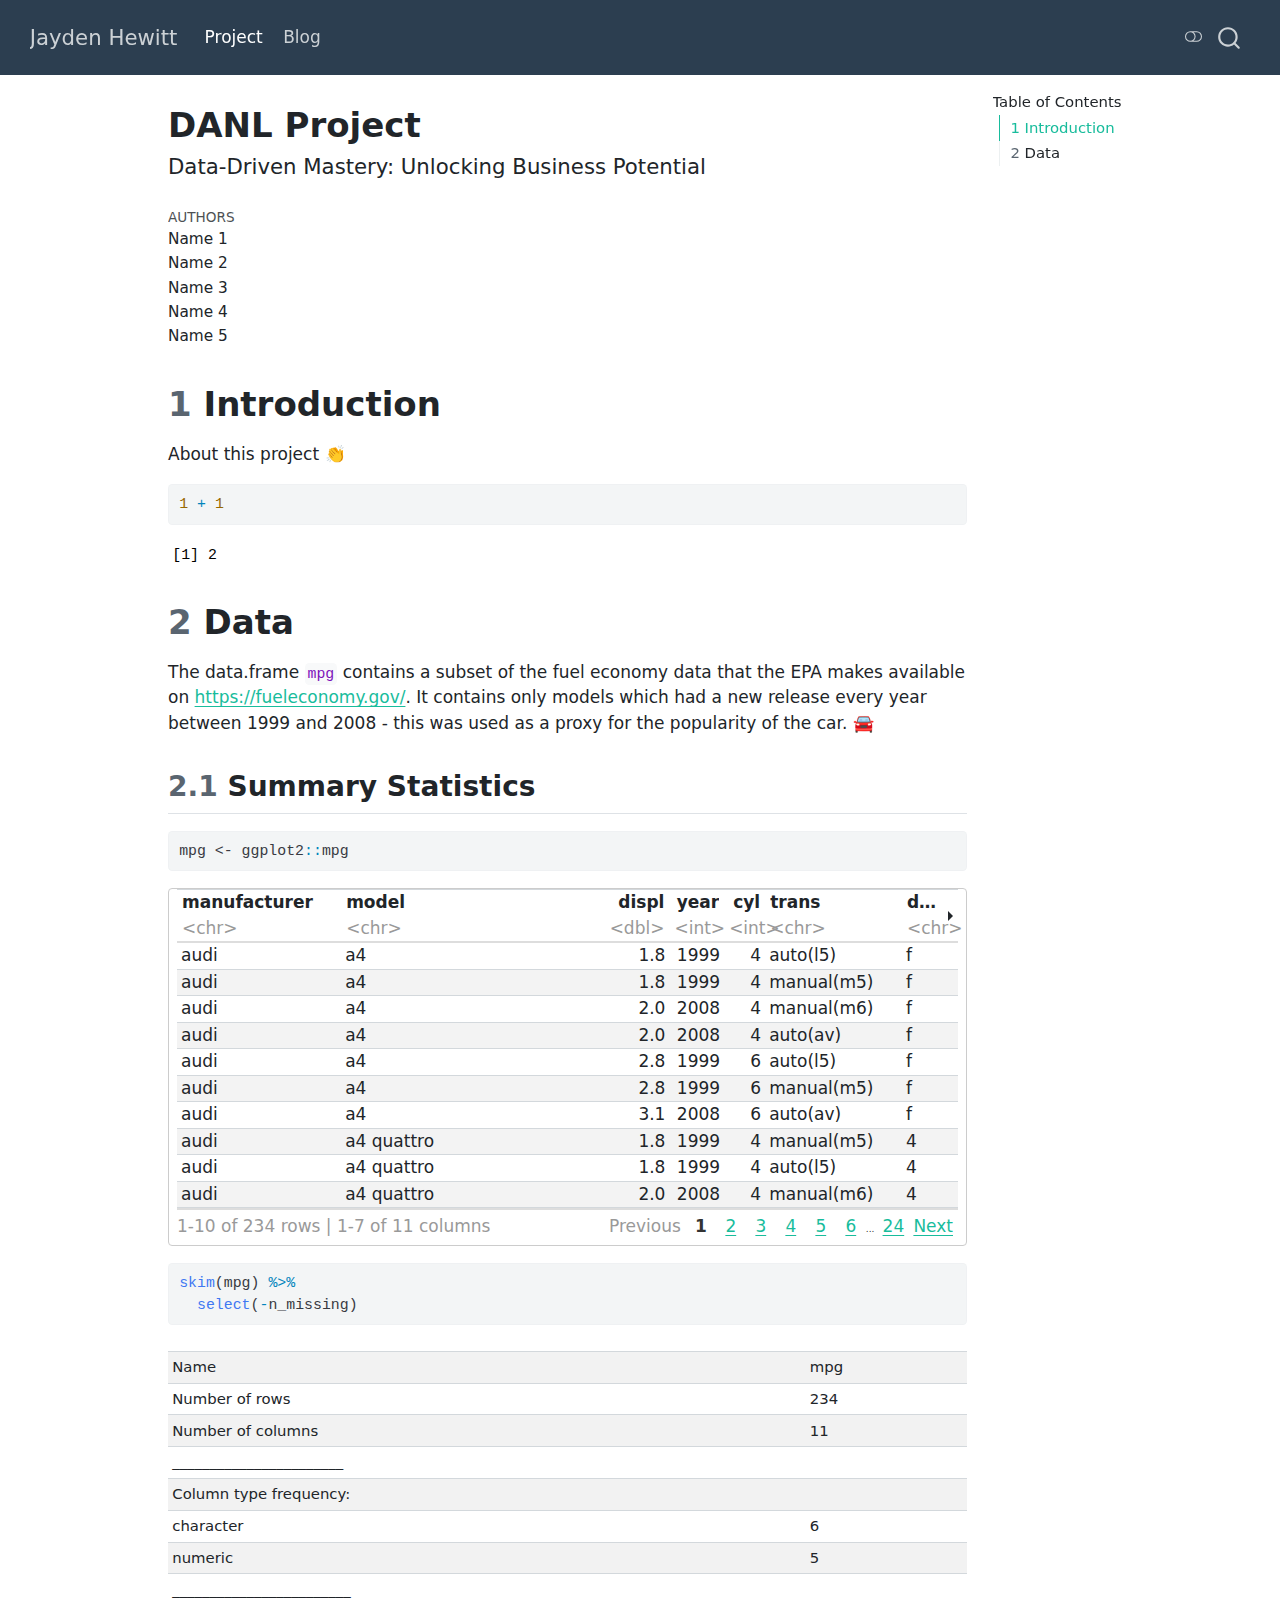
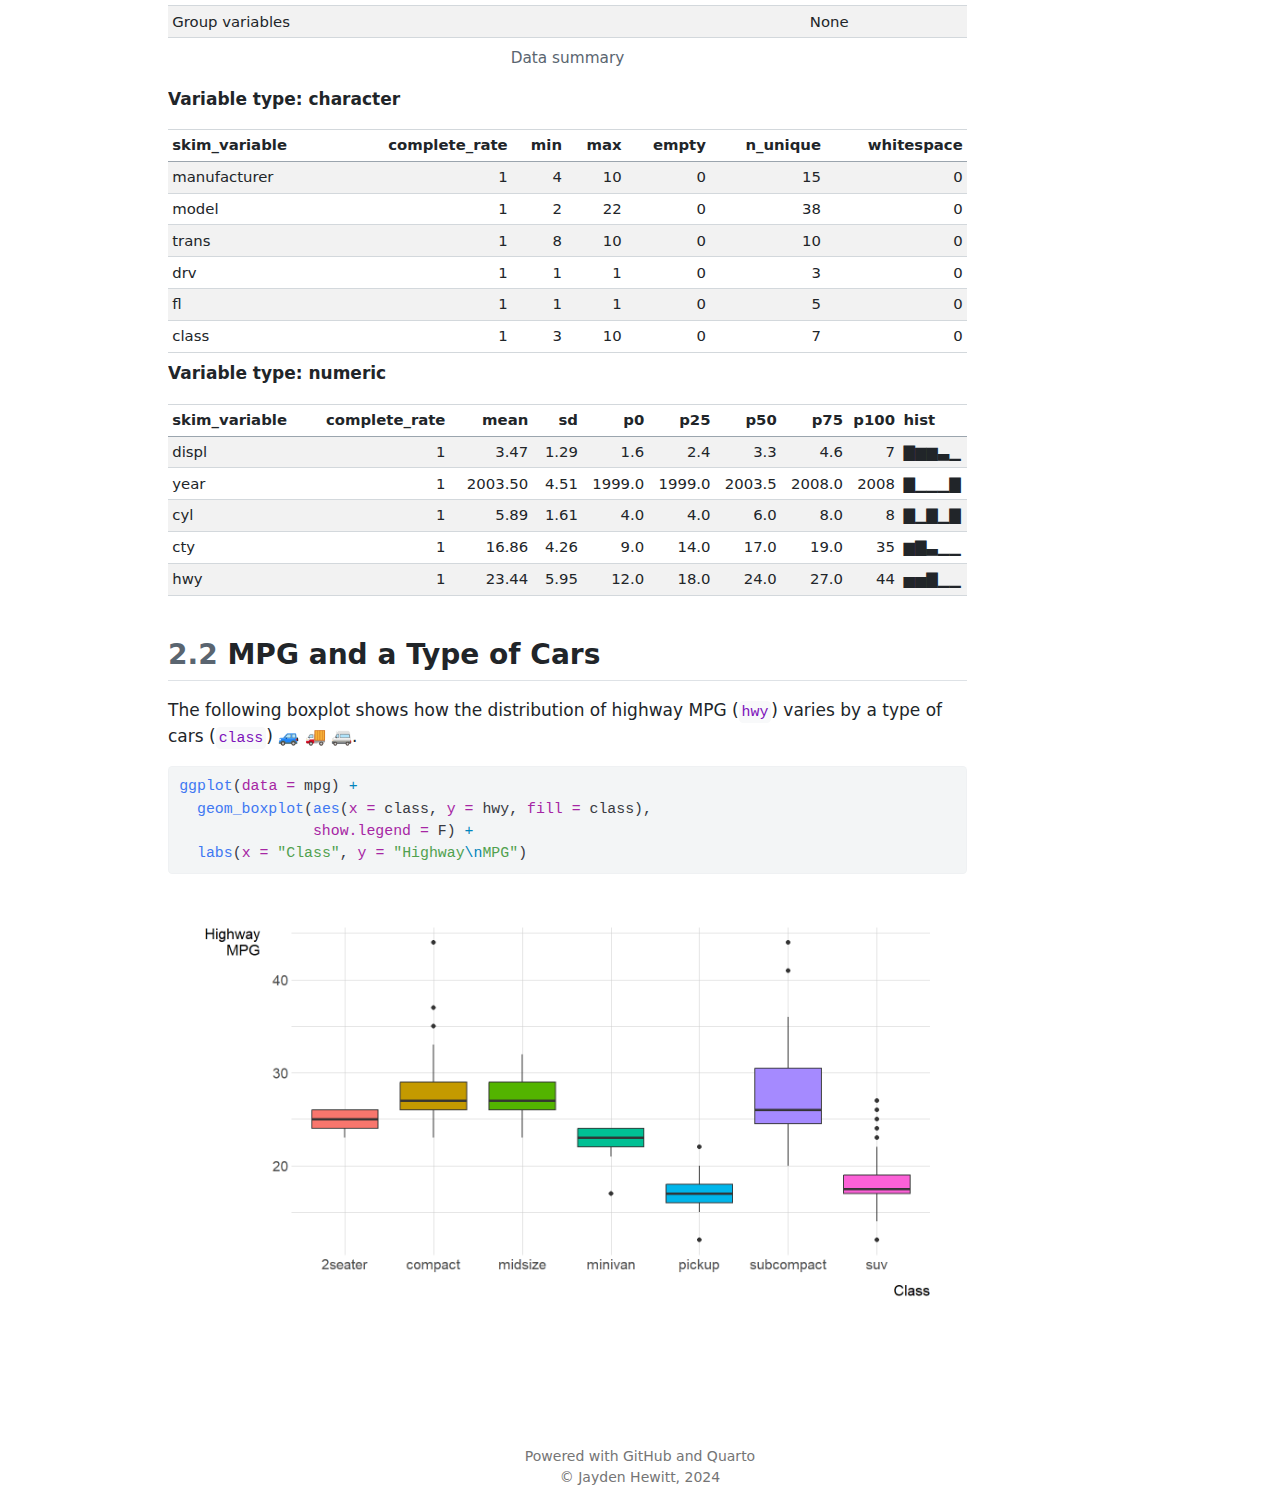
==== project.html @ 71dd8608 "hello" ====
<!DOCTYPE html>
<html xmlns="http://www.w3.org/1999/xhtml" lang="en" xml:lang="en"><head>

<meta charset="utf-8">
<meta name="generator" content="quarto-1.4.553">

<meta name="viewport" content="width=device-width, initial-scale=1.0, user-scalable=yes">

<meta name="author" content="Name 1">
<meta name="author" content="Name 2">
<meta name="author" content="Name 3">
<meta name="author" content="Name 4">
<meta name="author" content="Name 5">

<title>Jayden Hewitt - DANL Project</title>
<style>
code{white-space: pre-wrap;}
span.smallcaps{font-variant: small-caps;}
div.columns{display: flex; gap: min(4vw, 1.5em);}
div.column{flex: auto; overflow-x: auto;}
div.hanging-indent{margin-left: 1.5em; text-indent: -1.5em;}
ul.task-list{list-style: none;}
ul.task-list li input[type="checkbox"] {
  width: 0.8em;
  margin: 0 0.8em 0.2em -1em; /* quarto-specific, see https://github.com/quarto-dev/quarto-cli/issues/4556 */ 
  vertical-align: middle;
}
/* CSS for syntax highlighting */
pre > code.sourceCode { white-space: pre; position: relative; }
pre > code.sourceCode > span { line-height: 1.25; }
pre > code.sourceCode > span:empty { height: 1.2em; }
.sourceCode { overflow: visible; }
code.sourceCode > span { color: inherit; text-decoration: inherit; }
div.sourceCode { margin: 1em 0; }
pre.sourceCode { margin: 0; }
@media screen {
div.sourceCode { overflow: auto; }
}
@media print {
pre > code.sourceCode { white-space: pre-wrap; }
pre > code.sourceCode > span { text-indent: -5em; padding-left: 5em; }
}
pre.numberSource code
  { counter-reset: source-line 0; }
pre.numberSource code > span
  { position: relative; left: -4em; counter-increment: source-line; }
pre.numberSource code > span > a:first-child::before
  { content: counter(source-line);
    position: relative; left: -1em; text-align: right; vertical-align: baseline;
    border: none; display: inline-block;
    -webkit-touch-callout: none; -webkit-user-select: none;
    -khtml-user-select: none; -moz-user-select: none;
    -ms-user-select: none; user-select: none;
    padding: 0 4px; width: 4em;
  }
pre.numberSource { margin-left: 3em;  padding-left: 4px; }
div.sourceCode
  {   }
@media screen {
pre > code.sourceCode > span > a:first-child::before { text-decoration: underline; }
}
</style>


<script src="site_libs/quarto-nav/quarto-nav.js"></script>
<script src="site_libs/clipboard/clipboard.min.js"></script>
<script src="site_libs/quarto-search/autocomplete.umd.js"></script>
<script src="site_libs/quarto-search/fuse.min.js"></script>
<script src="site_libs/quarto-search/quarto-search.js"></script>
<meta name="quarto:offset" content="./">
<script src="site_libs/quarto-html/quarto.js"></script>
<script src="site_libs/quarto-html/popper.min.js"></script>
<script src="site_libs/quarto-html/tippy.umd.min.js"></script>
<script src="site_libs/quarto-html/anchor.min.js"></script>
<link href="site_libs/quarto-html/tippy.css" rel="stylesheet">
<link href="site_libs/quarto-html/quarto-syntax-highlighting.css" rel="stylesheet" class="quarto-color-scheme" id="quarto-text-highlighting-styles">
<link href="site_libs/quarto-html/quarto-syntax-highlighting-dark.css" rel="prefetch" class="quarto-color-scheme quarto-color-alternate" id="quarto-text-highlighting-styles">
<script src="site_libs/bootstrap/bootstrap.min.js"></script>
<link href="site_libs/bootstrap/bootstrap-icons.css" rel="stylesheet">
<link href="site_libs/bootstrap/bootstrap.min.css" rel="stylesheet" class="quarto-color-scheme" id="quarto-bootstrap" data-mode="light">
<link href="site_libs/bootstrap/bootstrap-dark.min.css" rel="prefetch" class="quarto-color-scheme quarto-color-alternate" id="quarto-bootstrap" data-mode="dark">
<script id="quarto-search-options" type="application/json">{
  "location": "navbar",
  "copy-button": false,
  "collapse-after": 3,
  "panel-placement": "end",
  "type": "overlay",
  "limit": 50,
  "keyboard-shortcut": [
    "f",
    "/",
    "s"
  ],
  "show-item-context": false,
  "language": {
    "search-no-results-text": "No results",
    "search-matching-documents-text": "matching documents",
    "search-copy-link-title": "Copy link to search",
    "search-hide-matches-text": "Hide additional matches",
    "search-more-match-text": "more match in this document",
    "search-more-matches-text": "more matches in this document",
    "search-clear-button-title": "Clear",
    "search-text-placeholder": "",
    "search-detached-cancel-button-title": "Cancel",
    "search-submit-button-title": "Submit",
    "search-label": "Search"
  }
}</script>
<link href="site_libs/pagedtable-1.1/css/pagedtable.css" rel="stylesheet">

<script src="site_libs/pagedtable-1.1/js/pagedtable.js"></script>



<link rel="stylesheet" href="styles.css">
</head>

<body class="nav-fixed">

<div id="quarto-search-results"></div>
  <header id="quarto-header" class="headroom fixed-top">
    <nav class="navbar navbar-expand-lg " data-bs-theme="dark">
      <div class="navbar-container container-fluid">
      <div class="navbar-brand-container mx-auto">
    <a class="navbar-brand" href="./index.html">
    <span class="navbar-title">Jayden Hewitt</span>
    </a>
  </div>
            <div id="quarto-search" class="" title="Search"></div>
          <button class="navbar-toggler" type="button" data-bs-toggle="collapse" data-bs-target="#navbarCollapse" aria-controls="navbarCollapse" aria-expanded="false" aria-label="Toggle navigation" onclick="if (window.quartoToggleHeadroom) { window.quartoToggleHeadroom(); }">
  <span class="navbar-toggler-icon"></span>
</button>
          <div class="collapse navbar-collapse" id="navbarCollapse">
            <ul class="navbar-nav navbar-nav-scroll me-auto">
  <li class="nav-item">
    <a class="nav-link active" href="./project.html" aria-current="page"> 
<span class="menu-text">Project</span></a>
  </li>  
  <li class="nav-item">
    <a class="nav-link" href="./blog-listing.html"> 
<span class="menu-text">Blog</span></a>
  </li>  
</ul>
          </div> <!-- /navcollapse -->
          <div class="quarto-navbar-tools">
  <a href="" class="quarto-color-scheme-toggle quarto-navigation-tool  px-1" onclick="window.quartoToggleColorScheme(); return false;" title="Toggle dark mode"><i class="bi"></i></a>
</div>
      </div> <!-- /container-fluid -->
    </nav>
</header>
<!-- content -->
<div id="quarto-content" class="quarto-container page-columns page-rows-contents page-layout-article page-navbar">
<!-- sidebar -->
<!-- margin-sidebar -->
    <div id="quarto-margin-sidebar" class="sidebar margin-sidebar">
        <nav id="TOC" role="doc-toc" class="toc-active">
    <h2 id="toc-title">Table of Contents</h2>
   
  <ul class="collapse">
  <li><a href="#introduction" id="toc-introduction" class="nav-link active" data-scroll-target="#introduction"><span class="header-section-number">1</span> Introduction</a></li>
  <li><a href="#data" id="toc-data" class="nav-link" data-scroll-target="#data"><span class="header-section-number">2</span> Data</a>
  <ul class="collapse">
  <li><a href="#summary-statistics" id="toc-summary-statistics" class="nav-link" data-scroll-target="#summary-statistics"><span class="header-section-number">2.1</span> Summary Statistics</a></li>
  <li><a href="#mpg-and-a-type-of-cars" id="toc-mpg-and-a-type-of-cars" class="nav-link" data-scroll-target="#mpg-and-a-type-of-cars"><span class="header-section-number">2.2</span> MPG and a Type of Cars</a></li>
  </ul></li>
  </ul>
</nav>
    </div>
<!-- main -->
<main class="content" id="quarto-document-content">

<header id="title-block-header" class="quarto-title-block default">
<div class="quarto-title">
<h1 class="title">DANL Project</h1>
<p class="subtitle lead">Data-Driven Mastery: Unlocking Business Potential</p>
</div>



<div class="quarto-title-meta">

    <div>
    <div class="quarto-title-meta-heading">Authors</div>
    <div class="quarto-title-meta-contents">
             <p>Name 1 </p>
             <p>Name 2 </p>
             <p>Name 3 </p>
             <p>Name 4 </p>
             <p>Name 5 </p>
          </div>
  </div>
    
  
    
  </div>
  


</header>


<section id="introduction" class="level1" data-number="1">
<h1 data-number="1"><span class="header-section-number">1</span> Introduction</h1>
<p>About this project <span class="emoji" data-emoji="clap">👏</span></p>
<div class="cell">
<div class="sourceCode cell-code" id="cb1"><pre class="sourceCode r code-with-copy"><code class="sourceCode r"><span id="cb1-1"><a href="#cb1-1" aria-hidden="true" tabindex="-1"></a><span class="dv">1</span> <span class="sc">+</span> <span class="dv">1</span></span></code><button title="Copy to Clipboard" class="code-copy-button"><i class="bi"></i></button></pre></div>
<div class="cell-output cell-output-stdout">
<pre><code>[1] 2</code></pre>
</div>
</div>
</section>
<section id="data" class="level1" data-number="2">
<h1 data-number="2"><span class="header-section-number">2</span> Data</h1>
<p>The data.frame <code>mpg</code> contains a subset of the fuel economy data that the EPA makes available on <a href="https://fueleconomy.gov/">https://fueleconomy.gov/</a>. It contains only models which had a new release every year between 1999 and 2008 - this was used as a proxy for the popularity of the car. <span class="emoji" data-emoji="oncoming_automobile">🚘</span></p>
<section id="summary-statistics" class="level2" data-number="2.1">
<h2 data-number="2.1" class="anchored" data-anchor-id="summary-statistics"><span class="header-section-number">2.1</span> Summary Statistics</h2>
<div class="cell">
<div class="sourceCode cell-code" id="cb3"><pre class="sourceCode r code-with-copy"><code class="sourceCode r"><span id="cb3-1"><a href="#cb3-1" aria-hidden="true" tabindex="-1"></a>mpg <span class="ot">&lt;-</span> ggplot2<span class="sc">::</span>mpg</span></code><button title="Copy to Clipboard" class="code-copy-button"><i class="bi"></i></button></pre></div>
</div>
<div data-pagedtable="false">
  <script data-pagedtable-source="" type="application/json">
{"columns":[{"label":["manufacturer"],"name":[1],"type":["chr"],"align":["left"]},{"label":["model"],"name":[2],"type":["chr"],"align":["left"]},{"label":["displ"],"name":[3],"type":["dbl"],"align":["right"]},{"label":["year"],"name":[4],"type":["int"],"align":["right"]},{"label":["cyl"],"name":[5],"type":["int"],"align":["right"]},{"label":["trans"],"name":[6],"type":["chr"],"align":["left"]},{"label":["drv"],"name":[7],"type":["chr"],"align":["left"]},{"label":["cty"],"name":[8],"type":["int"],"align":["right"]},{"label":["hwy"],"name":[9],"type":["int"],"align":["right"]},{"label":["fl"],"name":[10],"type":["chr"],"align":["left"]},{"label":["class"],"name":[11],"type":["chr"],"align":["left"]}],"data":[{"1":"audi","2":"a4","3":"1.8","4":"1999","5":"4","6":"auto(l5)","7":"f","8":"18","9":"29","10":"p","11":"compact"},{"1":"audi","2":"a4","3":"1.8","4":"1999","5":"4","6":"manual(m5)","7":"f","8":"21","9":"29","10":"p","11":"compact"},{"1":"audi","2":"a4","3":"2.0","4":"2008","5":"4","6":"manual(m6)","7":"f","8":"20","9":"31","10":"p","11":"compact"},{"1":"audi","2":"a4","3":"2.0","4":"2008","5":"4","6":"auto(av)","7":"f","8":"21","9":"30","10":"p","11":"compact"},{"1":"audi","2":"a4","3":"2.8","4":"1999","5":"6","6":"auto(l5)","7":"f","8":"16","9":"26","10":"p","11":"compact"},{"1":"audi","2":"a4","3":"2.8","4":"1999","5":"6","6":"manual(m5)","7":"f","8":"18","9":"26","10":"p","11":"compact"},{"1":"audi","2":"a4","3":"3.1","4":"2008","5":"6","6":"auto(av)","7":"f","8":"18","9":"27","10":"p","11":"compact"},{"1":"audi","2":"a4 quattro","3":"1.8","4":"1999","5":"4","6":"manual(m5)","7":"4","8":"18","9":"26","10":"p","11":"compact"},{"1":"audi","2":"a4 quattro","3":"1.8","4":"1999","5":"4","6":"auto(l5)","7":"4","8":"16","9":"25","10":"p","11":"compact"},{"1":"audi","2":"a4 quattro","3":"2.0","4":"2008","5":"4","6":"manual(m6)","7":"4","8":"20","9":"28","10":"p","11":"compact"},{"1":"audi","2":"a4 quattro","3":"2.0","4":"2008","5":"4","6":"auto(s6)","7":"4","8":"19","9":"27","10":"p","11":"compact"},{"1":"audi","2":"a4 quattro","3":"2.8","4":"1999","5":"6","6":"auto(l5)","7":"4","8":"15","9":"25","10":"p","11":"compact"},{"1":"audi","2":"a4 quattro","3":"2.8","4":"1999","5":"6","6":"manual(m5)","7":"4","8":"17","9":"25","10":"p","11":"compact"},{"1":"audi","2":"a4 quattro","3":"3.1","4":"2008","5":"6","6":"auto(s6)","7":"4","8":"17","9":"25","10":"p","11":"compact"},{"1":"audi","2":"a4 quattro","3":"3.1","4":"2008","5":"6","6":"manual(m6)","7":"4","8":"15","9":"25","10":"p","11":"compact"},{"1":"audi","2":"a6 quattro","3":"2.8","4":"1999","5":"6","6":"auto(l5)","7":"4","8":"15","9":"24","10":"p","11":"midsize"},{"1":"audi","2":"a6 quattro","3":"3.1","4":"2008","5":"6","6":"auto(s6)","7":"4","8":"17","9":"25","10":"p","11":"midsize"},{"1":"audi","2":"a6 quattro","3":"4.2","4":"2008","5":"8","6":"auto(s6)","7":"4","8":"16","9":"23","10":"p","11":"midsize"},{"1":"chevrolet","2":"c1500 suburban 2wd","3":"5.3","4":"2008","5":"8","6":"auto(l4)","7":"r","8":"14","9":"20","10":"r","11":"suv"},{"1":"chevrolet","2":"c1500 suburban 2wd","3":"5.3","4":"2008","5":"8","6":"auto(l4)","7":"r","8":"11","9":"15","10":"e","11":"suv"},{"1":"chevrolet","2":"c1500 suburban 2wd","3":"5.3","4":"2008","5":"8","6":"auto(l4)","7":"r","8":"14","9":"20","10":"r","11":"suv"},{"1":"chevrolet","2":"c1500 suburban 2wd","3":"5.7","4":"1999","5":"8","6":"auto(l4)","7":"r","8":"13","9":"17","10":"r","11":"suv"},{"1":"chevrolet","2":"c1500 suburban 2wd","3":"6.0","4":"2008","5":"8","6":"auto(l4)","7":"r","8":"12","9":"17","10":"r","11":"suv"},{"1":"chevrolet","2":"corvette","3":"5.7","4":"1999","5":"8","6":"manual(m6)","7":"r","8":"16","9":"26","10":"p","11":"2seater"},{"1":"chevrolet","2":"corvette","3":"5.7","4":"1999","5":"8","6":"auto(l4)","7":"r","8":"15","9":"23","10":"p","11":"2seater"},{"1":"chevrolet","2":"corvette","3":"6.2","4":"2008","5":"8","6":"manual(m6)","7":"r","8":"16","9":"26","10":"p","11":"2seater"},{"1":"chevrolet","2":"corvette","3":"6.2","4":"2008","5":"8","6":"auto(s6)","7":"r","8":"15","9":"25","10":"p","11":"2seater"},{"1":"chevrolet","2":"corvette","3":"7.0","4":"2008","5":"8","6":"manual(m6)","7":"r","8":"15","9":"24","10":"p","11":"2seater"},{"1":"chevrolet","2":"k1500 tahoe 4wd","3":"5.3","4":"2008","5":"8","6":"auto(l4)","7":"4","8":"14","9":"19","10":"r","11":"suv"},{"1":"chevrolet","2":"k1500 tahoe 4wd","3":"5.3","4":"2008","5":"8","6":"auto(l4)","7":"4","8":"11","9":"14","10":"e","11":"suv"},{"1":"chevrolet","2":"k1500 tahoe 4wd","3":"5.7","4":"1999","5":"8","6":"auto(l4)","7":"4","8":"11","9":"15","10":"r","11":"suv"},{"1":"chevrolet","2":"k1500 tahoe 4wd","3":"6.5","4":"1999","5":"8","6":"auto(l4)","7":"4","8":"14","9":"17","10":"d","11":"suv"},{"1":"chevrolet","2":"malibu","3":"2.4","4":"1999","5":"4","6":"auto(l4)","7":"f","8":"19","9":"27","10":"r","11":"midsize"},{"1":"chevrolet","2":"malibu","3":"2.4","4":"2008","5":"4","6":"auto(l4)","7":"f","8":"22","9":"30","10":"r","11":"midsize"},{"1":"chevrolet","2":"malibu","3":"3.1","4":"1999","5":"6","6":"auto(l4)","7":"f","8":"18","9":"26","10":"r","11":"midsize"},{"1":"chevrolet","2":"malibu","3":"3.5","4":"2008","5":"6","6":"auto(l4)","7":"f","8":"18","9":"29","10":"r","11":"midsize"},{"1":"chevrolet","2":"malibu","3":"3.6","4":"2008","5":"6","6":"auto(s6)","7":"f","8":"17","9":"26","10":"r","11":"midsize"},{"1":"dodge","2":"caravan 2wd","3":"2.4","4":"1999","5":"4","6":"auto(l3)","7":"f","8":"18","9":"24","10":"r","11":"minivan"},{"1":"dodge","2":"caravan 2wd","3":"3.0","4":"1999","5":"6","6":"auto(l4)","7":"f","8":"17","9":"24","10":"r","11":"minivan"},{"1":"dodge","2":"caravan 2wd","3":"3.3","4":"1999","5":"6","6":"auto(l4)","7":"f","8":"16","9":"22","10":"r","11":"minivan"},{"1":"dodge","2":"caravan 2wd","3":"3.3","4":"1999","5":"6","6":"auto(l4)","7":"f","8":"16","9":"22","10":"r","11":"minivan"},{"1":"dodge","2":"caravan 2wd","3":"3.3","4":"2008","5":"6","6":"auto(l4)","7":"f","8":"17","9":"24","10":"r","11":"minivan"},{"1":"dodge","2":"caravan 2wd","3":"3.3","4":"2008","5":"6","6":"auto(l4)","7":"f","8":"17","9":"24","10":"r","11":"minivan"},{"1":"dodge","2":"caravan 2wd","3":"3.3","4":"2008","5":"6","6":"auto(l4)","7":"f","8":"11","9":"17","10":"e","11":"minivan"},{"1":"dodge","2":"caravan 2wd","3":"3.8","4":"1999","5":"6","6":"auto(l4)","7":"f","8":"15","9":"22","10":"r","11":"minivan"},{"1":"dodge","2":"caravan 2wd","3":"3.8","4":"1999","5":"6","6":"auto(l4)","7":"f","8":"15","9":"21","10":"r","11":"minivan"},{"1":"dodge","2":"caravan 2wd","3":"3.8","4":"2008","5":"6","6":"auto(l6)","7":"f","8":"16","9":"23","10":"r","11":"minivan"},{"1":"dodge","2":"caravan 2wd","3":"4.0","4":"2008","5":"6","6":"auto(l6)","7":"f","8":"16","9":"23","10":"r","11":"minivan"},{"1":"dodge","2":"dakota pickup 4wd","3":"3.7","4":"2008","5":"6","6":"manual(m6)","7":"4","8":"15","9":"19","10":"r","11":"pickup"},{"1":"dodge","2":"dakota pickup 4wd","3":"3.7","4":"2008","5":"6","6":"auto(l4)","7":"4","8":"14","9":"18","10":"r","11":"pickup"},{"1":"dodge","2":"dakota pickup 4wd","3":"3.9","4":"1999","5":"6","6":"auto(l4)","7":"4","8":"13","9":"17","10":"r","11":"pickup"},{"1":"dodge","2":"dakota pickup 4wd","3":"3.9","4":"1999","5":"6","6":"manual(m5)","7":"4","8":"14","9":"17","10":"r","11":"pickup"},{"1":"dodge","2":"dakota pickup 4wd","3":"4.7","4":"2008","5":"8","6":"auto(l5)","7":"4","8":"14","9":"19","10":"r","11":"pickup"},{"1":"dodge","2":"dakota pickup 4wd","3":"4.7","4":"2008","5":"8","6":"auto(l5)","7":"4","8":"14","9":"19","10":"r","11":"pickup"},{"1":"dodge","2":"dakota pickup 4wd","3":"4.7","4":"2008","5":"8","6":"auto(l5)","7":"4","8":"9","9":"12","10":"e","11":"pickup"},{"1":"dodge","2":"dakota pickup 4wd","3":"5.2","4":"1999","5":"8","6":"manual(m5)","7":"4","8":"11","9":"17","10":"r","11":"pickup"},{"1":"dodge","2":"dakota pickup 4wd","3":"5.2","4":"1999","5":"8","6":"auto(l4)","7":"4","8":"11","9":"15","10":"r","11":"pickup"},{"1":"dodge","2":"durango 4wd","3":"3.9","4":"1999","5":"6","6":"auto(l4)","7":"4","8":"13","9":"17","10":"r","11":"suv"},{"1":"dodge","2":"durango 4wd","3":"4.7","4":"2008","5":"8","6":"auto(l5)","7":"4","8":"13","9":"17","10":"r","11":"suv"},{"1":"dodge","2":"durango 4wd","3":"4.7","4":"2008","5":"8","6":"auto(l5)","7":"4","8":"9","9":"12","10":"e","11":"suv"},{"1":"dodge","2":"durango 4wd","3":"4.7","4":"2008","5":"8","6":"auto(l5)","7":"4","8":"13","9":"17","10":"r","11":"suv"},{"1":"dodge","2":"durango 4wd","3":"5.2","4":"1999","5":"8","6":"auto(l4)","7":"4","8":"11","9":"16","10":"r","11":"suv"},{"1":"dodge","2":"durango 4wd","3":"5.7","4":"2008","5":"8","6":"auto(l5)","7":"4","8":"13","9":"18","10":"r","11":"suv"},{"1":"dodge","2":"durango 4wd","3":"5.9","4":"1999","5":"8","6":"auto(l4)","7":"4","8":"11","9":"15","10":"r","11":"suv"},{"1":"dodge","2":"ram 1500 pickup 4wd","3":"4.7","4":"2008","5":"8","6":"manual(m6)","7":"4","8":"12","9":"16","10":"r","11":"pickup"},{"1":"dodge","2":"ram 1500 pickup 4wd","3":"4.7","4":"2008","5":"8","6":"auto(l5)","7":"4","8":"9","9":"12","10":"e","11":"pickup"},{"1":"dodge","2":"ram 1500 pickup 4wd","3":"4.7","4":"2008","5":"8","6":"auto(l5)","7":"4","8":"13","9":"17","10":"r","11":"pickup"},{"1":"dodge","2":"ram 1500 pickup 4wd","3":"4.7","4":"2008","5":"8","6":"auto(l5)","7":"4","8":"13","9":"17","10":"r","11":"pickup"},{"1":"dodge","2":"ram 1500 pickup 4wd","3":"4.7","4":"2008","5":"8","6":"manual(m6)","7":"4","8":"12","9":"16","10":"r","11":"pickup"},{"1":"dodge","2":"ram 1500 pickup 4wd","3":"4.7","4":"2008","5":"8","6":"manual(m6)","7":"4","8":"9","9":"12","10":"e","11":"pickup"},{"1":"dodge","2":"ram 1500 pickup 4wd","3":"5.2","4":"1999","5":"8","6":"auto(l4)","7":"4","8":"11","9":"15","10":"r","11":"pickup"},{"1":"dodge","2":"ram 1500 pickup 4wd","3":"5.2","4":"1999","5":"8","6":"manual(m5)","7":"4","8":"11","9":"16","10":"r","11":"pickup"},{"1":"dodge","2":"ram 1500 pickup 4wd","3":"5.7","4":"2008","5":"8","6":"auto(l5)","7":"4","8":"13","9":"17","10":"r","11":"pickup"},{"1":"dodge","2":"ram 1500 pickup 4wd","3":"5.9","4":"1999","5":"8","6":"auto(l4)","7":"4","8":"11","9":"15","10":"r","11":"pickup"},{"1":"ford","2":"expedition 2wd","3":"4.6","4":"1999","5":"8","6":"auto(l4)","7":"r","8":"11","9":"17","10":"r","11":"suv"},{"1":"ford","2":"expedition 2wd","3":"5.4","4":"1999","5":"8","6":"auto(l4)","7":"r","8":"11","9":"17","10":"r","11":"suv"},{"1":"ford","2":"expedition 2wd","3":"5.4","4":"2008","5":"8","6":"auto(l6)","7":"r","8":"12","9":"18","10":"r","11":"suv"},{"1":"ford","2":"explorer 4wd","3":"4.0","4":"1999","5":"6","6":"auto(l5)","7":"4","8":"14","9":"17","10":"r","11":"suv"},{"1":"ford","2":"explorer 4wd","3":"4.0","4":"1999","5":"6","6":"manual(m5)","7":"4","8":"15","9":"19","10":"r","11":"suv"},{"1":"ford","2":"explorer 4wd","3":"4.0","4":"1999","5":"6","6":"auto(l5)","7":"4","8":"14","9":"17","10":"r","11":"suv"},{"1":"ford","2":"explorer 4wd","3":"4.0","4":"2008","5":"6","6":"auto(l5)","7":"4","8":"13","9":"19","10":"r","11":"suv"},{"1":"ford","2":"explorer 4wd","3":"4.6","4":"2008","5":"8","6":"auto(l6)","7":"4","8":"13","9":"19","10":"r","11":"suv"},{"1":"ford","2":"explorer 4wd","3":"5.0","4":"1999","5":"8","6":"auto(l4)","7":"4","8":"13","9":"17","10":"r","11":"suv"},{"1":"ford","2":"f150 pickup 4wd","3":"4.2","4":"1999","5":"6","6":"auto(l4)","7":"4","8":"14","9":"17","10":"r","11":"pickup"},{"1":"ford","2":"f150 pickup 4wd","3":"4.2","4":"1999","5":"6","6":"manual(m5)","7":"4","8":"14","9":"17","10":"r","11":"pickup"},{"1":"ford","2":"f150 pickup 4wd","3":"4.6","4":"1999","5":"8","6":"manual(m5)","7":"4","8":"13","9":"16","10":"r","11":"pickup"},{"1":"ford","2":"f150 pickup 4wd","3":"4.6","4":"1999","5":"8","6":"auto(l4)","7":"4","8":"13","9":"16","10":"r","11":"pickup"},{"1":"ford","2":"f150 pickup 4wd","3":"4.6","4":"2008","5":"8","6":"auto(l4)","7":"4","8":"13","9":"17","10":"r","11":"pickup"},{"1":"ford","2":"f150 pickup 4wd","3":"5.4","4":"1999","5":"8","6":"auto(l4)","7":"4","8":"11","9":"15","10":"r","11":"pickup"},{"1":"ford","2":"f150 pickup 4wd","3":"5.4","4":"2008","5":"8","6":"auto(l4)","7":"4","8":"13","9":"17","10":"r","11":"pickup"},{"1":"ford","2":"mustang","3":"3.8","4":"1999","5":"6","6":"manual(m5)","7":"r","8":"18","9":"26","10":"r","11":"subcompact"},{"1":"ford","2":"mustang","3":"3.8","4":"1999","5":"6","6":"auto(l4)","7":"r","8":"18","9":"25","10":"r","11":"subcompact"},{"1":"ford","2":"mustang","3":"4.0","4":"2008","5":"6","6":"manual(m5)","7":"r","8":"17","9":"26","10":"r","11":"subcompact"},{"1":"ford","2":"mustang","3":"4.0","4":"2008","5":"6","6":"auto(l5)","7":"r","8":"16","9":"24","10":"r","11":"subcompact"},{"1":"ford","2":"mustang","3":"4.6","4":"1999","5":"8","6":"auto(l4)","7":"r","8":"15","9":"21","10":"r","11":"subcompact"},{"1":"ford","2":"mustang","3":"4.6","4":"1999","5":"8","6":"manual(m5)","7":"r","8":"15","9":"22","10":"r","11":"subcompact"},{"1":"ford","2":"mustang","3":"4.6","4":"2008","5":"8","6":"manual(m5)","7":"r","8":"15","9":"23","10":"r","11":"subcompact"},{"1":"ford","2":"mustang","3":"4.6","4":"2008","5":"8","6":"auto(l5)","7":"r","8":"15","9":"22","10":"r","11":"subcompact"},{"1":"ford","2":"mustang","3":"5.4","4":"2008","5":"8","6":"manual(m6)","7":"r","8":"14","9":"20","10":"p","11":"subcompact"},{"1":"honda","2":"civic","3":"1.6","4":"1999","5":"4","6":"manual(m5)","7":"f","8":"28","9":"33","10":"r","11":"subcompact"},{"1":"honda","2":"civic","3":"1.6","4":"1999","5":"4","6":"auto(l4)","7":"f","8":"24","9":"32","10":"r","11":"subcompact"},{"1":"honda","2":"civic","3":"1.6","4":"1999","5":"4","6":"manual(m5)","7":"f","8":"25","9":"32","10":"r","11":"subcompact"},{"1":"honda","2":"civic","3":"1.6","4":"1999","5":"4","6":"manual(m5)","7":"f","8":"23","9":"29","10":"p","11":"subcompact"},{"1":"honda","2":"civic","3":"1.6","4":"1999","5":"4","6":"auto(l4)","7":"f","8":"24","9":"32","10":"r","11":"subcompact"},{"1":"honda","2":"civic","3":"1.8","4":"2008","5":"4","6":"manual(m5)","7":"f","8":"26","9":"34","10":"r","11":"subcompact"},{"1":"honda","2":"civic","3":"1.8","4":"2008","5":"4","6":"auto(l5)","7":"f","8":"25","9":"36","10":"r","11":"subcompact"},{"1":"honda","2":"civic","3":"1.8","4":"2008","5":"4","6":"auto(l5)","7":"f","8":"24","9":"36","10":"c","11":"subcompact"},{"1":"honda","2":"civic","3":"2.0","4":"2008","5":"4","6":"manual(m6)","7":"f","8":"21","9":"29","10":"p","11":"subcompact"},{"1":"hyundai","2":"sonata","3":"2.4","4":"1999","5":"4","6":"auto(l4)","7":"f","8":"18","9":"26","10":"r","11":"midsize"},{"1":"hyundai","2":"sonata","3":"2.4","4":"1999","5":"4","6":"manual(m5)","7":"f","8":"18","9":"27","10":"r","11":"midsize"},{"1":"hyundai","2":"sonata","3":"2.4","4":"2008","5":"4","6":"auto(l4)","7":"f","8":"21","9":"30","10":"r","11":"midsize"},{"1":"hyundai","2":"sonata","3":"2.4","4":"2008","5":"4","6":"manual(m5)","7":"f","8":"21","9":"31","10":"r","11":"midsize"},{"1":"hyundai","2":"sonata","3":"2.5","4":"1999","5":"6","6":"auto(l4)","7":"f","8":"18","9":"26","10":"r","11":"midsize"},{"1":"hyundai","2":"sonata","3":"2.5","4":"1999","5":"6","6":"manual(m5)","7":"f","8":"18","9":"26","10":"r","11":"midsize"},{"1":"hyundai","2":"sonata","3":"3.3","4":"2008","5":"6","6":"auto(l5)","7":"f","8":"19","9":"28","10":"r","11":"midsize"},{"1":"hyundai","2":"tiburon","3":"2.0","4":"1999","5":"4","6":"auto(l4)","7":"f","8":"19","9":"26","10":"r","11":"subcompact"},{"1":"hyundai","2":"tiburon","3":"2.0","4":"1999","5":"4","6":"manual(m5)","7":"f","8":"19","9":"29","10":"r","11":"subcompact"},{"1":"hyundai","2":"tiburon","3":"2.0","4":"2008","5":"4","6":"manual(m5)","7":"f","8":"20","9":"28","10":"r","11":"subcompact"},{"1":"hyundai","2":"tiburon","3":"2.0","4":"2008","5":"4","6":"auto(l4)","7":"f","8":"20","9":"27","10":"r","11":"subcompact"},{"1":"hyundai","2":"tiburon","3":"2.7","4":"2008","5":"6","6":"auto(l4)","7":"f","8":"17","9":"24","10":"r","11":"subcompact"},{"1":"hyundai","2":"tiburon","3":"2.7","4":"2008","5":"6","6":"manual(m6)","7":"f","8":"16","9":"24","10":"r","11":"subcompact"},{"1":"hyundai","2":"tiburon","3":"2.7","4":"2008","5":"6","6":"manual(m5)","7":"f","8":"17","9":"24","10":"r","11":"subcompact"},{"1":"jeep","2":"grand cherokee 4wd","3":"3.0","4":"2008","5":"6","6":"auto(l5)","7":"4","8":"17","9":"22","10":"d","11":"suv"},{"1":"jeep","2":"grand cherokee 4wd","3":"3.7","4":"2008","5":"6","6":"auto(l5)","7":"4","8":"15","9":"19","10":"r","11":"suv"},{"1":"jeep","2":"grand cherokee 4wd","3":"4.0","4":"1999","5":"6","6":"auto(l4)","7":"4","8":"15","9":"20","10":"r","11":"suv"},{"1":"jeep","2":"grand cherokee 4wd","3":"4.7","4":"1999","5":"8","6":"auto(l4)","7":"4","8":"14","9":"17","10":"r","11":"suv"},{"1":"jeep","2":"grand cherokee 4wd","3":"4.7","4":"2008","5":"8","6":"auto(l5)","7":"4","8":"9","9":"12","10":"e","11":"suv"},{"1":"jeep","2":"grand cherokee 4wd","3":"4.7","4":"2008","5":"8","6":"auto(l5)","7":"4","8":"14","9":"19","10":"r","11":"suv"},{"1":"jeep","2":"grand cherokee 4wd","3":"5.7","4":"2008","5":"8","6":"auto(l5)","7":"4","8":"13","9":"18","10":"r","11":"suv"},{"1":"jeep","2":"grand cherokee 4wd","3":"6.1","4":"2008","5":"8","6":"auto(l5)","7":"4","8":"11","9":"14","10":"p","11":"suv"},{"1":"land rover","2":"range rover","3":"4.0","4":"1999","5":"8","6":"auto(l4)","7":"4","8":"11","9":"15","10":"p","11":"suv"},{"1":"land rover","2":"range rover","3":"4.2","4":"2008","5":"8","6":"auto(s6)","7":"4","8":"12","9":"18","10":"r","11":"suv"},{"1":"land rover","2":"range rover","3":"4.4","4":"2008","5":"8","6":"auto(s6)","7":"4","8":"12","9":"18","10":"r","11":"suv"},{"1":"land rover","2":"range rover","3":"4.6","4":"1999","5":"8","6":"auto(l4)","7":"4","8":"11","9":"15","10":"p","11":"suv"},{"1":"lincoln","2":"navigator 2wd","3":"5.4","4":"1999","5":"8","6":"auto(l4)","7":"r","8":"11","9":"17","10":"r","11":"suv"},{"1":"lincoln","2":"navigator 2wd","3":"5.4","4":"1999","5":"8","6":"auto(l4)","7":"r","8":"11","9":"16","10":"p","11":"suv"},{"1":"lincoln","2":"navigator 2wd","3":"5.4","4":"2008","5":"8","6":"auto(l6)","7":"r","8":"12","9":"18","10":"r","11":"suv"},{"1":"mercury","2":"mountaineer 4wd","3":"4.0","4":"1999","5":"6","6":"auto(l5)","7":"4","8":"14","9":"17","10":"r","11":"suv"},{"1":"mercury","2":"mountaineer 4wd","3":"4.0","4":"2008","5":"6","6":"auto(l5)","7":"4","8":"13","9":"19","10":"r","11":"suv"},{"1":"mercury","2":"mountaineer 4wd","3":"4.6","4":"2008","5":"8","6":"auto(l6)","7":"4","8":"13","9":"19","10":"r","11":"suv"},{"1":"mercury","2":"mountaineer 4wd","3":"5.0","4":"1999","5":"8","6":"auto(l4)","7":"4","8":"13","9":"17","10":"r","11":"suv"},{"1":"nissan","2":"altima","3":"2.4","4":"1999","5":"4","6":"manual(m5)","7":"f","8":"21","9":"29","10":"r","11":"compact"},{"1":"nissan","2":"altima","3":"2.4","4":"1999","5":"4","6":"auto(l4)","7":"f","8":"19","9":"27","10":"r","11":"compact"},{"1":"nissan","2":"altima","3":"2.5","4":"2008","5":"4","6":"auto(av)","7":"f","8":"23","9":"31","10":"r","11":"midsize"},{"1":"nissan","2":"altima","3":"2.5","4":"2008","5":"4","6":"manual(m6)","7":"f","8":"23","9":"32","10":"r","11":"midsize"},{"1":"nissan","2":"altima","3":"3.5","4":"2008","5":"6","6":"manual(m6)","7":"f","8":"19","9":"27","10":"p","11":"midsize"},{"1":"nissan","2":"altima","3":"3.5","4":"2008","5":"6","6":"auto(av)","7":"f","8":"19","9":"26","10":"p","11":"midsize"},{"1":"nissan","2":"maxima","3":"3.0","4":"1999","5":"6","6":"auto(l4)","7":"f","8":"18","9":"26","10":"r","11":"midsize"},{"1":"nissan","2":"maxima","3":"3.0","4":"1999","5":"6","6":"manual(m5)","7":"f","8":"19","9":"25","10":"r","11":"midsize"},{"1":"nissan","2":"maxima","3":"3.5","4":"2008","5":"6","6":"auto(av)","7":"f","8":"19","9":"25","10":"p","11":"midsize"},{"1":"nissan","2":"pathfinder 4wd","3":"3.3","4":"1999","5":"6","6":"auto(l4)","7":"4","8":"14","9":"17","10":"r","11":"suv"},{"1":"nissan","2":"pathfinder 4wd","3":"3.3","4":"1999","5":"6","6":"manual(m5)","7":"4","8":"15","9":"17","10":"r","11":"suv"},{"1":"nissan","2":"pathfinder 4wd","3":"4.0","4":"2008","5":"6","6":"auto(l5)","7":"4","8":"14","9":"20","10":"p","11":"suv"},{"1":"nissan","2":"pathfinder 4wd","3":"5.6","4":"2008","5":"8","6":"auto(s5)","7":"4","8":"12","9":"18","10":"p","11":"suv"},{"1":"pontiac","2":"grand prix","3":"3.1","4":"1999","5":"6","6":"auto(l4)","7":"f","8":"18","9":"26","10":"r","11":"midsize"},{"1":"pontiac","2":"grand prix","3":"3.8","4":"1999","5":"6","6":"auto(l4)","7":"f","8":"16","9":"26","10":"p","11":"midsize"},{"1":"pontiac","2":"grand prix","3":"3.8","4":"1999","5":"6","6":"auto(l4)","7":"f","8":"17","9":"27","10":"r","11":"midsize"},{"1":"pontiac","2":"grand prix","3":"3.8","4":"2008","5":"6","6":"auto(l4)","7":"f","8":"18","9":"28","10":"r","11":"midsize"},{"1":"pontiac","2":"grand prix","3":"5.3","4":"2008","5":"8","6":"auto(s4)","7":"f","8":"16","9":"25","10":"p","11":"midsize"},{"1":"subaru","2":"forester awd","3":"2.5","4":"1999","5":"4","6":"manual(m5)","7":"4","8":"18","9":"25","10":"r","11":"suv"},{"1":"subaru","2":"forester awd","3":"2.5","4":"1999","5":"4","6":"auto(l4)","7":"4","8":"18","9":"24","10":"r","11":"suv"},{"1":"subaru","2":"forester awd","3":"2.5","4":"2008","5":"4","6":"manual(m5)","7":"4","8":"20","9":"27","10":"r","11":"suv"},{"1":"subaru","2":"forester awd","3":"2.5","4":"2008","5":"4","6":"manual(m5)","7":"4","8":"19","9":"25","10":"p","11":"suv"},{"1":"subaru","2":"forester awd","3":"2.5","4":"2008","5":"4","6":"auto(l4)","7":"4","8":"20","9":"26","10":"r","11":"suv"},{"1":"subaru","2":"forester awd","3":"2.5","4":"2008","5":"4","6":"auto(l4)","7":"4","8":"18","9":"23","10":"p","11":"suv"},{"1":"subaru","2":"impreza awd","3":"2.2","4":"1999","5":"4","6":"auto(l4)","7":"4","8":"21","9":"26","10":"r","11":"subcompact"},{"1":"subaru","2":"impreza awd","3":"2.2","4":"1999","5":"4","6":"manual(m5)","7":"4","8":"19","9":"26","10":"r","11":"subcompact"},{"1":"subaru","2":"impreza awd","3":"2.5","4":"1999","5":"4","6":"manual(m5)","7":"4","8":"19","9":"26","10":"r","11":"subcompact"},{"1":"subaru","2":"impreza awd","3":"2.5","4":"1999","5":"4","6":"auto(l4)","7":"4","8":"19","9":"26","10":"r","11":"subcompact"},{"1":"subaru","2":"impreza awd","3":"2.5","4":"2008","5":"4","6":"auto(s4)","7":"4","8":"20","9":"25","10":"p","11":"compact"},{"1":"subaru","2":"impreza awd","3":"2.5","4":"2008","5":"4","6":"auto(s4)","7":"4","8":"20","9":"27","10":"r","11":"compact"},{"1":"subaru","2":"impreza awd","3":"2.5","4":"2008","5":"4","6":"manual(m5)","7":"4","8":"19","9":"25","10":"p","11":"compact"},{"1":"subaru","2":"impreza awd","3":"2.5","4":"2008","5":"4","6":"manual(m5)","7":"4","8":"20","9":"27","10":"r","11":"compact"},{"1":"toyota","2":"4runner 4wd","3":"2.7","4":"1999","5":"4","6":"manual(m5)","7":"4","8":"15","9":"20","10":"r","11":"suv"},{"1":"toyota","2":"4runner 4wd","3":"2.7","4":"1999","5":"4","6":"auto(l4)","7":"4","8":"16","9":"20","10":"r","11":"suv"},{"1":"toyota","2":"4runner 4wd","3":"3.4","4":"1999","5":"6","6":"auto(l4)","7":"4","8":"15","9":"19","10":"r","11":"suv"},{"1":"toyota","2":"4runner 4wd","3":"3.4","4":"1999","5":"6","6":"manual(m5)","7":"4","8":"15","9":"17","10":"r","11":"suv"},{"1":"toyota","2":"4runner 4wd","3":"4.0","4":"2008","5":"6","6":"auto(l5)","7":"4","8":"16","9":"20","10":"r","11":"suv"},{"1":"toyota","2":"4runner 4wd","3":"4.7","4":"2008","5":"8","6":"auto(l5)","7":"4","8":"14","9":"17","10":"r","11":"suv"},{"1":"toyota","2":"camry","3":"2.2","4":"1999","5":"4","6":"manual(m5)","7":"f","8":"21","9":"29","10":"r","11":"midsize"},{"1":"toyota","2":"camry","3":"2.2","4":"1999","5":"4","6":"auto(l4)","7":"f","8":"21","9":"27","10":"r","11":"midsize"},{"1":"toyota","2":"camry","3":"2.4","4":"2008","5":"4","6":"manual(m5)","7":"f","8":"21","9":"31","10":"r","11":"midsize"},{"1":"toyota","2":"camry","3":"2.4","4":"2008","5":"4","6":"auto(l5)","7":"f","8":"21","9":"31","10":"r","11":"midsize"},{"1":"toyota","2":"camry","3":"3.0","4":"1999","5":"6","6":"auto(l4)","7":"f","8":"18","9":"26","10":"r","11":"midsize"},{"1":"toyota","2":"camry","3":"3.0","4":"1999","5":"6","6":"manual(m5)","7":"f","8":"18","9":"26","10":"r","11":"midsize"},{"1":"toyota","2":"camry","3":"3.5","4":"2008","5":"6","6":"auto(s6)","7":"f","8":"19","9":"28","10":"r","11":"midsize"},{"1":"toyota","2":"camry solara","3":"2.2","4":"1999","5":"4","6":"auto(l4)","7":"f","8":"21","9":"27","10":"r","11":"compact"},{"1":"toyota","2":"camry solara","3":"2.2","4":"1999","5":"4","6":"manual(m5)","7":"f","8":"21","9":"29","10":"r","11":"compact"},{"1":"toyota","2":"camry solara","3":"2.4","4":"2008","5":"4","6":"manual(m5)","7":"f","8":"21","9":"31","10":"r","11":"compact"},{"1":"toyota","2":"camry solara","3":"2.4","4":"2008","5":"4","6":"auto(s5)","7":"f","8":"22","9":"31","10":"r","11":"compact"},{"1":"toyota","2":"camry solara","3":"3.0","4":"1999","5":"6","6":"auto(l4)","7":"f","8":"18","9":"26","10":"r","11":"compact"},{"1":"toyota","2":"camry solara","3":"3.0","4":"1999","5":"6","6":"manual(m5)","7":"f","8":"18","9":"26","10":"r","11":"compact"},{"1":"toyota","2":"camry solara","3":"3.3","4":"2008","5":"6","6":"auto(s5)","7":"f","8":"18","9":"27","10":"r","11":"compact"},{"1":"toyota","2":"corolla","3":"1.8","4":"1999","5":"4","6":"auto(l3)","7":"f","8":"24","9":"30","10":"r","11":"compact"},{"1":"toyota","2":"corolla","3":"1.8","4":"1999","5":"4","6":"auto(l4)","7":"f","8":"24","9":"33","10":"r","11":"compact"},{"1":"toyota","2":"corolla","3":"1.8","4":"1999","5":"4","6":"manual(m5)","7":"f","8":"26","9":"35","10":"r","11":"compact"},{"1":"toyota","2":"corolla","3":"1.8","4":"2008","5":"4","6":"manual(m5)","7":"f","8":"28","9":"37","10":"r","11":"compact"},{"1":"toyota","2":"corolla","3":"1.8","4":"2008","5":"4","6":"auto(l4)","7":"f","8":"26","9":"35","10":"r","11":"compact"},{"1":"toyota","2":"land cruiser wagon 4wd","3":"4.7","4":"1999","5":"8","6":"auto(l4)","7":"4","8":"11","9":"15","10":"r","11":"suv"},{"1":"toyota","2":"land cruiser wagon 4wd","3":"5.7","4":"2008","5":"8","6":"auto(s6)","7":"4","8":"13","9":"18","10":"r","11":"suv"},{"1":"toyota","2":"toyota tacoma 4wd","3":"2.7","4":"1999","5":"4","6":"manual(m5)","7":"4","8":"15","9":"20","10":"r","11":"pickup"},{"1":"toyota","2":"toyota tacoma 4wd","3":"2.7","4":"1999","5":"4","6":"auto(l4)","7":"4","8":"16","9":"20","10":"r","11":"pickup"},{"1":"toyota","2":"toyota tacoma 4wd","3":"2.7","4":"2008","5":"4","6":"manual(m5)","7":"4","8":"17","9":"22","10":"r","11":"pickup"},{"1":"toyota","2":"toyota tacoma 4wd","3":"3.4","4":"1999","5":"6","6":"manual(m5)","7":"4","8":"15","9":"17","10":"r","11":"pickup"},{"1":"toyota","2":"toyota tacoma 4wd","3":"3.4","4":"1999","5":"6","6":"auto(l4)","7":"4","8":"15","9":"19","10":"r","11":"pickup"},{"1":"toyota","2":"toyota tacoma 4wd","3":"4.0","4":"2008","5":"6","6":"manual(m6)","7":"4","8":"15","9":"18","10":"r","11":"pickup"},{"1":"toyota","2":"toyota tacoma 4wd","3":"4.0","4":"2008","5":"6","6":"auto(l5)","7":"4","8":"16","9":"20","10":"r","11":"pickup"},{"1":"volkswagen","2":"gti","3":"2.0","4":"1999","5":"4","6":"manual(m5)","7":"f","8":"21","9":"29","10":"r","11":"compact"},{"1":"volkswagen","2":"gti","3":"2.0","4":"1999","5":"4","6":"auto(l4)","7":"f","8":"19","9":"26","10":"r","11":"compact"},{"1":"volkswagen","2":"gti","3":"2.0","4":"2008","5":"4","6":"manual(m6)","7":"f","8":"21","9":"29","10":"p","11":"compact"},{"1":"volkswagen","2":"gti","3":"2.0","4":"2008","5":"4","6":"auto(s6)","7":"f","8":"22","9":"29","10":"p","11":"compact"},{"1":"volkswagen","2":"gti","3":"2.8","4":"1999","5":"6","6":"manual(m5)","7":"f","8":"17","9":"24","10":"r","11":"compact"},{"1":"volkswagen","2":"jetta","3":"1.9","4":"1999","5":"4","6":"manual(m5)","7":"f","8":"33","9":"44","10":"d","11":"compact"},{"1":"volkswagen","2":"jetta","3":"2.0","4":"1999","5":"4","6":"manual(m5)","7":"f","8":"21","9":"29","10":"r","11":"compact"},{"1":"volkswagen","2":"jetta","3":"2.0","4":"1999","5":"4","6":"auto(l4)","7":"f","8":"19","9":"26","10":"r","11":"compact"},{"1":"volkswagen","2":"jetta","3":"2.0","4":"2008","5":"4","6":"auto(s6)","7":"f","8":"22","9":"29","10":"p","11":"compact"},{"1":"volkswagen","2":"jetta","3":"2.0","4":"2008","5":"4","6":"manual(m6)","7":"f","8":"21","9":"29","10":"p","11":"compact"},{"1":"volkswagen","2":"jetta","3":"2.5","4":"2008","5":"5","6":"auto(s6)","7":"f","8":"21","9":"29","10":"r","11":"compact"},{"1":"volkswagen","2":"jetta","3":"2.5","4":"2008","5":"5","6":"manual(m5)","7":"f","8":"21","9":"29","10":"r","11":"compact"},{"1":"volkswagen","2":"jetta","3":"2.8","4":"1999","5":"6","6":"auto(l4)","7":"f","8":"16","9":"23","10":"r","11":"compact"},{"1":"volkswagen","2":"jetta","3":"2.8","4":"1999","5":"6","6":"manual(m5)","7":"f","8":"17","9":"24","10":"r","11":"compact"},{"1":"volkswagen","2":"new beetle","3":"1.9","4":"1999","5":"4","6":"manual(m5)","7":"f","8":"35","9":"44","10":"d","11":"subcompact"},{"1":"volkswagen","2":"new beetle","3":"1.9","4":"1999","5":"4","6":"auto(l4)","7":"f","8":"29","9":"41","10":"d","11":"subcompact"},{"1":"volkswagen","2":"new beetle","3":"2.0","4":"1999","5":"4","6":"manual(m5)","7":"f","8":"21","9":"29","10":"r","11":"subcompact"},{"1":"volkswagen","2":"new beetle","3":"2.0","4":"1999","5":"4","6":"auto(l4)","7":"f","8":"19","9":"26","10":"r","11":"subcompact"},{"1":"volkswagen","2":"new beetle","3":"2.5","4":"2008","5":"5","6":"manual(m5)","7":"f","8":"20","9":"28","10":"r","11":"subcompact"},{"1":"volkswagen","2":"new beetle","3":"2.5","4":"2008","5":"5","6":"auto(s6)","7":"f","8":"20","9":"29","10":"r","11":"subcompact"},{"1":"volkswagen","2":"passat","3":"1.8","4":"1999","5":"4","6":"manual(m5)","7":"f","8":"21","9":"29","10":"p","11":"midsize"},{"1":"volkswagen","2":"passat","3":"1.8","4":"1999","5":"4","6":"auto(l5)","7":"f","8":"18","9":"29","10":"p","11":"midsize"},{"1":"volkswagen","2":"passat","3":"2.0","4":"2008","5":"4","6":"auto(s6)","7":"f","8":"19","9":"28","10":"p","11":"midsize"},{"1":"volkswagen","2":"passat","3":"2.0","4":"2008","5":"4","6":"manual(m6)","7":"f","8":"21","9":"29","10":"p","11":"midsize"},{"1":"volkswagen","2":"passat","3":"2.8","4":"1999","5":"6","6":"auto(l5)","7":"f","8":"16","9":"26","10":"p","11":"midsize"},{"1":"volkswagen","2":"passat","3":"2.8","4":"1999","5":"6","6":"manual(m5)","7":"f","8":"18","9":"26","10":"p","11":"midsize"},{"1":"volkswagen","2":"passat","3":"3.6","4":"2008","5":"6","6":"auto(s6)","7":"f","8":"17","9":"26","10":"p","11":"midsize"}],"options":{"columns":{"min":{},"max":[10]},"rows":{"min":[10],"max":[10]},"pages":{}}}
  </script>
</div>
<div class="cell">
<div class="sourceCode cell-code" id="cb4"><pre class="sourceCode r code-with-copy"><code class="sourceCode r"><span id="cb4-1"><a href="#cb4-1" aria-hidden="true" tabindex="-1"></a><span class="fu">skim</span>(mpg) <span class="sc">%&gt;%</span> </span>
<span id="cb4-2"><a href="#cb4-2" aria-hidden="true" tabindex="-1"></a>  <span class="fu">select</span>(<span class="sc">-</span>n_missing)</span></code><button title="Copy to Clipboard" class="code-copy-button"><i class="bi"></i></button></pre></div>
<div class="cell-output-display">
<table class="table table-sm table-striped small">
<caption>Data summary</caption>
<tbody>
<tr class="odd">
<td style="text-align: left;">Name</td>
<td style="text-align: left;">mpg</td>
</tr>
<tr class="even">
<td style="text-align: left;">Number of rows</td>
<td style="text-align: left;">234</td>
</tr>
<tr class="odd">
<td style="text-align: left;">Number of columns</td>
<td style="text-align: left;">11</td>
</tr>
<tr class="even">
<td style="text-align: left;">_______________________</td>
<td style="text-align: left;"></td>
</tr>
<tr class="odd">
<td style="text-align: left;">Column type frequency:</td>
<td style="text-align: left;"></td>
</tr>
<tr class="even">
<td style="text-align: left;">character</td>
<td style="text-align: left;">6</td>
</tr>
<tr class="odd">
<td style="text-align: left;">numeric</td>
<td style="text-align: left;">5</td>
</tr>
<tr class="even">
<td style="text-align: left;">________________________</td>
<td style="text-align: left;"></td>
</tr>
<tr class="odd">
<td style="text-align: left;">Group variables</td>
<td style="text-align: left;">None</td>
</tr>
</tbody>
</table>
<p><strong>Variable type: character</strong></p>
<table class="table table-sm table-striped small">
<thead>
<tr class="header">
<th style="text-align: left;">skim_variable</th>
<th style="text-align: right;">complete_rate</th>
<th style="text-align: right;">min</th>
<th style="text-align: right;">max</th>
<th style="text-align: right;">empty</th>
<th style="text-align: right;">n_unique</th>
<th style="text-align: right;">whitespace</th>
</tr>
</thead>
<tbody>
<tr class="odd">
<td style="text-align: left;">manufacturer</td>
<td style="text-align: right;">1</td>
<td style="text-align: right;">4</td>
<td style="text-align: right;">10</td>
<td style="text-align: right;">0</td>
<td style="text-align: right;">15</td>
<td style="text-align: right;">0</td>
</tr>
<tr class="even">
<td style="text-align: left;">model</td>
<td style="text-align: right;">1</td>
<td style="text-align: right;">2</td>
<td style="text-align: right;">22</td>
<td style="text-align: right;">0</td>
<td style="text-align: right;">38</td>
<td style="text-align: right;">0</td>
</tr>
<tr class="odd">
<td style="text-align: left;">trans</td>
<td style="text-align: right;">1</td>
<td style="text-align: right;">8</td>
<td style="text-align: right;">10</td>
<td style="text-align: right;">0</td>
<td style="text-align: right;">10</td>
<td style="text-align: right;">0</td>
</tr>
<tr class="even">
<td style="text-align: left;">drv</td>
<td style="text-align: right;">1</td>
<td style="text-align: right;">1</td>
<td style="text-align: right;">1</td>
<td style="text-align: right;">0</td>
<td style="text-align: right;">3</td>
<td style="text-align: right;">0</td>
</tr>
<tr class="odd">
<td style="text-align: left;">fl</td>
<td style="text-align: right;">1</td>
<td style="text-align: right;">1</td>
<td style="text-align: right;">1</td>
<td style="text-align: right;">0</td>
<td style="text-align: right;">5</td>
<td style="text-align: right;">0</td>
</tr>
<tr class="even">
<td style="text-align: left;">class</td>
<td style="text-align: right;">1</td>
<td style="text-align: right;">3</td>
<td style="text-align: right;">10</td>
<td style="text-align: right;">0</td>
<td style="text-align: right;">7</td>
<td style="text-align: right;">0</td>
</tr>
</tbody>
</table>
<p><strong>Variable type: numeric</strong></p>
<table class="table table-sm table-striped small">
<colgroup>
<col style="width: 17%">
<col style="width: 17%">
<col style="width: 10%">
<col style="width: 6%">
<col style="width: 8%">
<col style="width: 8%">
<col style="width: 8%">
<col style="width: 8%">
<col style="width: 6%">
<col style="width: 7%">
</colgroup>
<thead>
<tr class="header">
<th style="text-align: left;">skim_variable</th>
<th style="text-align: right;">complete_rate</th>
<th style="text-align: right;">mean</th>
<th style="text-align: right;">sd</th>
<th style="text-align: right;">p0</th>
<th style="text-align: right;">p25</th>
<th style="text-align: right;">p50</th>
<th style="text-align: right;">p75</th>
<th style="text-align: right;">p100</th>
<th style="text-align: left;">hist</th>
</tr>
</thead>
<tbody>
<tr class="odd">
<td style="text-align: left;">displ</td>
<td style="text-align: right;">1</td>
<td style="text-align: right;">3.47</td>
<td style="text-align: right;">1.29</td>
<td style="text-align: right;">1.6</td>
<td style="text-align: right;">2.4</td>
<td style="text-align: right;">3.3</td>
<td style="text-align: right;">4.6</td>
<td style="text-align: right;">7</td>
<td style="text-align: left;">▇▆▆▃▁</td>
</tr>
<tr class="even">
<td style="text-align: left;">year</td>
<td style="text-align: right;">1</td>
<td style="text-align: right;">2003.50</td>
<td style="text-align: right;">4.51</td>
<td style="text-align: right;">1999.0</td>
<td style="text-align: right;">1999.0</td>
<td style="text-align: right;">2003.5</td>
<td style="text-align: right;">2008.0</td>
<td style="text-align: right;">2008</td>
<td style="text-align: left;">▇▁▁▁▇</td>
</tr>
<tr class="odd">
<td style="text-align: left;">cyl</td>
<td style="text-align: right;">1</td>
<td style="text-align: right;">5.89</td>
<td style="text-align: right;">1.61</td>
<td style="text-align: right;">4.0</td>
<td style="text-align: right;">4.0</td>
<td style="text-align: right;">6.0</td>
<td style="text-align: right;">8.0</td>
<td style="text-align: right;">8</td>
<td style="text-align: left;">▇▁▇▁▇</td>
</tr>
<tr class="even">
<td style="text-align: left;">cty</td>
<td style="text-align: right;">1</td>
<td style="text-align: right;">16.86</td>
<td style="text-align: right;">4.26</td>
<td style="text-align: right;">9.0</td>
<td style="text-align: right;">14.0</td>
<td style="text-align: right;">17.0</td>
<td style="text-align: right;">19.0</td>
<td style="text-align: right;">35</td>
<td style="text-align: left;">▆▇▃▁▁</td>
</tr>
<tr class="odd">
<td style="text-align: left;">hwy</td>
<td style="text-align: right;">1</td>
<td style="text-align: right;">23.44</td>
<td style="text-align: right;">5.95</td>
<td style="text-align: right;">12.0</td>
<td style="text-align: right;">18.0</td>
<td style="text-align: right;">24.0</td>
<td style="text-align: right;">27.0</td>
<td style="text-align: right;">44</td>
<td style="text-align: left;">▅▅▇▁▁</td>
</tr>
</tbody>
</table>
</div>
</div>
</section>
<section id="mpg-and-a-type-of-cars" class="level2" data-number="2.2">
<h2 data-number="2.2" class="anchored" data-anchor-id="mpg-and-a-type-of-cars"><span class="header-section-number">2.2</span> MPG and a Type of Cars</h2>
<p>The following boxplot shows how the distribution of highway MPG (<code>hwy</code>) varies by a type of cars (<code>class</code>) <span class="emoji" data-emoji="blue_car">🚙</span> <span class="emoji" data-emoji="truck">🚚</span> <span class="emoji" data-emoji="minibus">🚐</span>.</p>
<div class="cell">
<div class="sourceCode cell-code" id="cb5"><pre class="sourceCode r code-with-copy"><code class="sourceCode r"><span id="cb5-1"><a href="#cb5-1" aria-hidden="true" tabindex="-1"></a><span class="fu">ggplot</span>(<span class="at">data =</span> mpg) <span class="sc">+</span></span>
<span id="cb5-2"><a href="#cb5-2" aria-hidden="true" tabindex="-1"></a>  <span class="fu">geom_boxplot</span>(<span class="fu">aes</span>(<span class="at">x =</span> class, <span class="at">y =</span> hwy, <span class="at">fill =</span> class),</span>
<span id="cb5-3"><a href="#cb5-3" aria-hidden="true" tabindex="-1"></a>               <span class="at">show.legend =</span> F) <span class="sc">+</span></span>
<span id="cb5-4"><a href="#cb5-4" aria-hidden="true" tabindex="-1"></a>  <span class="fu">labs</span>(<span class="at">x =</span> <span class="st">"Class"</span>, <span class="at">y =</span> <span class="st">"Highway</span><span class="sc">\n</span><span class="st">MPG"</span>) </span></code><button title="Copy to Clipboard" class="code-copy-button"><i class="bi"></i></button></pre></div>
<div class="cell-output-display">
<div>
<figure class="figure">
<p><img src="project_files/figure-html/unnamed-chunk-5-1.png" class="img-fluid figure-img" width="864"></p>
</figure>
</div>
</div>
</div>


</section>
</section>

</main> <!-- /main -->
<script type="text/javascript" src="links.js"></script>
<script id="quarto-html-after-body" type="application/javascript">
window.document.addEventListener("DOMContentLoaded", function (event) {
  const toggleBodyColorMode = (bsSheetEl) => {
    const mode = bsSheetEl.getAttribute("data-mode");
    const bodyEl = window.document.querySelector("body");
    if (mode === "dark") {
      bodyEl.classList.add("quarto-dark");
      bodyEl.classList.remove("quarto-light");
    } else {
      bodyEl.classList.add("quarto-light");
      bodyEl.classList.remove("quarto-dark");
    }
  }
  const toggleBodyColorPrimary = () => {
    const bsSheetEl = window.document.querySelector("link#quarto-bootstrap");
    if (bsSheetEl) {
      toggleBodyColorMode(bsSheetEl);
    }
  }
  toggleBodyColorPrimary();  
  const disableStylesheet = (stylesheets) => {
    for (let i=0; i < stylesheets.length; i++) {
      const stylesheet = stylesheets[i];
      stylesheet.rel = 'prefetch';
    }
  }
  const enableStylesheet = (stylesheets) => {
    for (let i=0; i < stylesheets.length; i++) {
      const stylesheet = stylesheets[i];
      stylesheet.rel = 'stylesheet';
    }
  }
  const manageTransitions = (selector, allowTransitions) => {
    const els = window.document.querySelectorAll(selector);
    for (let i=0; i < els.length; i++) {
      const el = els[i];
      if (allowTransitions) {
        el.classList.remove('notransition');
      } else {
        el.classList.add('notransition');
      }
    }
  }
  const toggleGiscusIfUsed = (isAlternate, darkModeDefault) => {
    const baseTheme = document.querySelector('#giscus-base-theme')?.value ?? 'light';
    const alternateTheme = document.querySelector('#giscus-alt-theme')?.value ?? 'dark';
    let newTheme = '';
    if(darkModeDefault) {
      newTheme = isAlternate ? baseTheme : alternateTheme;
    } else {
      newTheme = isAlternate ? alternateTheme : baseTheme;
    }
    const changeGiscusTheme = () => {
      // From: https://github.com/giscus/giscus/issues/336
      const sendMessage = (message) => {
        const iframe = document.querySelector('iframe.giscus-frame');
        if (!iframe) return;
        iframe.contentWindow.postMessage({ giscus: message }, 'https://giscus.app');
      }
      sendMessage({
        setConfig: {
          theme: newTheme
        }
      });
    }
    const isGiscussLoaded = window.document.querySelector('iframe.giscus-frame') !== null;
    if (isGiscussLoaded) {
      changeGiscusTheme();
    }
  }
  const toggleColorMode = (alternate) => {
    // Switch the stylesheets
    const alternateStylesheets = window.document.querySelectorAll('link.quarto-color-scheme.quarto-color-alternate');
    manageTransitions('#quarto-margin-sidebar .nav-link', false);
    if (alternate) {
      enableStylesheet(alternateStylesheets);
      for (const sheetNode of alternateStylesheets) {
        if (sheetNode.id === "quarto-bootstrap") {
          toggleBodyColorMode(sheetNode);
        }
      }
    } else {
      disableStylesheet(alternateStylesheets);
      toggleBodyColorPrimary();
    }
    manageTransitions('#quarto-margin-sidebar .nav-link', true);
    // Switch the toggles
    const toggles = window.document.querySelectorAll('.quarto-color-scheme-toggle');
    for (let i=0; i < toggles.length; i++) {
      const toggle = toggles[i];
      if (toggle) {
        if (alternate) {
          toggle.classList.add("alternate");     
        } else {
          toggle.classList.remove("alternate");
        }
      }
    }
    // Hack to workaround the fact that safari doesn't
    // properly recolor the scrollbar when toggling (#1455)
    if (navigator.userAgent.indexOf('Safari') > 0 && navigator.userAgent.indexOf('Chrome') == -1) {
      manageTransitions("body", false);
      window.scrollTo(0, 1);
      setTimeout(() => {
        window.scrollTo(0, 0);
        manageTransitions("body", true);
      }, 40);  
    }
  }
  const isFileUrl = () => { 
    return window.location.protocol === 'file:';
  }
  const hasAlternateSentinel = () => {  
    let styleSentinel = getColorSchemeSentinel();
    if (styleSentinel !== null) {
      return styleSentinel === "alternate";
    } else {
      return false;
    }
  }
  const setStyleSentinel = (alternate) => {
    const value = alternate ? "alternate" : "default";
    if (!isFileUrl()) {
      window.localStorage.setItem("quarto-color-scheme", value);
    } else {
      localAlternateSentinel = value;
    }
  }
  const getColorSchemeSentinel = () => {
    if (!isFileUrl()) {
      const storageValue = window.localStorage.getItem("quarto-color-scheme");
      return storageValue != null ? storageValue : localAlternateSentinel;
    } else {
      return localAlternateSentinel;
    }
  }
  const darkModeDefault = false;
  let localAlternateSentinel = darkModeDefault ? 'alternate' : 'default';
  // Dark / light mode switch
  window.quartoToggleColorScheme = () => {
    // Read the current dark / light value 
    let toAlternate = !hasAlternateSentinel();
    toggleColorMode(toAlternate);
    setStyleSentinel(toAlternate);
    toggleGiscusIfUsed(toAlternate, darkModeDefault);
  };
  // Ensure there is a toggle, if there isn't float one in the top right
  if (window.document.querySelector('.quarto-color-scheme-toggle') === null) {
    const a = window.document.createElement('a');
    a.classList.add('top-right');
    a.classList.add('quarto-color-scheme-toggle');
    a.href = "";
    a.onclick = function() { try { window.quartoToggleColorScheme(); } catch {} return false; };
    const i = window.document.createElement("i");
    i.classList.add('bi');
    a.appendChild(i);
    window.document.body.appendChild(a);
  }
  // Switch to dark mode if need be
  if (hasAlternateSentinel()) {
    toggleColorMode(true);
  } else {
    toggleColorMode(false);
  }
  const icon = "";
  const anchorJS = new window.AnchorJS();
  anchorJS.options = {
    placement: 'right',
    icon: icon
  };
  anchorJS.add('.anchored');
  const isCodeAnnotation = (el) => {
    for (const clz of el.classList) {
      if (clz.startsWith('code-annotation-')) {                     
        return true;
      }
    }
    return false;
  }
  const clipboard = new window.ClipboardJS('.code-copy-button', {
    text: function(trigger) {
      const codeEl = trigger.previousElementSibling.cloneNode(true);
      for (const childEl of codeEl.children) {
        if (isCodeAnnotation(childEl)) {
          childEl.remove();
        }
      }
      return codeEl.innerText;
    }
  });
  clipboard.on('success', function(e) {
    // button target
    const button = e.trigger;
    // don't keep focus
    button.blur();
    // flash "checked"
    button.classList.add('code-copy-button-checked');
    var currentTitle = button.getAttribute("title");
    button.setAttribute("title", "Copied!");
    let tooltip;
    if (window.bootstrap) {
      button.setAttribute("data-bs-toggle", "tooltip");
      button.setAttribute("data-bs-placement", "left");
      button.setAttribute("data-bs-title", "Copied!");
      tooltip = new bootstrap.Tooltip(button, 
        { trigger: "manual", 
          customClass: "code-copy-button-tooltip",
          offset: [0, -8]});
      tooltip.show();    
    }
    setTimeout(function() {
      if (tooltip) {
        tooltip.hide();
        button.removeAttribute("data-bs-title");
        button.removeAttribute("data-bs-toggle");
        button.removeAttribute("data-bs-placement");
      }
      button.setAttribute("title", currentTitle);
      button.classList.remove('code-copy-button-checked');
    }, 1000);
    // clear code selection
    e.clearSelection();
  });
    var localhostRegex = new RegExp(/^(?:http|https):\/\/localhost\:?[0-9]*\//);
    var mailtoRegex = new RegExp(/^mailto:/);
      var filterRegex = new RegExp('/' + window.location.host + '/');
    var isInternal = (href) => {
        return filterRegex.test(href) || localhostRegex.test(href) || mailtoRegex.test(href);
    }
    // Inspect non-navigation links and adorn them if external
 	var links = window.document.querySelectorAll('a[href]:not(.nav-link):not(.navbar-brand):not(.toc-action):not(.sidebar-link):not(.sidebar-item-toggle):not(.pagination-link):not(.no-external):not([aria-hidden]):not(.dropdown-item):not(.quarto-navigation-tool)');
    for (var i=0; i<links.length; i++) {
      const link = links[i];
      if (!isInternal(link.href)) {
        // undo the damage that might have been done by quarto-nav.js in the case of
        // links that we want to consider external
        if (link.dataset.originalHref !== undefined) {
          link.href = link.dataset.originalHref;
        }
      }
    }
  function tippyHover(el, contentFn, onTriggerFn, onUntriggerFn) {
    const config = {
      allowHTML: true,
      maxWidth: 500,
      delay: 100,
      arrow: false,
      appendTo: function(el) {
          return el.parentElement;
      },
      interactive: true,
      interactiveBorder: 10,
      theme: 'quarto',
      placement: 'bottom-start',
    };
    if (contentFn) {
      config.content = contentFn;
    }
    if (onTriggerFn) {
      config.onTrigger = onTriggerFn;
    }
    if (onUntriggerFn) {
      config.onUntrigger = onUntriggerFn;
    }
    window.tippy(el, config); 
  }
  const noterefs = window.document.querySelectorAll('a[role="doc-noteref"]');
  for (var i=0; i<noterefs.length; i++) {
    const ref = noterefs[i];
    tippyHover(ref, function() {
      // use id or data attribute instead here
      let href = ref.getAttribute('data-footnote-href') || ref.getAttribute('href');
      try { href = new URL(href).hash; } catch {}
      const id = href.replace(/^#\/?/, "");
      const note = window.document.getElementById(id);
      if (note) {
        return note.innerHTML;
      } else {
        return "";
      }
    });
  }
  const xrefs = window.document.querySelectorAll('a.quarto-xref');
  const processXRef = (id, note) => {
    // Strip column container classes
    const stripColumnClz = (el) => {
      el.classList.remove("page-full", "page-columns");
      if (el.children) {
        for (const child of el.children) {
          stripColumnClz(child);
        }
      }
    }
    stripColumnClz(note)
    if (id === null || id.startsWith('sec-')) {
      // Special case sections, only their first couple elements
      const container = document.createElement("div");
      if (note.children && note.children.length > 2) {
        container.appendChild(note.children[0].cloneNode(true));
        for (let i = 1; i < note.children.length; i++) {
          const child = note.children[i];
          if (child.tagName === "P" && child.innerText === "") {
            continue;
          } else {
            container.appendChild(child.cloneNode(true));
            break;
          }
        }
        if (window.Quarto?.typesetMath) {
          window.Quarto.typesetMath(container);
        }
        return container.innerHTML
      } else {
        if (window.Quarto?.typesetMath) {
          window.Quarto.typesetMath(note);
        }
        return note.innerHTML;
      }
    } else {
      // Remove any anchor links if they are present
      const anchorLink = note.querySelector('a.anchorjs-link');
      if (anchorLink) {
        anchorLink.remove();
      }
      if (window.Quarto?.typesetMath) {
        window.Quarto.typesetMath(note);
      }
      // TODO in 1.5, we should make sure this works without a callout special case
      if (note.classList.contains("callout")) {
        return note.outerHTML;
      } else {
        return note.innerHTML;
      }
    }
  }
  for (var i=0; i<xrefs.length; i++) {
    const xref = xrefs[i];
    tippyHover(xref, undefined, function(instance) {
      instance.disable();
      let url = xref.getAttribute('href');
      let hash = undefined; 
      if (url.startsWith('#')) {
        hash = url;
      } else {
        try { hash = new URL(url).hash; } catch {}
      }
      if (hash) {
        const id = hash.replace(/^#\/?/, "");
        const note = window.document.getElementById(id);
        if (note !== null) {
          try {
            const html = processXRef(id, note.cloneNode(true));
            instance.setContent(html);
          } finally {
            instance.enable();
            instance.show();
          }
        } else {
          // See if we can fetch this
          fetch(url.split('#')[0])
          .then(res => res.text())
          .then(html => {
            const parser = new DOMParser();
            const htmlDoc = parser.parseFromString(html, "text/html");
            const note = htmlDoc.getElementById(id);
            if (note !== null) {
              const html = processXRef(id, note);
              instance.setContent(html);
            } 
          }).finally(() => {
            instance.enable();
            instance.show();
          });
        }
      } else {
        // See if we can fetch a full url (with no hash to target)
        // This is a special case and we should probably do some content thinning / targeting
        fetch(url)
        .then(res => res.text())
        .then(html => {
          const parser = new DOMParser();
          const htmlDoc = parser.parseFromString(html, "text/html");
          const note = htmlDoc.querySelector('main.content');
          if (note !== null) {
            // This should only happen for chapter cross references
            // (since there is no id in the URL)
            // remove the first header
            if (note.children.length > 0 && note.children[0].tagName === "HEADER") {
              note.children[0].remove();
            }
            const html = processXRef(null, note);
            instance.setContent(html);
          } 
        }).finally(() => {
          instance.enable();
          instance.show();
        });
      }
    }, function(instance) {
    });
  }
      let selectedAnnoteEl;
      const selectorForAnnotation = ( cell, annotation) => {
        let cellAttr = 'data-code-cell="' + cell + '"';
        let lineAttr = 'data-code-annotation="' +  annotation + '"';
        const selector = 'span[' + cellAttr + '][' + lineAttr + ']';
        return selector;
      }
      const selectCodeLines = (annoteEl) => {
        const doc = window.document;
        const targetCell = annoteEl.getAttribute("data-target-cell");
        const targetAnnotation = annoteEl.getAttribute("data-target-annotation");
        const annoteSpan = window.document.querySelector(selectorForAnnotation(targetCell, targetAnnotation));
        const lines = annoteSpan.getAttribute("data-code-lines").split(",");
        const lineIds = lines.map((line) => {
          return targetCell + "-" + line;
        })
        let top = null;
        let height = null;
        let parent = null;
        if (lineIds.length > 0) {
            //compute the position of the single el (top and bottom and make a div)
            const el = window.document.getElementById(lineIds[0]);
            top = el.offsetTop;
            height = el.offsetHeight;
            parent = el.parentElement.parentElement;
          if (lineIds.length > 1) {
            const lastEl = window.document.getElementById(lineIds[lineIds.length - 1]);
            const bottom = lastEl.offsetTop + lastEl.offsetHeight;
            height = bottom - top;
          }
          if (top !== null && height !== null && parent !== null) {
            // cook up a div (if necessary) and position it 
            let div = window.document.getElementById("code-annotation-line-highlight");
            if (div === null) {
              div = window.document.createElement("div");
              div.setAttribute("id", "code-annotation-line-highlight");
              div.style.position = 'absolute';
              parent.appendChild(div);
            }
            div.style.top = top - 2 + "px";
            div.style.height = height + 4 + "px";
            div.style.left = 0;
            let gutterDiv = window.document.getElementById("code-annotation-line-highlight-gutter");
            if (gutterDiv === null) {
              gutterDiv = window.document.createElement("div");
              gutterDiv.setAttribute("id", "code-annotation-line-highlight-gutter");
              gutterDiv.style.position = 'absolute';
              const codeCell = window.document.getElementById(targetCell);
              const gutter = codeCell.querySelector('.code-annotation-gutter');
              gutter.appendChild(gutterDiv);
            }
            gutterDiv.style.top = top - 2 + "px";
            gutterDiv.style.height = height + 4 + "px";
          }
          selectedAnnoteEl = annoteEl;
        }
      };
      const unselectCodeLines = () => {
        const elementsIds = ["code-annotation-line-highlight", "code-annotation-line-highlight-gutter"];
        elementsIds.forEach((elId) => {
          const div = window.document.getElementById(elId);
          if (div) {
            div.remove();
          }
        });
        selectedAnnoteEl = undefined;
      };
        // Handle positioning of the toggle
    window.addEventListener(
      "resize",
      throttle(() => {
        elRect = undefined;
        if (selectedAnnoteEl) {
          selectCodeLines(selectedAnnoteEl);
        }
      }, 10)
    );
    function throttle(fn, ms) {
    let throttle = false;
    let timer;
      return (...args) => {
        if(!throttle) { // first call gets through
            fn.apply(this, args);
            throttle = true;
        } else { // all the others get throttled
            if(timer) clearTimeout(timer); // cancel #2
            timer = setTimeout(() => {
              fn.apply(this, args);
              timer = throttle = false;
            }, ms);
        }
      };
    }
      // Attach click handler to the DT
      const annoteDls = window.document.querySelectorAll('dt[data-target-cell]');
      for (const annoteDlNode of annoteDls) {
        annoteDlNode.addEventListener('click', (event) => {
          const clickedEl = event.target;
          if (clickedEl !== selectedAnnoteEl) {
            unselectCodeLines();
            const activeEl = window.document.querySelector('dt[data-target-cell].code-annotation-active');
            if (activeEl) {
              activeEl.classList.remove('code-annotation-active');
            }
            selectCodeLines(clickedEl);
            clickedEl.classList.add('code-annotation-active');
          } else {
            // Unselect the line
            unselectCodeLines();
            clickedEl.classList.remove('code-annotation-active');
          }
        });
      }
  const findCites = (el) => {
    const parentEl = el.parentElement;
    if (parentEl) {
      const cites = parentEl.dataset.cites;
      if (cites) {
        return {
          el,
          cites: cites.split(' ')
        };
      } else {
        return findCites(el.parentElement)
      }
    } else {
      return undefined;
    }
  };
  var bibliorefs = window.document.querySelectorAll('a[role="doc-biblioref"]');
  for (var i=0; i<bibliorefs.length; i++) {
    const ref = bibliorefs[i];
    const citeInfo = findCites(ref);
    if (citeInfo) {
      tippyHover(citeInfo.el, function() {
        var popup = window.document.createElement('div');
        citeInfo.cites.forEach(function(cite) {
          var citeDiv = window.document.createElement('div');
          citeDiv.classList.add('hanging-indent');
          citeDiv.classList.add('csl-entry');
          var biblioDiv = window.document.getElementById('ref-' + cite);
          if (biblioDiv) {
            citeDiv.innerHTML = biblioDiv.innerHTML;
          }
          popup.appendChild(citeDiv);
        });
        return popup.innerHTML;
      });
    }
  }
});
</script>
</div> <!-- /content -->
<footer class="footer">
  <div class="nav-footer">
    <div class="nav-footer-left">
      &nbsp;
    </div>   
    <div class="nav-footer-center">
<p>Powered with GitHub and Quarto<br>© Jayden Hewitt, 2024</p>
</div>
    <div class="nav-footer-right">
      &nbsp;
    </div>
  </div>
</footer>




</body></html>
---- site_libs/quarto-html/tippy.css ----
.tippy-box[data-animation=fade][data-state=hidden]{opacity:0}[data-tippy-root]{max-width:calc(100vw - 10px)}.tippy-box{position:relative;background-color:#333;color:#fff;border-radius:4px;font-size:14px;line-height:1.4;white-space:normal;outline:0;transition-property:transform,visibility,opacity}.tippy-box[data-placement^=top]>.tippy-arrow{bottom:0}.tippy-box[data-placement^=top]>.tippy-arrow:before{bottom:-7px;left:0;border-width:8px 8px 0;border-top-color:initial;transform-origin:center top}.tippy-box[data-placement^=bottom]>.tippy-arrow{top:0}.tippy-box[data-placement^=bottom]>.tippy-arrow:before{top:-7px;left:0;border-width:0 8px 8px;border-bottom-color:initial;transform-origin:center bottom}.tippy-box[data-placement^=left]>.tippy-arrow{right:0}.tippy-box[data-placement^=left]>.tippy-arrow:before{border-width:8px 0 8px 8px;border-left-color:initial;right:-7px;transform-origin:center left}.tippy-box[data-placement^=right]>.tippy-arrow{left:0}.tippy-box[data-placement^=right]>.tippy-arrow:before{left:-7px;border-width:8px 8px 8px 0;border-right-color:initial;transform-origin:center right}.tippy-box[data-inertia][data-state=visible]{transition-timing-function:cubic-bezier(.54,1.5,.38,1.11)}.tippy-arrow{width:16px;height:16px;color:#333}.tippy-arrow:before{content:"";position:absolute;border-color:transparent;border-style:solid}.tippy-content{position:relative;padding:5px 9px;z-index:1}
---- site_libs/quarto-html/quarto-syntax-highlighting.css ----
/* quarto syntax highlight colors */
:root {
  --quarto-hl-al-color: #95da4c;
  --quarto-hl-an-color: #50a14f;
  --quarto-hl-at-color: #a626a4;
  --quarto-hl-bn-color: #986801;
  --quarto-hl-bu-color: #a626a4;
  --quarto-hl-ch-color: #50a14f;
  --quarto-hl-co-color: #a0a1a7;
  --quarto-hl-cv-color: #e45649;
  --quarto-hl-cn-color: #986801;
  --quarto-hl-cf-color: #a626a4;
  --quarto-hl-dt-color: #a626a4;
  --quarto-hl-dv-color: #986801;
  --quarto-hl-do-color: #e45649;
  --quarto-hl-er-color: #f44747;
  --quarto-hl-ex-color: #4078f2;
  --quarto-hl-fl-color: #986801;
  --quarto-hl-fu-color: #4078f2;
  --quarto-hl-im-color: #50a14f;
  --quarto-hl-in-color: #c45b00;
  --quarto-hl-kw-color: #a626a4;
  --quarto-hl-op-color: #a626a4;
  --quarto-hl-pp-color: #a626a4;
  --quarto-hl-re-color: #2980b9;
  --quarto-hl-sc-color: #0184bc;
  --quarto-hl-ss-color: #da4453;
  --quarto-hl-st-color: #50a14f;
  --quarto-hl-va-color: #e45649;
  --quarto-hl-vs-color: #da4453;
  --quarto-hl-wa-color: #da4453;
}

/* other quarto variables */
:root {
  --quarto-font-monospace: SFMono-Regular, Menlo, Monaco, Consolas, "Liberation Mono", "Courier New", monospace;
}

code span.al {
  background-color: #4d1f24;
  font-weight: bold;
  color: #95da4c;
}

code span.an {
  color: #50a14f;
}

code span.at {
  color: #a626a4;
}

code span.bn {
  color: #986801;
}

code span.bu {
  color: #a626a4;
}

code span.ch {
  color: #50a14f;
}

code span.co {
  font-style: italic;
  color: #a0a1a7;
}

code span.cv {
  font-style: italic;
  color: #e45649;
}

code span.cn {
  color: #986801;
}

code span.cf {
  color: #a626a4;
}

code span.dt {
  color: #a626a4;
}

code span.dv {
  color: #986801;
}

code span.do {
  color: #e45649;
}

code span.er {
  color: #f44747;
  text-decoration: underline;
}

code span.ex {
  font-weight: bold;
  color: #4078f2;
}

code span.fl {
  color: #986801;
}

code span.fu {
  color: #4078f2;
}

code span.im {
  color: #50a14f;
}

code span.in {
  color: #c45b00;
}

code span.kw {
  color: #a626a4;
}

pre > code.sourceCode > span {
  color: #383a42;
}

code span {
  color: #383a42;
}

code.sourceCode > span {
  color: #383a42;
}

div.sourceCode,
div.sourceCode pre.sourceCode {
  color: #383a42;
}

code span.op {
  color: #a626a4;
}

code span.pp {
  color: #a626a4;
}

code span.re {
  background-color: #153042;
  color: #2980b9;
}

code span.sc {
  color: #0184bc;
}

code span.ss {
  color: #da4453;
}

code span.st {
  color: #50a14f;
}

code span.va {
  color: #e45649;
}

code span.vs {
  color: #da4453;
}

code span.wa {
  color: #da4453;
}

.prevent-inlining {
  content: "</";
}

/*# sourceMappingURL=debc5d5d77c3f9108843748ff7464032.css.map */
---- site_libs/quarto-html/quarto-syntax-highlighting-dark.css ----
/* quarto syntax highlight colors */
:root {
  --quarto-hl-al-color: #95da4c;
  --quarto-hl-an-color: #98c379;
  --quarto-hl-at-color: #c678dd;
  --quarto-hl-bn-color: #d19a66;
  --quarto-hl-bu-color: #c678dd;
  --quarto-hl-ch-color: #98c379;
  --quarto-hl-co-color: #5c6370;
  --quarto-hl-cv-color: #e06c75;
  --quarto-hl-cn-color: #d19a66;
  --quarto-hl-cf-color: #c678dd;
  --quarto-hl-dt-color: #c678dd;
  --quarto-hl-dv-color: #d19a66;
  --quarto-hl-do-color: #a43340;
  --quarto-hl-er-color: #f44747;
  --quarto-hl-ex-color: #61afef;
  --quarto-hl-fl-color: #d19a66;
  --quarto-hl-fu-color: #61afef;
  --quarto-hl-im-color: #98c379;
  --quarto-hl-in-color: #c45b00;
  --quarto-hl-kw-color: #c678dd;
  --quarto-hl-op-color: #c678dd;
  --quarto-hl-pp-color: #c678dd;
  --quarto-hl-re-color: #2980b9;
  --quarto-hl-sc-color: #56b6c2;
  --quarto-hl-ss-color: #da4453;
  --quarto-hl-st-color: #98c379;
  --quarto-hl-va-color: #e06c75;
  --quarto-hl-vs-color: #da4453;
  --quarto-hl-wa-color: #da4453;
}

/* other quarto variables */
:root {
  --quarto-font-monospace: SFMono-Regular, Menlo, Monaco, Consolas, "Liberation Mono", "Courier New", monospace;
}

code span.al {
  background-color: #4d1f24;
  font-weight: bold;
  color: #95da4c;
}

code span.an {
  color: #98c379;
}

code span.at {
  color: #c678dd;
}

code span.bn {
  color: #d19a66;
}

code span.bu {
  color: #c678dd;
}

code span.ch {
  color: #98c379;
}

code span.co {
  font-style: italic;
  color: #5c6370;
}

code span.cv {
  font-style: italic;
  color: #e06c75;
}

code span.cn {
  color: #d19a66;
}

code span.cf {
  color: #c678dd;
}

code span.dt {
  color: #c678dd;
}

code span.dv {
  color: #d19a66;
}

code span.do {
  color: #a43340;
}

code span.er {
  color: #f44747;
  text-decoration: underline;
}

code span.ex {
  font-weight: bold;
  color: #61afef;
}

code span.fl {
  color: #d19a66;
}

code span.fu {
  color: #61afef;
}

code span.im {
  color: #98c379;
}

code span.in {
  color: #c45b00;
}

code span.kw {
  color: #c678dd;
}

pre > code.sourceCode > span {
  color: #abb2bf;
}

code span {
  color: #abb2bf;
}

code.sourceCode > span {
  color: #abb2bf;
}

div.sourceCode,
div.sourceCode pre.sourceCode {
  color: #abb2bf;
}

code span.op {
  color: #c678dd;
}

code span.pp {
  color: #c678dd;
}

code span.re {
  background-color: #153042;
  color: #2980b9;
}

code span.sc {
  color: #56b6c2;
}

code span.ss {
  color: #da4453;
}

code span.st {
  color: #98c379;
}

code span.va {
  color: #e06c75;
}

code span.vs {
  color: #da4453;
}

code span.wa {
  color: #da4453;
}

.prevent-inlining {
  content: "</";
}

/*# sourceMappingURL=935a306eefa94366c21e1a970dddb765.css.map */
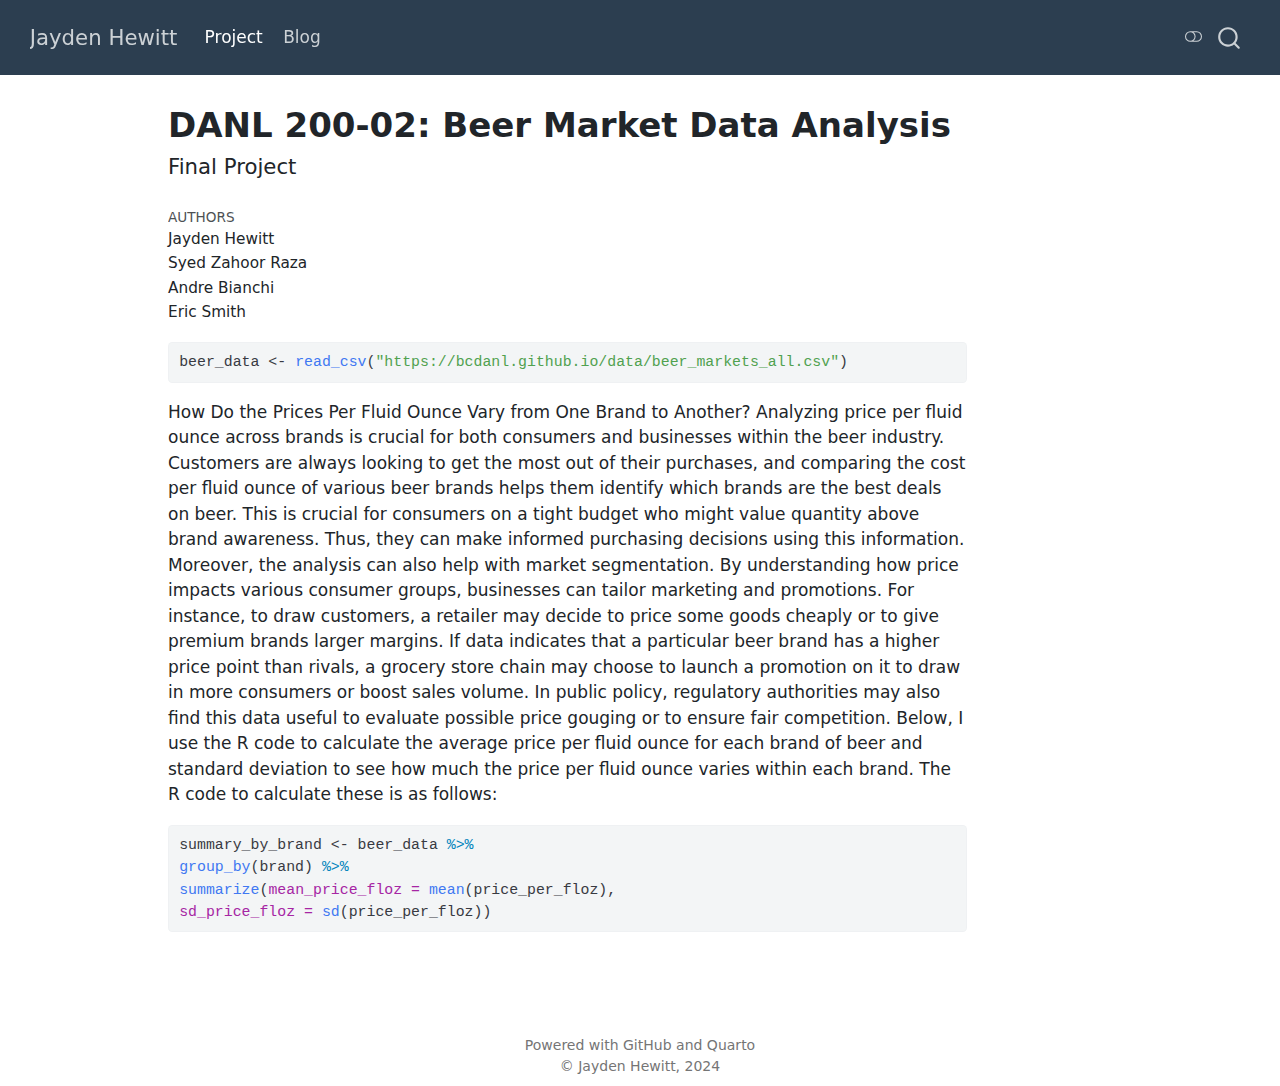
==== commit ef01778e: "Project Submission" ====
--- a/project.html
+++ b/project.html
@@ -6,13 +6,12 @@
 
 <meta name="viewport" content="width=device-width, initial-scale=1.0, user-scalable=yes">
 
-<meta name="author" content="Name 1">
-<meta name="author" content="Name 2">
-<meta name="author" content="Name 3">
-<meta name="author" content="Name 4">
-<meta name="author" content="Name 5">
-
-<title>Jayden Hewitt - DANL Project</title>
+<meta name="author" content="Jayden Hewitt">
+<meta name="author" content="Syed Zahoor Raza">
+<meta name="author" content="Andre Bianchi">
+<meta name="author" content="Eric Smith">
+
+<title>Jayden Hewitt - DANL 200-02: Beer Market Data Analysis</title>
 <style>
 code{white-space: pre-wrap;}
 span.smallcaps{font-variant: small-caps;}
@@ -106,10 +105,6 @@
     "search-label": "Search"
   }
 }</script>
-<link href="site_libs/pagedtable-1.1/css/pagedtable.css" rel="stylesheet">
-
-<script src="site_libs/pagedtable-1.1/js/pagedtable.js"></script>
-
 
 
 <link rel="stylesheet" href="styles.css">
@@ -153,26 +148,15 @@
 <!-- sidebar -->
 <!-- margin-sidebar -->
     <div id="quarto-margin-sidebar" class="sidebar margin-sidebar">
-        <nav id="TOC" role="doc-toc" class="toc-active">
-    <h2 id="toc-title">Table of Contents</h2>
-   
-  <ul class="collapse">
-  <li><a href="#introduction" id="toc-introduction" class="nav-link active" data-scroll-target="#introduction"><span class="header-section-number">1</span> Introduction</a></li>
-  <li><a href="#data" id="toc-data" class="nav-link" data-scroll-target="#data"><span class="header-section-number">2</span> Data</a>
-  <ul class="collapse">
-  <li><a href="#summary-statistics" id="toc-summary-statistics" class="nav-link" data-scroll-target="#summary-statistics"><span class="header-section-number">2.1</span> Summary Statistics</a></li>
-  <li><a href="#mpg-and-a-type-of-cars" id="toc-mpg-and-a-type-of-cars" class="nav-link" data-scroll-target="#mpg-and-a-type-of-cars"><span class="header-section-number">2.2</span> MPG and a Type of Cars</a></li>
-  </ul></li>
-  </ul>
-</nav>
+        
     </div>
 <!-- main -->
 <main class="content" id="quarto-document-content">
 
 <header id="title-block-header" class="quarto-title-block default">
 <div class="quarto-title">
-<h1 class="title">DANL Project</h1>
-<p class="subtitle lead">Data-Driven Mastery: Unlocking Business Potential</p>
+<h1 class="title">DANL 200-02: Beer Market Data Analysis</h1>
+<p class="subtitle lead">Final Project</p>
 </div>
 
 
@@ -182,11 +166,10 @@
     <div>
     <div class="quarto-title-meta-heading">Authors</div>
     <div class="quarto-title-meta-contents">
-             <p>Name 1 </p>
-             <p>Name 2 </p>
-             <p>Name 3 </p>
-             <p>Name 4 </p>
-             <p>Name 5 </p>
+             <p>Jayden Hewitt </p>
+             <p>Syed Zahoor Raza </p>
+             <p>Andre Bianchi </p>
+             <p>Eric Smith </p>
           </div>
   </div>
     
@@ -199,258 +182,18 @@
 </header>
 
 
-<section id="introduction" class="level1" data-number="1">
-<h1 data-number="1"><span class="header-section-number">1</span> Introduction</h1>
-<p>About this project <span class="emoji" data-emoji="clap">👏</span></p>
 <div class="cell">
-<div class="sourceCode cell-code" id="cb1"><pre class="sourceCode r code-with-copy"><code class="sourceCode r"><span id="cb1-1"><a href="#cb1-1" aria-hidden="true" tabindex="-1"></a><span class="dv">1</span> <span class="sc">+</span> <span class="dv">1</span></span></code><button title="Copy to Clipboard" class="code-copy-button"><i class="bi"></i></button></pre></div>
-<div class="cell-output cell-output-stdout">
-<pre><code>[1] 2</code></pre>
+<div class="sourceCode cell-code" id="cb1"><pre class="sourceCode r code-with-copy"><code class="sourceCode r"><span id="cb1-1"><a href="#cb1-1" aria-hidden="true" tabindex="-1"></a>beer_data <span class="ot">&lt;-</span> <span class="fu">read_csv</span>(<span class="st">"https://bcdanl.github.io/data/beer_markets_all.csv"</span>)</span></code><button title="Copy to Clipboard" class="code-copy-button"><i class="bi"></i></button></pre></div>
 </div>
+<p>How Do the Prices Per Fluid Ounce Vary from One Brand to Another? Analyzing price per fluid ounce across brands is crucial for both consumers and businesses within the beer industry. Customers are always looking to get the most out of their purchases, and comparing the cost per fluid ounce of various beer brands helps them identify which brands are the best deals on beer. This is crucial for consumers on a tight budget who might value quantity above brand awareness. Thus, they can make informed purchasing decisions using this information. Moreover, the analysis can also help with market segmentation. By understanding how price impacts various consumer groups, businesses can tailor marketing and promotions. For instance, to draw customers, a retailer may decide to price some goods cheaply or to give premium brands larger margins. If data indicates that a particular beer brand has a higher price point than rivals, a grocery store chain may choose to launch a promotion on it to draw in more consumers or boost sales volume. In public policy, regulatory authorities may also find this data useful to evaluate possible price gouging or to ensure fair competition. Below, I use the R code to calculate the average price per fluid ounce for each brand of beer and standard deviation to see how much the price per fluid ounce varies within each brand. The R code to calculate these is as follows:</p>
+<div class="cell">
+<div class="sourceCode cell-code" id="cb2"><pre class="sourceCode r code-with-copy"><code class="sourceCode r"><span id="cb2-1"><a href="#cb2-1" aria-hidden="true" tabindex="-1"></a>summary_by_brand <span class="ot">&lt;-</span> beer_data <span class="sc">%&gt;%</span></span>
+<span id="cb2-2"><a href="#cb2-2" aria-hidden="true" tabindex="-1"></a><span class="fu">group_by</span>(brand) <span class="sc">%&gt;%</span></span>
+<span id="cb2-3"><a href="#cb2-3" aria-hidden="true" tabindex="-1"></a><span class="fu">summarize</span>(<span class="at">mean_price_floz =</span> <span class="fu">mean</span>(price_per_floz),</span>
+<span id="cb2-4"><a href="#cb2-4" aria-hidden="true" tabindex="-1"></a><span class="at">sd_price_floz =</span> <span class="fu">sd</span>(price_per_floz))</span></code><button title="Copy to Clipboard" class="code-copy-button"><i class="bi"></i></button></pre></div>
 </div>
-</section>
-<section id="data" class="level1" data-number="2">
-<h1 data-number="2"><span class="header-section-number">2</span> Data</h1>
-<p>The data.frame <code>mpg</code> contains a subset of the fuel economy data that the EPA makes available on <a href="https://fueleconomy.gov/">https://fueleconomy.gov/</a>. It contains only models which had a new release every year between 1999 and 2008 - this was used as a proxy for the popularity of the car. <span class="emoji" data-emoji="oncoming_automobile">🚘</span></p>
-<section id="summary-statistics" class="level2" data-number="2.1">
-<h2 data-number="2.1" class="anchored" data-anchor-id="summary-statistics"><span class="header-section-number">2.1</span> Summary Statistics</h2>
-<div class="cell">
-<div class="sourceCode cell-code" id="cb3"><pre class="sourceCode r code-with-copy"><code class="sourceCode r"><span id="cb3-1"><a href="#cb3-1" aria-hidden="true" tabindex="-1"></a>mpg <span class="ot">&lt;-</span> ggplot2<span class="sc">::</span>mpg</span></code><button title="Copy to Clipboard" class="code-copy-button"><i class="bi"></i></button></pre></div>
-</div>
-<div data-pagedtable="false">
-  <script data-pagedtable-source="" type="application/json">
-{"columns":[{"label":["manufacturer"],"name":[1],"type":["chr"],"align":["left"]},{"label":["model"],"name":[2],"type":["chr"],"align":["left"]},{"label":["displ"],"name":[3],"type":["dbl"],"align":["right"]},{"label":["year"],"name":[4],"type":["int"],"align":["right"]},{"label":["cyl"],"name":[5],"type":["int"],"align":["right"]},{"label":["trans"],"name":[6],"type":["chr"],"align":["left"]},{"label":["drv"],"name":[7],"type":["chr"],"align":["left"]},{"label":["cty"],"name":[8],"type":["int"],"align":["right"]},{"label":["hwy"],"name":[9],"type":["int"],"align":["right"]},{"label":["fl"],"name":[10],"type":["chr"],"align":["left"]},{"label":["class"],"name":[11],"type":["chr"],"align":["left"]}],"data":[{"1":"audi","2":"a4","3":"1.8","4":"1999","5":"4","6":"auto(l5)","7":"f","8":"18","9":"29","10":"p","11":"compact"},{"1":"audi","2":"a4","3":"1.8","4":"1999","5":"4","6":"manual(m5)","7":"f","8":"21","9":"29","10":"p","11":"compact"},{"1":"audi","2":"a4","3":"2.0","4":"2008","5":"4","6":"manual(m6)","7":"f","8":"20","9":"31","10":"p","11":"compact"},{"1":"audi","2":"a4","3":"2.0","4":"2008","5":"4","6":"auto(av)","7":"f","8":"21","9":"30","10":"p","11":"compact"},{"1":"audi","2":"a4","3":"2.8","4":"1999","5":"6","6":"auto(l5)","7":"f","8":"16","9":"26","10":"p","11":"compact"},{"1":"audi","2":"a4","3":"2.8","4":"1999","5":"6","6":"manual(m5)","7":"f","8":"18","9":"26","10":"p","11":"compact"},{"1":"audi","2":"a4","3":"3.1","4":"2008","5":"6","6":"auto(av)","7":"f","8":"18","9":"27","10":"p","11":"compact"},{"1":"audi","2":"a4 quattro","3":"1.8","4":"1999","5":"4","6":"manual(m5)","7":"4","8":"18","9":"26","10":"p","11":"compact"},{"1":"audi","2":"a4 quattro","3":"1.8","4":"1999","5":"4","6":"auto(l5)","7":"4","8":"16","9":"25","10":"p","11":"compact"},{"1":"audi","2":"a4 quattro","3":"2.0","4":"2008","5":"4","6":"manual(m6)","7":"4","8":"20","9":"28","10":"p","11":"compact"},{"1":"audi","2":"a4 quattro","3":"2.0","4":"2008","5":"4","6":"auto(s6)","7":"4","8":"19","9":"27","10":"p","11":"compact"},{"1":"audi","2":"a4 quattro","3":"2.8","4":"1999","5":"6","6":"auto(l5)","7":"4","8":"15","9":"25","10":"p","11":"compact"},{"1":"audi","2":"a4 quattro","3":"2.8","4":"1999","5":"6","6":"manual(m5)","7":"4","8":"17","9":"25","10":"p","11":"compact"},{"1":"audi","2":"a4 quattro","3":"3.1","4":"2008","5":"6","6":"auto(s6)","7":"4","8":"17","9":"25","10":"p","11":"compact"},{"1":"audi","2":"a4 quattro","3":"3.1","4":"2008","5":"6","6":"manual(m6)","7":"4","8":"15","9":"25","10":"p","11":"compact"},{"1":"audi","2":"a6 quattro","3":"2.8","4":"1999","5":"6","6":"auto(l5)","7":"4","8":"15","9":"24","10":"p","11":"midsize"},{"1":"audi","2":"a6 quattro","3":"3.1","4":"2008","5":"6","6":"auto(s6)","7":"4","8":"17","9":"25","10":"p","11":"midsize"},{"1":"audi","2":"a6 quattro","3":"4.2","4":"2008","5":"8","6":"auto(s6)","7":"4","8":"16","9":"23","10":"p","11":"midsize"},{"1":"chevrolet","2":"c1500 suburban 2wd","3":"5.3","4":"2008","5":"8","6":"auto(l4)","7":"r","8":"14","9":"20","10":"r","11":"suv"},{"1":"chevrolet","2":"c1500 suburban 2wd","3":"5.3","4":"2008","5":"8","6":"auto(l4)","7":"r","8":"11","9":"15","10":"e","11":"suv"},{"1":"chevrolet","2":"c1500 suburban 2wd","3":"5.3","4":"2008","5":"8","6":"auto(l4)","7":"r","8":"14","9":"20","10":"r","11":"suv"},{"1":"chevrolet","2":"c1500 suburban 2wd","3":"5.7","4":"1999","5":"8","6":"auto(l4)","7":"r","8":"13","9":"17","10":"r","11":"suv"},{"1":"chevrolet","2":"c1500 suburban 2wd","3":"6.0","4":"2008","5":"8","6":"auto(l4)","7":"r","8":"12","9":"17","10":"r","11":"suv"},{"1":"chevrolet","2":"corvette","3":"5.7","4":"1999","5":"8","6":"manual(m6)","7":"r","8":"16","9":"26","10":"p","11":"2seater"},{"1":"chevrolet","2":"corvette","3":"5.7","4":"1999","5":"8","6":"auto(l4)","7":"r","8":"15","9":"23","10":"p","11":"2seater"},{"1":"chevrolet","2":"corvette","3":"6.2","4":"2008","5":"8","6":"manual(m6)","7":"r","8":"16","9":"26","10":"p","11":"2seater"},{"1":"chevrolet","2":"corvette","3":"6.2","4":"2008","5":"8","6":"auto(s6)","7":"r","8":"15","9":"25","10":"p","11":"2seater"},{"1":"chevrolet","2":"corvette","3":"7.0","4":"2008","5":"8","6":"manual(m6)","7":"r","8":"15","9":"24","10":"p","11":"2seater"},{"1":"chevrolet","2":"k1500 tahoe 4wd","3":"5.3","4":"2008","5":"8","6":"auto(l4)","7":"4","8":"14","9":"19","10":"r","11":"suv"},{"1":"chevrolet","2":"k1500 tahoe 4wd","3":"5.3","4":"2008","5":"8","6":"auto(l4)","7":"4","8":"11","9":"14","10":"e","11":"suv"},{"1":"chevrolet","2":"k1500 tahoe 4wd","3":"5.7","4":"1999","5":"8","6":"auto(l4)","7":"4","8":"11","9":"15","10":"r","11":"suv"},{"1":"chevrolet","2":"k1500 tahoe 4wd","3":"6.5","4":"1999","5":"8","6":"auto(l4)","7":"4","8":"14","9":"17","10":"d","11":"suv"},{"1":"chevrolet","2":"malibu","3":"2.4","4":"1999","5":"4","6":"auto(l4)","7":"f","8":"19","9":"27","10":"r","11":"midsize"},{"1":"chevrolet","2":"malibu","3":"2.4","4":"2008","5":"4","6":"auto(l4)","7":"f","8":"22","9":"30","10":"r","11":"midsize"},{"1":"chevrolet","2":"malibu","3":"3.1","4":"1999","5":"6","6":"auto(l4)","7":"f","8":"18","9":"26","10":"r","11":"midsize"},{"1":"chevrolet","2":"malibu","3":"3.5","4":"2008","5":"6","6":"auto(l4)","7":"f","8":"18","9":"29","10":"r","11":"midsize"},{"1":"chevrolet","2":"malibu","3":"3.6","4":"2008","5":"6","6":"auto(s6)","7":"f","8":"17","9":"26","10":"r","11":"midsize"},{"1":"dodge","2":"caravan 2wd","3":"2.4","4":"1999","5":"4","6":"auto(l3)","7":"f","8":"18","9":"24","10":"r","11":"minivan"},{"1":"dodge","2":"caravan 2wd","3":"3.0","4":"1999","5":"6","6":"auto(l4)","7":"f","8":"17","9":"24","10":"r","11":"minivan"},{"1":"dodge","2":"caravan 2wd","3":"3.3","4":"1999","5":"6","6":"auto(l4)","7":"f","8":"16","9":"22","10":"r","11":"minivan"},{"1":"dodge","2":"caravan 2wd","3":"3.3","4":"1999","5":"6","6":"auto(l4)","7":"f","8":"16","9":"22","10":"r","11":"minivan"},{"1":"dodge","2":"caravan 2wd","3":"3.3","4":"2008","5":"6","6":"auto(l4)","7":"f","8":"17","9":"24","10":"r","11":"minivan"},{"1":"dodge","2":"caravan 2wd","3":"3.3","4":"2008","5":"6","6":"auto(l4)","7":"f","8":"17","9":"24","10":"r","11":"minivan"},{"1":"dodge","2":"caravan 2wd","3":"3.3","4":"2008","5":"6","6":"auto(l4)","7":"f","8":"11","9":"17","10":"e","11":"minivan"},{"1":"dodge","2":"caravan 2wd","3":"3.8","4":"1999","5":"6","6":"auto(l4)","7":"f","8":"15","9":"22","10":"r","11":"minivan"},{"1":"dodge","2":"caravan 2wd","3":"3.8","4":"1999","5":"6","6":"auto(l4)","7":"f","8":"15","9":"21","10":"r","11":"minivan"},{"1":"dodge","2":"caravan 2wd","3":"3.8","4":"2008","5":"6","6":"auto(l6)","7":"f","8":"16","9":"23","10":"r","11":"minivan"},{"1":"dodge","2":"caravan 2wd","3":"4.0","4":"2008","5":"6","6":"auto(l6)","7":"f","8":"16","9":"23","10":"r","11":"minivan"},{"1":"dodge","2":"dakota pickup 4wd","3":"3.7","4":"2008","5":"6","6":"manual(m6)","7":"4","8":"15","9":"19","10":"r","11":"pickup"},{"1":"dodge","2":"dakota pickup 4wd","3":"3.7","4":"2008","5":"6","6":"auto(l4)","7":"4","8":"14","9":"18","10":"r","11":"pickup"},{"1":"dodge","2":"dakota pickup 4wd","3":"3.9","4":"1999","5":"6","6":"auto(l4)","7":"4","8":"13","9":"17","10":"r","11":"pickup"},{"1":"dodge","2":"dakota pickup 4wd","3":"3.9","4":"1999","5":"6","6":"manual(m5)","7":"4","8":"14","9":"17","10":"r","11":"pickup"},{"1":"dodge","2":"dakota pickup 4wd","3":"4.7","4":"2008","5":"8","6":"auto(l5)","7":"4","8":"14","9":"19","10":"r","11":"pickup"},{"1":"dodge","2":"dakota pickup 4wd","3":"4.7","4":"2008","5":"8","6":"auto(l5)","7":"4","8":"14","9":"19","10":"r","11":"pickup"},{"1":"dodge","2":"dakota pickup 4wd","3":"4.7","4":"2008","5":"8","6":"auto(l5)","7":"4","8":"9","9":"12","10":"e","11":"pickup"},{"1":"dodge","2":"dakota pickup 4wd","3":"5.2","4":"1999","5":"8","6":"manual(m5)","7":"4","8":"11","9":"17","10":"r","11":"pickup"},{"1":"dodge","2":"dakota pickup 4wd","3":"5.2","4":"1999","5":"8","6":"auto(l4)","7":"4","8":"11","9":"15","10":"r","11":"pickup"},{"1":"dodge","2":"durango 4wd","3":"3.9","4":"1999","5":"6","6":"auto(l4)","7":"4","8":"13","9":"17","10":"r","11":"suv"},{"1":"dodge","2":"durango 4wd","3":"4.7","4":"2008","5":"8","6":"auto(l5)","7":"4","8":"13","9":"17","10":"r","11":"suv"},{"1":"dodge","2":"durango 4wd","3":"4.7","4":"2008","5":"8","6":"auto(l5)","7":"4","8":"9","9":"12","10":"e","11":"suv"},{"1":"dodge","2":"durango 4wd","3":"4.7","4":"2008","5":"8","6":"auto(l5)","7":"4","8":"13","9":"17","10":"r","11":"suv"},{"1":"dodge","2":"durango 4wd","3":"5.2","4":"1999","5":"8","6":"auto(l4)","7":"4","8":"11","9":"16","10":"r","11":"suv"},{"1":"dodge","2":"durango 4wd","3":"5.7","4":"2008","5":"8","6":"auto(l5)","7":"4","8":"13","9":"18","10":"r","11":"suv"},{"1":"dodge","2":"durango 4wd","3":"5.9","4":"1999","5":"8","6":"auto(l4)","7":"4","8":"11","9":"15","10":"r","11":"suv"},{"1":"dodge","2":"ram 1500 pickup 4wd","3":"4.7","4":"2008","5":"8","6":"manual(m6)","7":"4","8":"12","9":"16","10":"r","11":"pickup"},{"1":"dodge","2":"ram 1500 pickup 4wd","3":"4.7","4":"2008","5":"8","6":"auto(l5)","7":"4","8":"9","9":"12","10":"e","11":"pickup"},{"1":"dodge","2":"ram 1500 pickup 4wd","3":"4.7","4":"2008","5":"8","6":"auto(l5)","7":"4","8":"13","9":"17","10":"r","11":"pickup"},{"1":"dodge","2":"ram 1500 pickup 4wd","3":"4.7","4":"2008","5":"8","6":"auto(l5)","7":"4","8":"13","9":"17","10":"r","11":"pickup"},{"1":"dodge","2":"ram 1500 pickup 4wd","3":"4.7","4":"2008","5":"8","6":"manual(m6)","7":"4","8":"12","9":"16","10":"r","11":"pickup"},{"1":"dodge","2":"ram 1500 pickup 4wd","3":"4.7","4":"2008","5":"8","6":"manual(m6)","7":"4","8":"9","9":"12","10":"e","11":"pickup"},{"1":"dodge","2":"ram 1500 pickup 4wd","3":"5.2","4":"1999","5":"8","6":"auto(l4)","7":"4","8":"11","9":"15","10":"r","11":"pickup"},{"1":"dodge","2":"ram 1500 pickup 4wd","3":"5.2","4":"1999","5":"8","6":"manual(m5)","7":"4","8":"11","9":"16","10":"r","11":"pickup"},{"1":"dodge","2":"ram 1500 pickup 4wd","3":"5.7","4":"2008","5":"8","6":"auto(l5)","7":"4","8":"13","9":"17","10":"r","11":"pickup"},{"1":"dodge","2":"ram 1500 pickup 4wd","3":"5.9","4":"1999","5":"8","6":"auto(l4)","7":"4","8":"11","9":"15","10":"r","11":"pickup"},{"1":"ford","2":"expedition 2wd","3":"4.6","4":"1999","5":"8","6":"auto(l4)","7":"r","8":"11","9":"17","10":"r","11":"suv"},{"1":"ford","2":"expedition 2wd","3":"5.4","4":"1999","5":"8","6":"auto(l4)","7":"r","8":"11","9":"17","10":"r","11":"suv"},{"1":"ford","2":"expedition 2wd","3":"5.4","4":"2008","5":"8","6":"auto(l6)","7":"r","8":"12","9":"18","10":"r","11":"suv"},{"1":"ford","2":"explorer 4wd","3":"4.0","4":"1999","5":"6","6":"auto(l5)","7":"4","8":"14","9":"17","10":"r","11":"suv"},{"1":"ford","2":"explorer 4wd","3":"4.0","4":"1999","5":"6","6":"manual(m5)","7":"4","8":"15","9":"19","10":"r","11":"suv"},{"1":"ford","2":"explorer 4wd","3":"4.0","4":"1999","5":"6","6":"auto(l5)","7":"4","8":"14","9":"17","10":"r","11":"suv"},{"1":"ford","2":"explorer 4wd","3":"4.0","4":"2008","5":"6","6":"auto(l5)","7":"4","8":"13","9":"19","10":"r","11":"suv"},{"1":"ford","2":"explorer 4wd","3":"4.6","4":"2008","5":"8","6":"auto(l6)","7":"4","8":"13","9":"19","10":"r","11":"suv"},{"1":"ford","2":"explorer 4wd","3":"5.0","4":"1999","5":"8","6":"auto(l4)","7":"4","8":"13","9":"17","10":"r","11":"suv"},{"1":"ford","2":"f150 pickup 4wd","3":"4.2","4":"1999","5":"6","6":"auto(l4)","7":"4","8":"14","9":"17","10":"r","11":"pickup"},{"1":"ford","2":"f150 pickup 4wd","3":"4.2","4":"1999","5":"6","6":"manual(m5)","7":"4","8":"14","9":"17","10":"r","11":"pickup"},{"1":"ford","2":"f150 pickup 4wd","3":"4.6","4":"1999","5":"8","6":"manual(m5)","7":"4","8":"13","9":"16","10":"r","11":"pickup"},{"1":"ford","2":"f150 pickup 4wd","3":"4.6","4":"1999","5":"8","6":"auto(l4)","7":"4","8":"13","9":"16","10":"r","11":"pickup"},{"1":"ford","2":"f150 pickup 4wd","3":"4.6","4":"2008","5":"8","6":"auto(l4)","7":"4","8":"13","9":"17","10":"r","11":"pickup"},{"1":"ford","2":"f150 pickup 4wd","3":"5.4","4":"1999","5":"8","6":"auto(l4)","7":"4","8":"11","9":"15","10":"r","11":"pickup"},{"1":"ford","2":"f150 pickup 4wd","3":"5.4","4":"2008","5":"8","6":"auto(l4)","7":"4","8":"13","9":"17","10":"r","11":"pickup"},{"1":"ford","2":"mustang","3":"3.8","4":"1999","5":"6","6":"manual(m5)","7":"r","8":"18","9":"26","10":"r","11":"subcompact"},{"1":"ford","2":"mustang","3":"3.8","4":"1999","5":"6","6":"auto(l4)","7":"r","8":"18","9":"25","10":"r","11":"subcompact"},{"1":"ford","2":"mustang","3":"4.0","4":"2008","5":"6","6":"manual(m5)","7":"r","8":"17","9":"26","10":"r","11":"subcompact"},{"1":"ford","2":"mustang","3":"4.0","4":"2008","5":"6","6":"auto(l5)","7":"r","8":"16","9":"24","10":"r","11":"subcompact"},{"1":"ford","2":"mustang","3":"4.6","4":"1999","5":"8","6":"auto(l4)","7":"r","8":"15","9":"21","10":"r","11":"subcompact"},{"1":"ford","2":"mustang","3":"4.6","4":"1999","5":"8","6":"manual(m5)","7":"r","8":"15","9":"22","10":"r","11":"subcompact"},{"1":"ford","2":"mustang","3":"4.6","4":"2008","5":"8","6":"manual(m5)","7":"r","8":"15","9":"23","10":"r","11":"subcompact"},{"1":"ford","2":"mustang","3":"4.6","4":"2008","5":"8","6":"auto(l5)","7":"r","8":"15","9":"22","10":"r","11":"subcompact"},{"1":"ford","2":"mustang","3":"5.4","4":"2008","5":"8","6":"manual(m6)","7":"r","8":"14","9":"20","10":"p","11":"subcompact"},{"1":"honda","2":"civic","3":"1.6","4":"1999","5":"4","6":"manual(m5)","7":"f","8":"28","9":"33","10":"r","11":"subcompact"},{"1":"honda","2":"civic","3":"1.6","4":"1999","5":"4","6":"auto(l4)","7":"f","8":"24","9":"32","10":"r","11":"subcompact"},{"1":"honda","2":"civic","3":"1.6","4":"1999","5":"4","6":"manual(m5)","7":"f","8":"25","9":"32","10":"r","11":"subcompact"},{"1":"honda","2":"civic","3":"1.6","4":"1999","5":"4","6":"manual(m5)","7":"f","8":"23","9":"29","10":"p","11":"subcompact"},{"1":"honda","2":"civic","3":"1.6","4":"1999","5":"4","6":"auto(l4)","7":"f","8":"24","9":"32","10":"r","11":"subcompact"},{"1":"honda","2":"civic","3":"1.8","4":"2008","5":"4","6":"manual(m5)","7":"f","8":"26","9":"34","10":"r","11":"subcompact"},{"1":"honda","2":"civic","3":"1.8","4":"2008","5":"4","6":"auto(l5)","7":"f","8":"25","9":"36","10":"r","11":"subcompact"},{"1":"honda","2":"civic","3":"1.8","4":"2008","5":"4","6":"auto(l5)","7":"f","8":"24","9":"36","10":"c","11":"subcompact"},{"1":"honda","2":"civic","3":"2.0","4":"2008","5":"4","6":"manual(m6)","7":"f","8":"21","9":"29","10":"p","11":"subcompact"},{"1":"hyundai","2":"sonata","3":"2.4","4":"1999","5":"4","6":"auto(l4)","7":"f","8":"18","9":"26","10":"r","11":"midsize"},{"1":"hyundai","2":"sonata","3":"2.4","4":"1999","5":"4","6":"manual(m5)","7":"f","8":"18","9":"27","10":"r","11":"midsize"},{"1":"hyundai","2":"sonata","3":"2.4","4":"2008","5":"4","6":"auto(l4)","7":"f","8":"21","9":"30","10":"r","11":"midsize"},{"1":"hyundai","2":"sonata","3":"2.4","4":"2008","5":"4","6":"manual(m5)","7":"f","8":"21","9":"31","10":"r","11":"midsize"},{"1":"hyundai","2":"sonata","3":"2.5","4":"1999","5":"6","6":"auto(l4)","7":"f","8":"18","9":"26","10":"r","11":"midsize"},{"1":"hyundai","2":"sonata","3":"2.5","4":"1999","5":"6","6":"manual(m5)","7":"f","8":"18","9":"26","10":"r","11":"midsize"},{"1":"hyundai","2":"sonata","3":"3.3","4":"2008","5":"6","6":"auto(l5)","7":"f","8":"19","9":"28","10":"r","11":"midsize"},{"1":"hyundai","2":"tiburon","3":"2.0","4":"1999","5":"4","6":"auto(l4)","7":"f","8":"19","9":"26","10":"r","11":"subcompact"},{"1":"hyundai","2":"tiburon","3":"2.0","4":"1999","5":"4","6":"manual(m5)","7":"f","8":"19","9":"29","10":"r","11":"subcompact"},{"1":"hyundai","2":"tiburon","3":"2.0","4":"2008","5":"4","6":"manual(m5)","7":"f","8":"20","9":"28","10":"r","11":"subcompact"},{"1":"hyundai","2":"tiburon","3":"2.0","4":"2008","5":"4","6":"auto(l4)","7":"f","8":"20","9":"27","10":"r","11":"subcompact"},{"1":"hyundai","2":"tiburon","3":"2.7","4":"2008","5":"6","6":"auto(l4)","7":"f","8":"17","9":"24","10":"r","11":"subcompact"},{"1":"hyundai","2":"tiburon","3":"2.7","4":"2008","5":"6","6":"manual(m6)","7":"f","8":"16","9":"24","10":"r","11":"subcompact"},{"1":"hyundai","2":"tiburon","3":"2.7","4":"2008","5":"6","6":"manual(m5)","7":"f","8":"17","9":"24","10":"r","11":"subcompact"},{"1":"jeep","2":"grand cherokee 4wd","3":"3.0","4":"2008","5":"6","6":"auto(l5)","7":"4","8":"17","9":"22","10":"d","11":"suv"},{"1":"jeep","2":"grand cherokee 4wd","3":"3.7","4":"2008","5":"6","6":"auto(l5)","7":"4","8":"15","9":"19","10":"r","11":"suv"},{"1":"jeep","2":"grand cherokee 4wd","3":"4.0","4":"1999","5":"6","6":"auto(l4)","7":"4","8":"15","9":"20","10":"r","11":"suv"},{"1":"jeep","2":"grand cherokee 4wd","3":"4.7","4":"1999","5":"8","6":"auto(l4)","7":"4","8":"14","9":"17","10":"r","11":"suv"},{"1":"jeep","2":"grand cherokee 4wd","3":"4.7","4":"2008","5":"8","6":"auto(l5)","7":"4","8":"9","9":"12","10":"e","11":"suv"},{"1":"jeep","2":"grand cherokee 4wd","3":"4.7","4":"2008","5":"8","6":"auto(l5)","7":"4","8":"14","9":"19","10":"r","11":"suv"},{"1":"jeep","2":"grand cherokee 4wd","3":"5.7","4":"2008","5":"8","6":"auto(l5)","7":"4","8":"13","9":"18","10":"r","11":"suv"},{"1":"jeep","2":"grand cherokee 4wd","3":"6.1","4":"2008","5":"8","6":"auto(l5)","7":"4","8":"11","9":"14","10":"p","11":"suv"},{"1":"land rover","2":"range rover","3":"4.0","4":"1999","5":"8","6":"auto(l4)","7":"4","8":"11","9":"15","10":"p","11":"suv"},{"1":"land rover","2":"range rover","3":"4.2","4":"2008","5":"8","6":"auto(s6)","7":"4","8":"12","9":"18","10":"r","11":"suv"},{"1":"land rover","2":"range rover","3":"4.4","4":"2008","5":"8","6":"auto(s6)","7":"4","8":"12","9":"18","10":"r","11":"suv"},{"1":"land rover","2":"range rover","3":"4.6","4":"1999","5":"8","6":"auto(l4)","7":"4","8":"11","9":"15","10":"p","11":"suv"},{"1":"lincoln","2":"navigator 2wd","3":"5.4","4":"1999","5":"8","6":"auto(l4)","7":"r","8":"11","9":"17","10":"r","11":"suv"},{"1":"lincoln","2":"navigator 2wd","3":"5.4","4":"1999","5":"8","6":"auto(l4)","7":"r","8":"11","9":"16","10":"p","11":"suv"},{"1":"lincoln","2":"navigator 2wd","3":"5.4","4":"2008","5":"8","6":"auto(l6)","7":"r","8":"12","9":"18","10":"r","11":"suv"},{"1":"mercury","2":"mountaineer 4wd","3":"4.0","4":"1999","5":"6","6":"auto(l5)","7":"4","8":"14","9":"17","10":"r","11":"suv"},{"1":"mercury","2":"mountaineer 4wd","3":"4.0","4":"2008","5":"6","6":"auto(l5)","7":"4","8":"13","9":"19","10":"r","11":"suv"},{"1":"mercury","2":"mountaineer 4wd","3":"4.6","4":"2008","5":"8","6":"auto(l6)","7":"4","8":"13","9":"19","10":"r","11":"suv"},{"1":"mercury","2":"mountaineer 4wd","3":"5.0","4":"1999","5":"8","6":"auto(l4)","7":"4","8":"13","9":"17","10":"r","11":"suv"},{"1":"nissan","2":"altima","3":"2.4","4":"1999","5":"4","6":"manual(m5)","7":"f","8":"21","9":"29","10":"r","11":"compact"},{"1":"nissan","2":"altima","3":"2.4","4":"1999","5":"4","6":"auto(l4)","7":"f","8":"19","9":"27","10":"r","11":"compact"},{"1":"nissan","2":"altima","3":"2.5","4":"2008","5":"4","6":"auto(av)","7":"f","8":"23","9":"31","10":"r","11":"midsize"},{"1":"nissan","2":"altima","3":"2.5","4":"2008","5":"4","6":"manual(m6)","7":"f","8":"23","9":"32","10":"r","11":"midsize"},{"1":"nissan","2":"altima","3":"3.5","4":"2008","5":"6","6":"manual(m6)","7":"f","8":"19","9":"27","10":"p","11":"midsize"},{"1":"nissan","2":"altima","3":"3.5","4":"2008","5":"6","6":"auto(av)","7":"f","8":"19","9":"26","10":"p","11":"midsize"},{"1":"nissan","2":"maxima","3":"3.0","4":"1999","5":"6","6":"auto(l4)","7":"f","8":"18","9":"26","10":"r","11":"midsize"},{"1":"nissan","2":"maxima","3":"3.0","4":"1999","5":"6","6":"manual(m5)","7":"f","8":"19","9":"25","10":"r","11":"midsize"},{"1":"nissan","2":"maxima","3":"3.5","4":"2008","5":"6","6":"auto(av)","7":"f","8":"19","9":"25","10":"p","11":"midsize"},{"1":"nissan","2":"pathfinder 4wd","3":"3.3","4":"1999","5":"6","6":"auto(l4)","7":"4","8":"14","9":"17","10":"r","11":"suv"},{"1":"nissan","2":"pathfinder 4wd","3":"3.3","4":"1999","5":"6","6":"manual(m5)","7":"4","8":"15","9":"17","10":"r","11":"suv"},{"1":"nissan","2":"pathfinder 4wd","3":"4.0","4":"2008","5":"6","6":"auto(l5)","7":"4","8":"14","9":"20","10":"p","11":"suv"},{"1":"nissan","2":"pathfinder 4wd","3":"5.6","4":"2008","5":"8","6":"auto(s5)","7":"4","8":"12","9":"18","10":"p","11":"suv"},{"1":"pontiac","2":"grand prix","3":"3.1","4":"1999","5":"6","6":"auto(l4)","7":"f","8":"18","9":"26","10":"r","11":"midsize"},{"1":"pontiac","2":"grand prix","3":"3.8","4":"1999","5":"6","6":"auto(l4)","7":"f","8":"16","9":"26","10":"p","11":"midsize"},{"1":"pontiac","2":"grand prix","3":"3.8","4":"1999","5":"6","6":"auto(l4)","7":"f","8":"17","9":"27","10":"r","11":"midsize"},{"1":"pontiac","2":"grand prix","3":"3.8","4":"2008","5":"6","6":"auto(l4)","7":"f","8":"18","9":"28","10":"r","11":"midsize"},{"1":"pontiac","2":"grand prix","3":"5.3","4":"2008","5":"8","6":"auto(s4)","7":"f","8":"16","9":"25","10":"p","11":"midsize"},{"1":"subaru","2":"forester awd","3":"2.5","4":"1999","5":"4","6":"manual(m5)","7":"4","8":"18","9":"25","10":"r","11":"suv"},{"1":"subaru","2":"forester awd","3":"2.5","4":"1999","5":"4","6":"auto(l4)","7":"4","8":"18","9":"24","10":"r","11":"suv"},{"1":"subaru","2":"forester awd","3":"2.5","4":"2008","5":"4","6":"manual(m5)","7":"4","8":"20","9":"27","10":"r","11":"suv"},{"1":"subaru","2":"forester awd","3":"2.5","4":"2008","5":"4","6":"manual(m5)","7":"4","8":"19","9":"25","10":"p","11":"suv"},{"1":"subaru","2":"forester awd","3":"2.5","4":"2008","5":"4","6":"auto(l4)","7":"4","8":"20","9":"26","10":"r","11":"suv"},{"1":"subaru","2":"forester awd","3":"2.5","4":"2008","5":"4","6":"auto(l4)","7":"4","8":"18","9":"23","10":"p","11":"suv"},{"1":"subaru","2":"impreza awd","3":"2.2","4":"1999","5":"4","6":"auto(l4)","7":"4","8":"21","9":"26","10":"r","11":"subcompact"},{"1":"subaru","2":"impreza awd","3":"2.2","4":"1999","5":"4","6":"manual(m5)","7":"4","8":"19","9":"26","10":"r","11":"subcompact"},{"1":"subaru","2":"impreza awd","3":"2.5","4":"1999","5":"4","6":"manual(m5)","7":"4","8":"19","9":"26","10":"r","11":"subcompact"},{"1":"subaru","2":"impreza awd","3":"2.5","4":"1999","5":"4","6":"auto(l4)","7":"4","8":"19","9":"26","10":"r","11":"subcompact"},{"1":"subaru","2":"impreza awd","3":"2.5","4":"2008","5":"4","6":"auto(s4)","7":"4","8":"20","9":"25","10":"p","11":"compact"},{"1":"subaru","2":"impreza awd","3":"2.5","4":"2008","5":"4","6":"auto(s4)","7":"4","8":"20","9":"27","10":"r","11":"compact"},{"1":"subaru","2":"impreza awd","3":"2.5","4":"2008","5":"4","6":"manual(m5)","7":"4","8":"19","9":"25","10":"p","11":"compact"},{"1":"subaru","2":"impreza awd","3":"2.5","4":"2008","5":"4","6":"manual(m5)","7":"4","8":"20","9":"27","10":"r","11":"compact"},{"1":"toyota","2":"4runner 4wd","3":"2.7","4":"1999","5":"4","6":"manual(m5)","7":"4","8":"15","9":"20","10":"r","11":"suv"},{"1":"toyota","2":"4runner 4wd","3":"2.7","4":"1999","5":"4","6":"auto(l4)","7":"4","8":"16","9":"20","10":"r","11":"suv"},{"1":"toyota","2":"4runner 4wd","3":"3.4","4":"1999","5":"6","6":"auto(l4)","7":"4","8":"15","9":"19","10":"r","11":"suv"},{"1":"toyota","2":"4runner 4wd","3":"3.4","4":"1999","5":"6","6":"manual(m5)","7":"4","8":"15","9":"17","10":"r","11":"suv"},{"1":"toyota","2":"4runner 4wd","3":"4.0","4":"2008","5":"6","6":"auto(l5)","7":"4","8":"16","9":"20","10":"r","11":"suv"},{"1":"toyota","2":"4runner 4wd","3":"4.7","4":"2008","5":"8","6":"auto(l5)","7":"4","8":"14","9":"17","10":"r","11":"suv"},{"1":"toyota","2":"camry","3":"2.2","4":"1999","5":"4","6":"manual(m5)","7":"f","8":"21","9":"29","10":"r","11":"midsize"},{"1":"toyota","2":"camry","3":"2.2","4":"1999","5":"4","6":"auto(l4)","7":"f","8":"21","9":"27","10":"r","11":"midsize"},{"1":"toyota","2":"camry","3":"2.4","4":"2008","5":"4","6":"manual(m5)","7":"f","8":"21","9":"31","10":"r","11":"midsize"},{"1":"toyota","2":"camry","3":"2.4","4":"2008","5":"4","6":"auto(l5)","7":"f","8":"21","9":"31","10":"r","11":"midsize"},{"1":"toyota","2":"camry","3":"3.0","4":"1999","5":"6","6":"auto(l4)","7":"f","8":"18","9":"26","10":"r","11":"midsize"},{"1":"toyota","2":"camry","3":"3.0","4":"1999","5":"6","6":"manual(m5)","7":"f","8":"18","9":"26","10":"r","11":"midsize"},{"1":"toyota","2":"camry","3":"3.5","4":"2008","5":"6","6":"auto(s6)","7":"f","8":"19","9":"28","10":"r","11":"midsize"},{"1":"toyota","2":"camry solara","3":"2.2","4":"1999","5":"4","6":"auto(l4)","7":"f","8":"21","9":"27","10":"r","11":"compact"},{"1":"toyota","2":"camry solara","3":"2.2","4":"1999","5":"4","6":"manual(m5)","7":"f","8":"21","9":"29","10":"r","11":"compact"},{"1":"toyota","2":"camry solara","3":"2.4","4":"2008","5":"4","6":"manual(m5)","7":"f","8":"21","9":"31","10":"r","11":"compact"},{"1":"toyota","2":"camry solara","3":"2.4","4":"2008","5":"4","6":"auto(s5)","7":"f","8":"22","9":"31","10":"r","11":"compact"},{"1":"toyota","2":"camry solara","3":"3.0","4":"1999","5":"6","6":"auto(l4)","7":"f","8":"18","9":"26","10":"r","11":"compact"},{"1":"toyota","2":"camry solara","3":"3.0","4":"1999","5":"6","6":"manual(m5)","7":"f","8":"18","9":"26","10":"r","11":"compact"},{"1":"toyota","2":"camry solara","3":"3.3","4":"2008","5":"6","6":"auto(s5)","7":"f","8":"18","9":"27","10":"r","11":"compact"},{"1":"toyota","2":"corolla","3":"1.8","4":"1999","5":"4","6":"auto(l3)","7":"f","8":"24","9":"30","10":"r","11":"compact"},{"1":"toyota","2":"corolla","3":"1.8","4":"1999","5":"4","6":"auto(l4)","7":"f","8":"24","9":"33","10":"r","11":"compact"},{"1":"toyota","2":"corolla","3":"1.8","4":"1999","5":"4","6":"manual(m5)","7":"f","8":"26","9":"35","10":"r","11":"compact"},{"1":"toyota","2":"corolla","3":"1.8","4":"2008","5":"4","6":"manual(m5)","7":"f","8":"28","9":"37","10":"r","11":"compact"},{"1":"toyota","2":"corolla","3":"1.8","4":"2008","5":"4","6":"auto(l4)","7":"f","8":"26","9":"35","10":"r","11":"compact"},{"1":"toyota","2":"land cruiser wagon 4wd","3":"4.7","4":"1999","5":"8","6":"auto(l4)","7":"4","8":"11","9":"15","10":"r","11":"suv"},{"1":"toyota","2":"land cruiser wagon 4wd","3":"5.7","4":"2008","5":"8","6":"auto(s6)","7":"4","8":"13","9":"18","10":"r","11":"suv"},{"1":"toyota","2":"toyota tacoma 4wd","3":"2.7","4":"1999","5":"4","6":"manual(m5)","7":"4","8":"15","9":"20","10":"r","11":"pickup"},{"1":"toyota","2":"toyota tacoma 4wd","3":"2.7","4":"1999","5":"4","6":"auto(l4)","7":"4","8":"16","9":"20","10":"r","11":"pickup"},{"1":"toyota","2":"toyota tacoma 4wd","3":"2.7","4":"2008","5":"4","6":"manual(m5)","7":"4","8":"17","9":"22","10":"r","11":"pickup"},{"1":"toyota","2":"toyota tacoma 4wd","3":"3.4","4":"1999","5":"6","6":"manual(m5)","7":"4","8":"15","9":"17","10":"r","11":"pickup"},{"1":"toyota","2":"toyota tacoma 4wd","3":"3.4","4":"1999","5":"6","6":"auto(l4)","7":"4","8":"15","9":"19","10":"r","11":"pickup"},{"1":"toyota","2":"toyota tacoma 4wd","3":"4.0","4":"2008","5":"6","6":"manual(m6)","7":"4","8":"15","9":"18","10":"r","11":"pickup"},{"1":"toyota","2":"toyota tacoma 4wd","3":"4.0","4":"2008","5":"6","6":"auto(l5)","7":"4","8":"16","9":"20","10":"r","11":"pickup"},{"1":"volkswagen","2":"gti","3":"2.0","4":"1999","5":"4","6":"manual(m5)","7":"f","8":"21","9":"29","10":"r","11":"compact"},{"1":"volkswagen","2":"gti","3":"2.0","4":"1999","5":"4","6":"auto(l4)","7":"f","8":"19","9":"26","10":"r","11":"compact"},{"1":"volkswagen","2":"gti","3":"2.0","4":"2008","5":"4","6":"manual(m6)","7":"f","8":"21","9":"29","10":"p","11":"compact"},{"1":"volkswagen","2":"gti","3":"2.0","4":"2008","5":"4","6":"auto(s6)","7":"f","8":"22","9":"29","10":"p","11":"compact"},{"1":"volkswagen","2":"gti","3":"2.8","4":"1999","5":"6","6":"manual(m5)","7":"f","8":"17","9":"24","10":"r","11":"compact"},{"1":"volkswagen","2":"jetta","3":"1.9","4":"1999","5":"4","6":"manual(m5)","7":"f","8":"33","9":"44","10":"d","11":"compact"},{"1":"volkswagen","2":"jetta","3":"2.0","4":"1999","5":"4","6":"manual(m5)","7":"f","8":"21","9":"29","10":"r","11":"compact"},{"1":"volkswagen","2":"jetta","3":"2.0","4":"1999","5":"4","6":"auto(l4)","7":"f","8":"19","9":"26","10":"r","11":"compact"},{"1":"volkswagen","2":"jetta","3":"2.0","4":"2008","5":"4","6":"auto(s6)","7":"f","8":"22","9":"29","10":"p","11":"compact"},{"1":"volkswagen","2":"jetta","3":"2.0","4":"2008","5":"4","6":"manual(m6)","7":"f","8":"21","9":"29","10":"p","11":"compact"},{"1":"volkswagen","2":"jetta","3":"2.5","4":"2008","5":"5","6":"auto(s6)","7":"f","8":"21","9":"29","10":"r","11":"compact"},{"1":"volkswagen","2":"jetta","3":"2.5","4":"2008","5":"5","6":"manual(m5)","7":"f","8":"21","9":"29","10":"r","11":"compact"},{"1":"volkswagen","2":"jetta","3":"2.8","4":"1999","5":"6","6":"auto(l4)","7":"f","8":"16","9":"23","10":"r","11":"compact"},{"1":"volkswagen","2":"jetta","3":"2.8","4":"1999","5":"6","6":"manual(m5)","7":"f","8":"17","9":"24","10":"r","11":"compact"},{"1":"volkswagen","2":"new beetle","3":"1.9","4":"1999","5":"4","6":"manual(m5)","7":"f","8":"35","9":"44","10":"d","11":"subcompact"},{"1":"volkswagen","2":"new beetle","3":"1.9","4":"1999","5":"4","6":"auto(l4)","7":"f","8":"29","9":"41","10":"d","11":"subcompact"},{"1":"volkswagen","2":"new beetle","3":"2.0","4":"1999","5":"4","6":"manual(m5)","7":"f","8":"21","9":"29","10":"r","11":"subcompact"},{"1":"volkswagen","2":"new beetle","3":"2.0","4":"1999","5":"4","6":"auto(l4)","7":"f","8":"19","9":"26","10":"r","11":"subcompact"},{"1":"volkswagen","2":"new beetle","3":"2.5","4":"2008","5":"5","6":"manual(m5)","7":"f","8":"20","9":"28","10":"r","11":"subcompact"},{"1":"volkswagen","2":"new beetle","3":"2.5","4":"2008","5":"5","6":"auto(s6)","7":"f","8":"20","9":"29","10":"r","11":"subcompact"},{"1":"volkswagen","2":"passat","3":"1.8","4":"1999","5":"4","6":"manual(m5)","7":"f","8":"21","9":"29","10":"p","11":"midsize"},{"1":"volkswagen","2":"passat","3":"1.8","4":"1999","5":"4","6":"auto(l5)","7":"f","8":"18","9":"29","10":"p","11":"midsize"},{"1":"volkswagen","2":"passat","3":"2.0","4":"2008","5":"4","6":"auto(s6)","7":"f","8":"19","9":"28","10":"p","11":"midsize"},{"1":"volkswagen","2":"passat","3":"2.0","4":"2008","5":"4","6":"manual(m6)","7":"f","8":"21","9":"29","10":"p","11":"midsize"},{"1":"volkswagen","2":"passat","3":"2.8","4":"1999","5":"6","6":"auto(l5)","7":"f","8":"16","9":"26","10":"p","11":"midsize"},{"1":"volkswagen","2":"passat","3":"2.8","4":"1999","5":"6","6":"manual(m5)","7":"f","8":"18","9":"26","10":"p","11":"midsize"},{"1":"volkswagen","2":"passat","3":"3.6","4":"2008","5":"6","6":"auto(s6)","7":"f","8":"17","9":"26","10":"p","11":"midsize"}],"options":{"columns":{"min":{},"max":[10]},"rows":{"min":[10],"max":[10]},"pages":{}}}
-  </script>
-</div>
-<div class="cell">
-<div class="sourceCode cell-code" id="cb4"><pre class="sourceCode r code-with-copy"><code class="sourceCode r"><span id="cb4-1"><a href="#cb4-1" aria-hidden="true" tabindex="-1"></a><span class="fu">skim</span>(mpg) <span class="sc">%&gt;%</span> </span>
-<span id="cb4-2"><a href="#cb4-2" aria-hidden="true" tabindex="-1"></a>  <span class="fu">select</span>(<span class="sc">-</span>n_missing)</span></code><button title="Copy to Clipboard" class="code-copy-button"><i class="bi"></i></button></pre></div>
-<div class="cell-output-display">
-<table class="table table-sm table-striped small">
-<caption>Data summary</caption>
-<tbody>
-<tr class="odd">
-<td style="text-align: left;">Name</td>
-<td style="text-align: left;">mpg</td>
-</tr>
-<tr class="even">
-<td style="text-align: left;">Number of rows</td>
-<td style="text-align: left;">234</td>
-</tr>
-<tr class="odd">
-<td style="text-align: left;">Number of columns</td>
-<td style="text-align: left;">11</td>
-</tr>
-<tr class="even">
-<td style="text-align: left;">_______________________</td>
-<td style="text-align: left;"></td>
-</tr>
-<tr class="odd">
-<td style="text-align: left;">Column type frequency:</td>
-<td style="text-align: left;"></td>
-</tr>
-<tr class="even">
-<td style="text-align: left;">character</td>
-<td style="text-align: left;">6</td>
-</tr>
-<tr class="odd">
-<td style="text-align: left;">numeric</td>
-<td style="text-align: left;">5</td>
-</tr>
-<tr class="even">
-<td style="text-align: left;">________________________</td>
-<td style="text-align: left;"></td>
-</tr>
-<tr class="odd">
-<td style="text-align: left;">Group variables</td>
-<td style="text-align: left;">None</td>
-</tr>
-</tbody>
-</table>
-<p><strong>Variable type: character</strong></p>
-<table class="table table-sm table-striped small">
-<thead>
-<tr class="header">
-<th style="text-align: left;">skim_variable</th>
-<th style="text-align: right;">complete_rate</th>
-<th style="text-align: right;">min</th>
-<th style="text-align: right;">max</th>
-<th style="text-align: right;">empty</th>
-<th style="text-align: right;">n_unique</th>
-<th style="text-align: right;">whitespace</th>
-</tr>
-</thead>
-<tbody>
-<tr class="odd">
-<td style="text-align: left;">manufacturer</td>
-<td style="text-align: right;">1</td>
-<td style="text-align: right;">4</td>
-<td style="text-align: right;">10</td>
-<td style="text-align: right;">0</td>
-<td style="text-align: right;">15</td>
-<td style="text-align: right;">0</td>
-</tr>
-<tr class="even">
-<td style="text-align: left;">model</td>
-<td style="text-align: right;">1</td>
-<td style="text-align: right;">2</td>
-<td style="text-align: right;">22</td>
-<td style="text-align: right;">0</td>
-<td style="text-align: right;">38</td>
-<td style="text-align: right;">0</td>
-</tr>
-<tr class="odd">
-<td style="text-align: left;">trans</td>
-<td style="text-align: right;">1</td>
-<td style="text-align: right;">8</td>
-<td style="text-align: right;">10</td>
-<td style="text-align: right;">0</td>
-<td style="text-align: right;">10</td>
-<td style="text-align: right;">0</td>
-</tr>
-<tr class="even">
-<td style="text-align: left;">drv</td>
-<td style="text-align: right;">1</td>
-<td style="text-align: right;">1</td>
-<td style="text-align: right;">1</td>
-<td style="text-align: right;">0</td>
-<td style="text-align: right;">3</td>
-<td style="text-align: right;">0</td>
-</tr>
-<tr class="odd">
-<td style="text-align: left;">fl</td>
-<td style="text-align: right;">1</td>
-<td style="text-align: right;">1</td>
-<td style="text-align: right;">1</td>
-<td style="text-align: right;">0</td>
-<td style="text-align: right;">5</td>
-<td style="text-align: right;">0</td>
-</tr>
-<tr class="even">
-<td style="text-align: left;">class</td>
-<td style="text-align: right;">1</td>
-<td style="text-align: right;">3</td>
-<td style="text-align: right;">10</td>
-<td style="text-align: right;">0</td>
-<td style="text-align: right;">7</td>
-<td style="text-align: right;">0</td>
-</tr>
-</tbody>
-</table>
-<p><strong>Variable type: numeric</strong></p>
-<table class="table table-sm table-striped small">
-<colgroup>
-<col style="width: 17%">
-<col style="width: 17%">
-<col style="width: 10%">
-<col style="width: 6%">
-<col style="width: 8%">
-<col style="width: 8%">
-<col style="width: 8%">
-<col style="width: 8%">
-<col style="width: 6%">
-<col style="width: 7%">
-</colgroup>
-<thead>
-<tr class="header">
-<th style="text-align: left;">skim_variable</th>
-<th style="text-align: right;">complete_rate</th>
-<th style="text-align: right;">mean</th>
-<th style="text-align: right;">sd</th>
-<th style="text-align: right;">p0</th>
-<th style="text-align: right;">p25</th>
-<th style="text-align: right;">p50</th>
-<th style="text-align: right;">p75</th>
-<th style="text-align: right;">p100</th>
-<th style="text-align: left;">hist</th>
-</tr>
-</thead>
-<tbody>
-<tr class="odd">
-<td style="text-align: left;">displ</td>
-<td style="text-align: right;">1</td>
-<td style="text-align: right;">3.47</td>
-<td style="text-align: right;">1.29</td>
-<td style="text-align: right;">1.6</td>
-<td style="text-align: right;">2.4</td>
-<td style="text-align: right;">3.3</td>
-<td style="text-align: right;">4.6</td>
-<td style="text-align: right;">7</td>
-<td style="text-align: left;">▇▆▆▃▁</td>
-</tr>
-<tr class="even">
-<td style="text-align: left;">year</td>
-<td style="text-align: right;">1</td>
-<td style="text-align: right;">2003.50</td>
-<td style="text-align: right;">4.51</td>
-<td style="text-align: right;">1999.0</td>
-<td style="text-align: right;">1999.0</td>
-<td style="text-align: right;">2003.5</td>
-<td style="text-align: right;">2008.0</td>
-<td style="text-align: right;">2008</td>
-<td style="text-align: left;">▇▁▁▁▇</td>
-</tr>
-<tr class="odd">
-<td style="text-align: left;">cyl</td>
-<td style="text-align: right;">1</td>
-<td style="text-align: right;">5.89</td>
-<td style="text-align: right;">1.61</td>
-<td style="text-align: right;">4.0</td>
-<td style="text-align: right;">4.0</td>
-<td style="text-align: right;">6.0</td>
-<td style="text-align: right;">8.0</td>
-<td style="text-align: right;">8</td>
-<td style="text-align: left;">▇▁▇▁▇</td>
-</tr>
-<tr class="even">
-<td style="text-align: left;">cty</td>
-<td style="text-align: right;">1</td>
-<td style="text-align: right;">16.86</td>
-<td style="text-align: right;">4.26</td>
-<td style="text-align: right;">9.0</td>
-<td style="text-align: right;">14.0</td>
-<td style="text-align: right;">17.0</td>
-<td style="text-align: right;">19.0</td>
-<td style="text-align: right;">35</td>
-<td style="text-align: left;">▆▇▃▁▁</td>
-</tr>
-<tr class="odd">
-<td style="text-align: left;">hwy</td>
-<td style="text-align: right;">1</td>
-<td style="text-align: right;">23.44</td>
-<td style="text-align: right;">5.95</td>
-<td style="text-align: right;">12.0</td>
-<td style="text-align: right;">18.0</td>
-<td style="text-align: right;">24.0</td>
-<td style="text-align: right;">27.0</td>
-<td style="text-align: right;">44</td>
-<td style="text-align: left;">▅▅▇▁▁</td>
-</tr>
-</tbody>
-</table>
-</div>
-</div>
-</section>
-<section id="mpg-and-a-type-of-cars" class="level2" data-number="2.2">
-<h2 data-number="2.2" class="anchored" data-anchor-id="mpg-and-a-type-of-cars"><span class="header-section-number">2.2</span> MPG and a Type of Cars</h2>
-<p>The following boxplot shows how the distribution of highway MPG (<code>hwy</code>) varies by a type of cars (<code>class</code>) <span class="emoji" data-emoji="blue_car">🚙</span> <span class="emoji" data-emoji="truck">🚚</span> <span class="emoji" data-emoji="minibus">🚐</span>.</p>
-<div class="cell">
-<div class="sourceCode cell-code" id="cb5"><pre class="sourceCode r code-with-copy"><code class="sourceCode r"><span id="cb5-1"><a href="#cb5-1" aria-hidden="true" tabindex="-1"></a><span class="fu">ggplot</span>(<span class="at">data =</span> mpg) <span class="sc">+</span></span>
-<span id="cb5-2"><a href="#cb5-2" aria-hidden="true" tabindex="-1"></a>  <span class="fu">geom_boxplot</span>(<span class="fu">aes</span>(<span class="at">x =</span> class, <span class="at">y =</span> hwy, <span class="at">fill =</span> class),</span>
-<span id="cb5-3"><a href="#cb5-3" aria-hidden="true" tabindex="-1"></a>               <span class="at">show.legend =</span> F) <span class="sc">+</span></span>
-<span id="cb5-4"><a href="#cb5-4" aria-hidden="true" tabindex="-1"></a>  <span class="fu">labs</span>(<span class="at">x =</span> <span class="st">"Class"</span>, <span class="at">y =</span> <span class="st">"Highway</span><span class="sc">\n</span><span class="st">MPG"</span>) </span></code><button title="Copy to Clipboard" class="code-copy-button"><i class="bi"></i></button></pre></div>
-<div class="cell-output-display">
-<div>
-<figure class="figure">
-<p><img src="project_files/figure-html/unnamed-chunk-5-1.png" class="img-fluid figure-img" width="864"></p>
-</figure>
-</div>
-</div>
-</div>
-
-
-</section>
-</section>
+
+
 
 </main> <!-- /main -->
 <script type="text/javascript" src="links.js"></script>
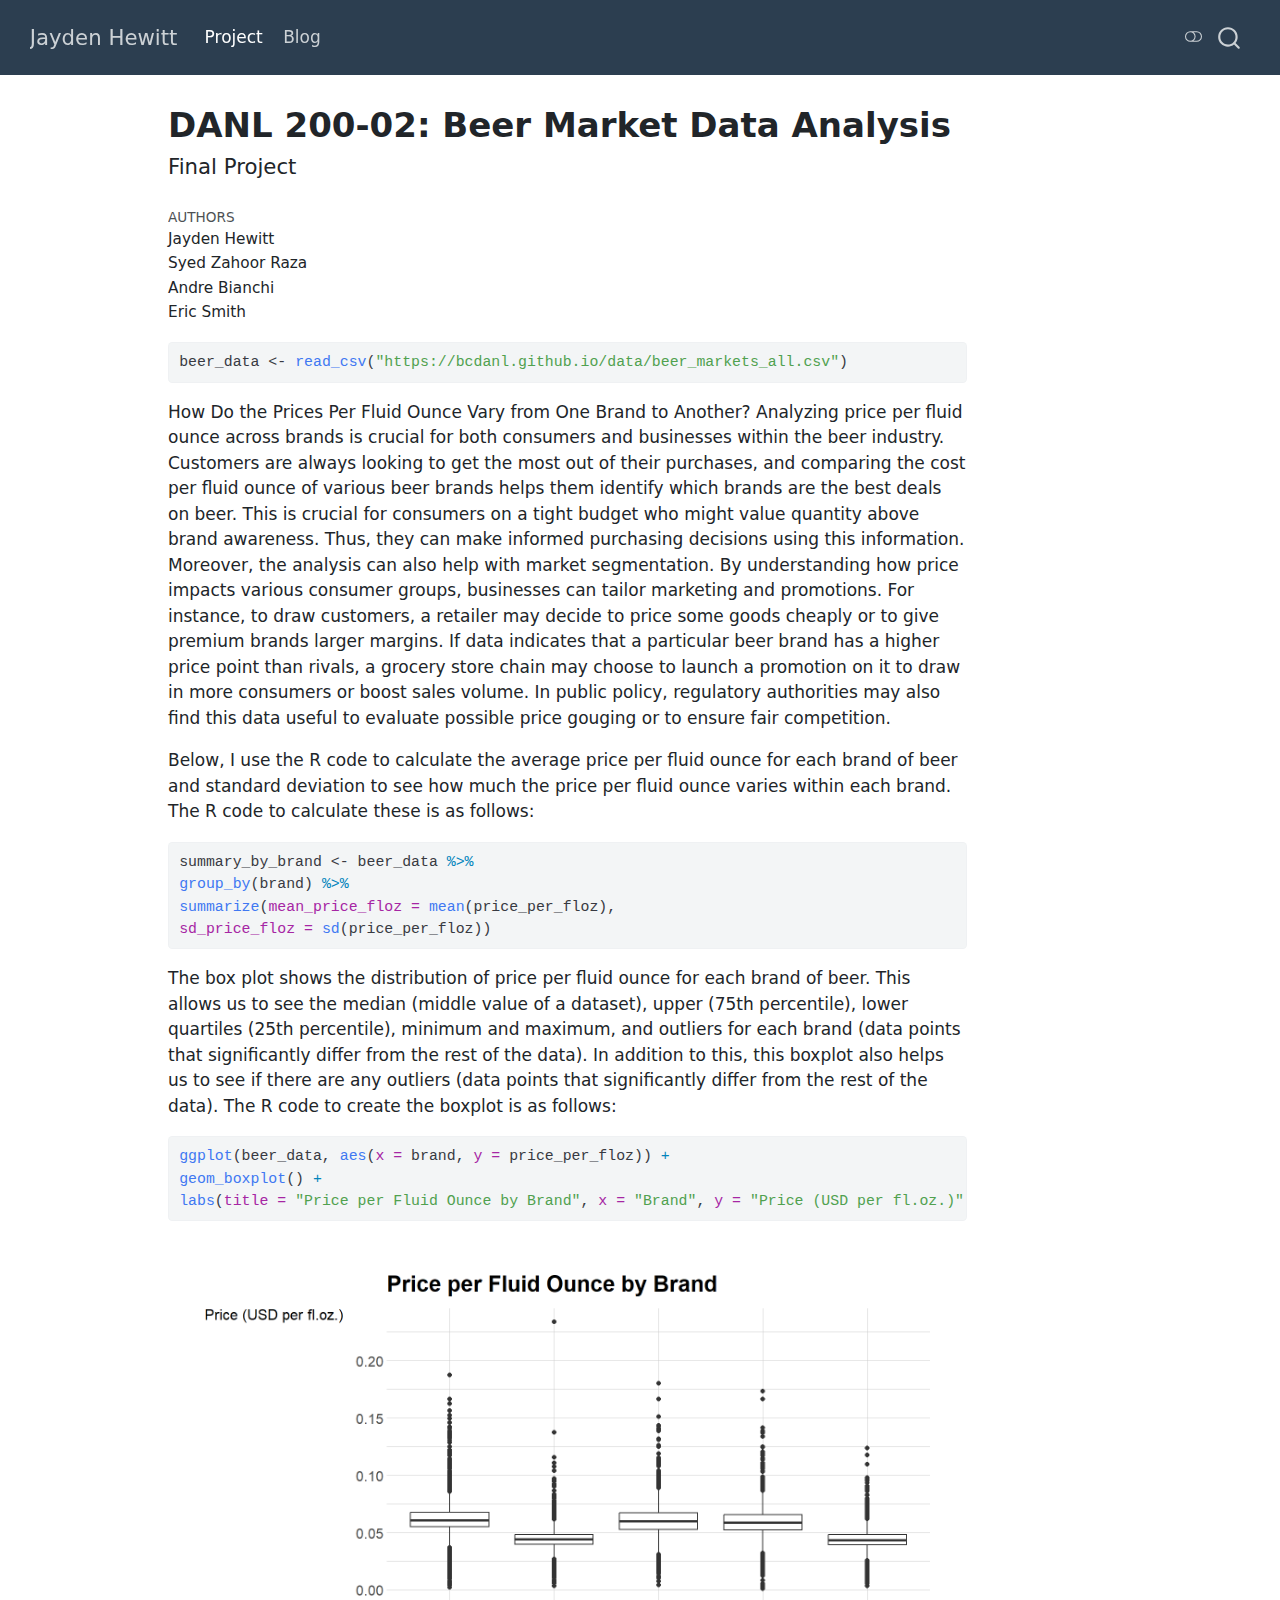
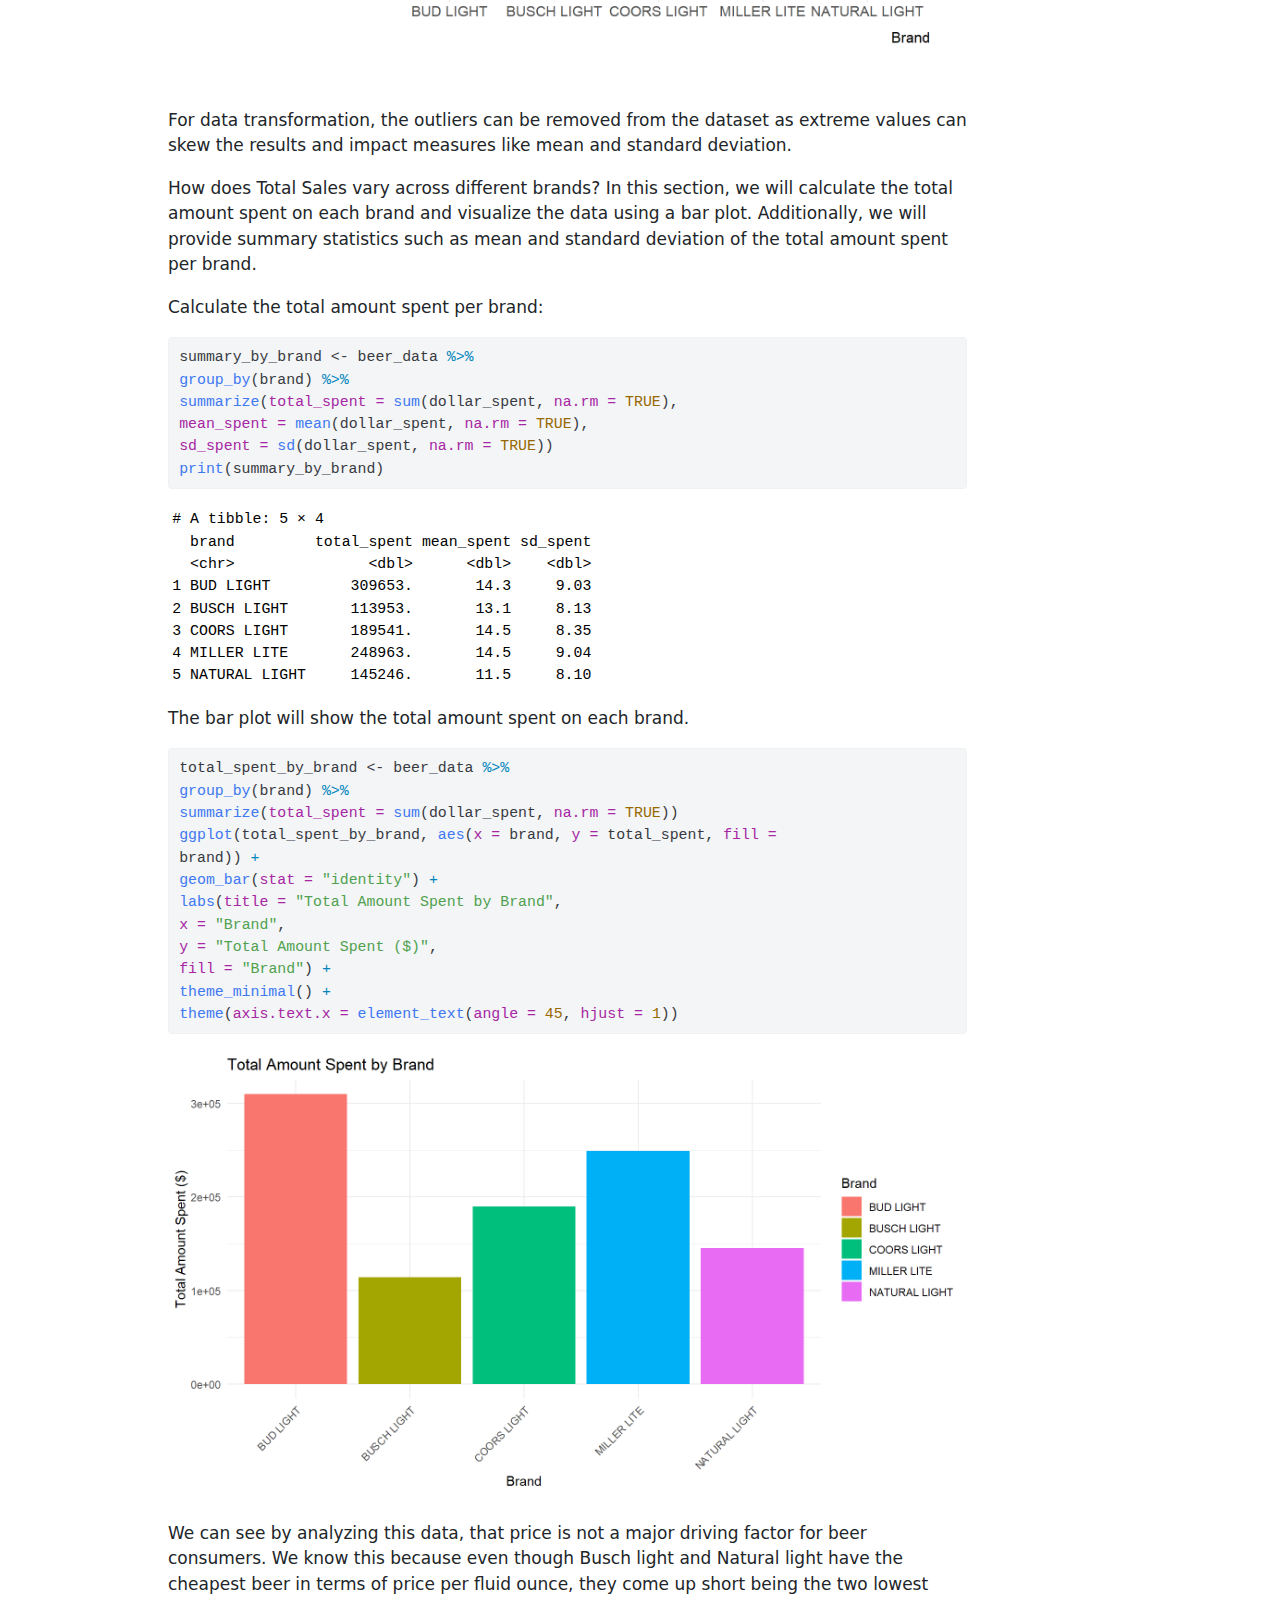
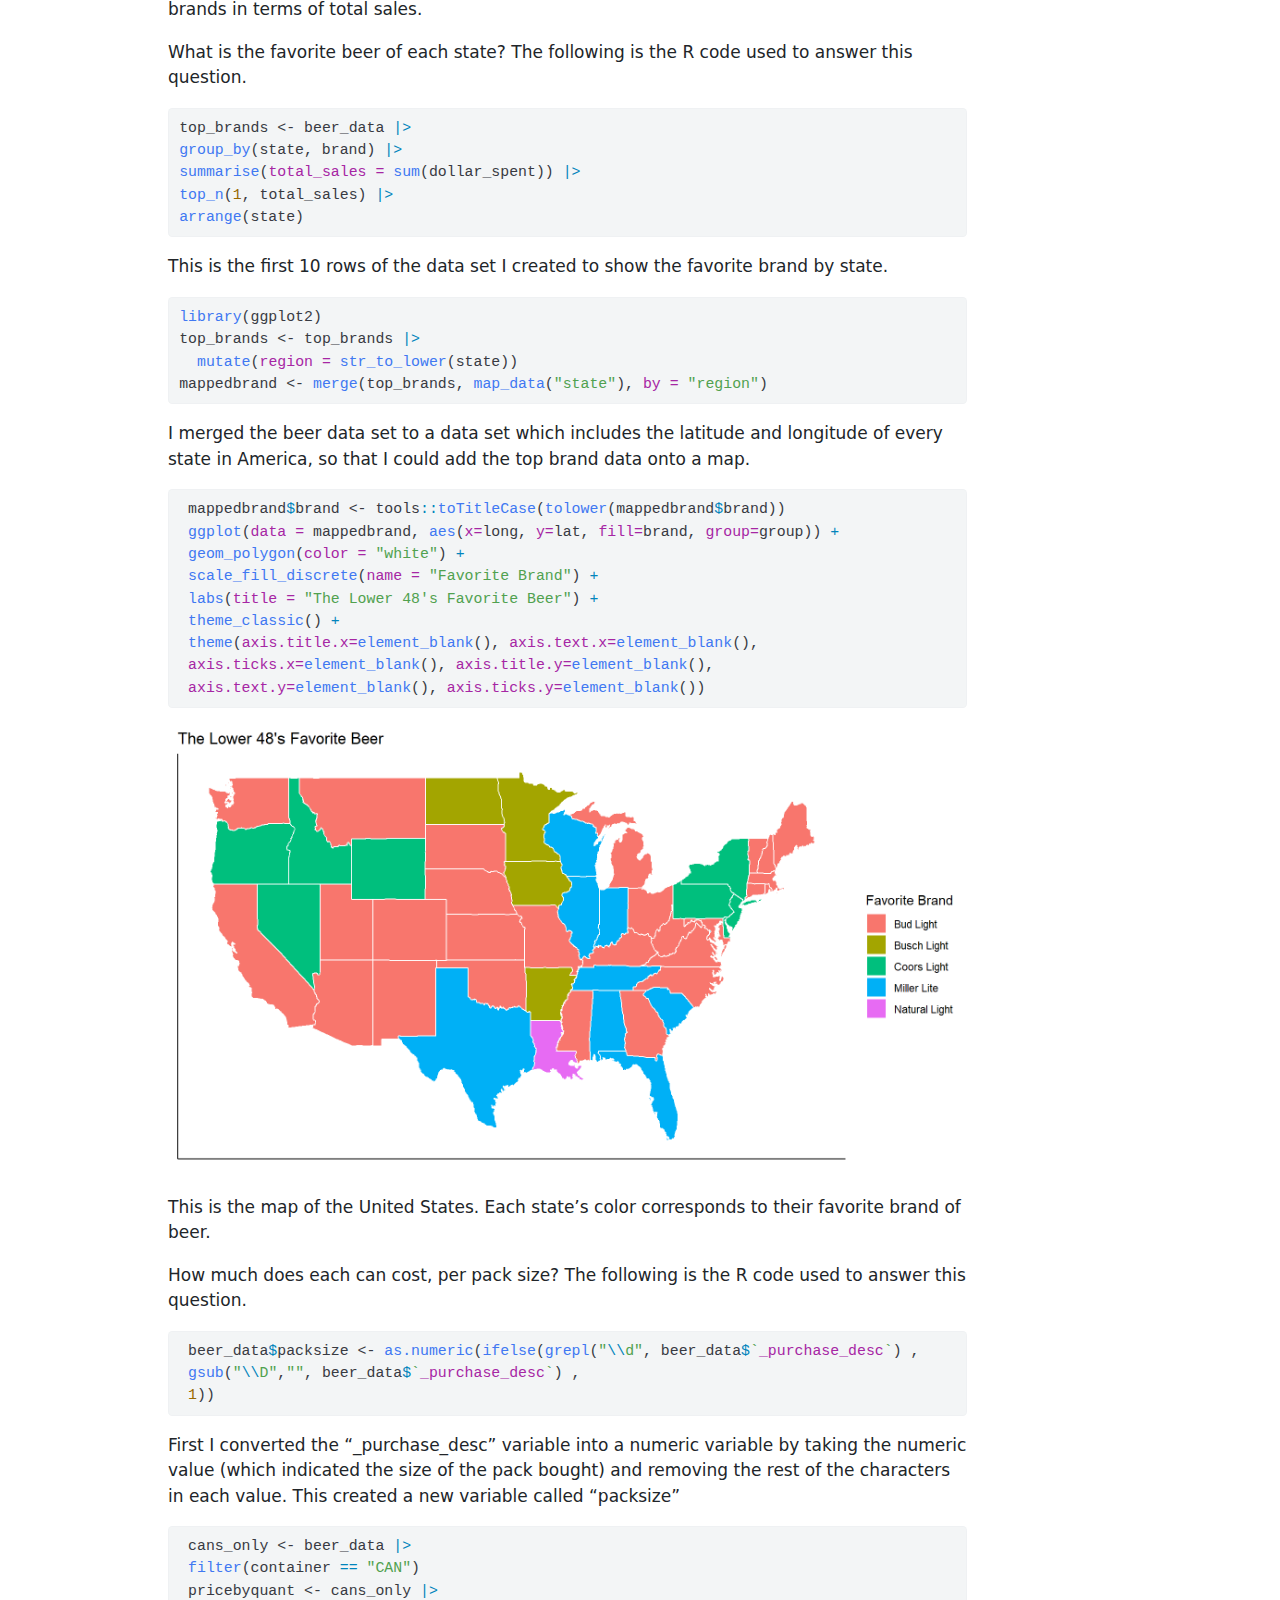
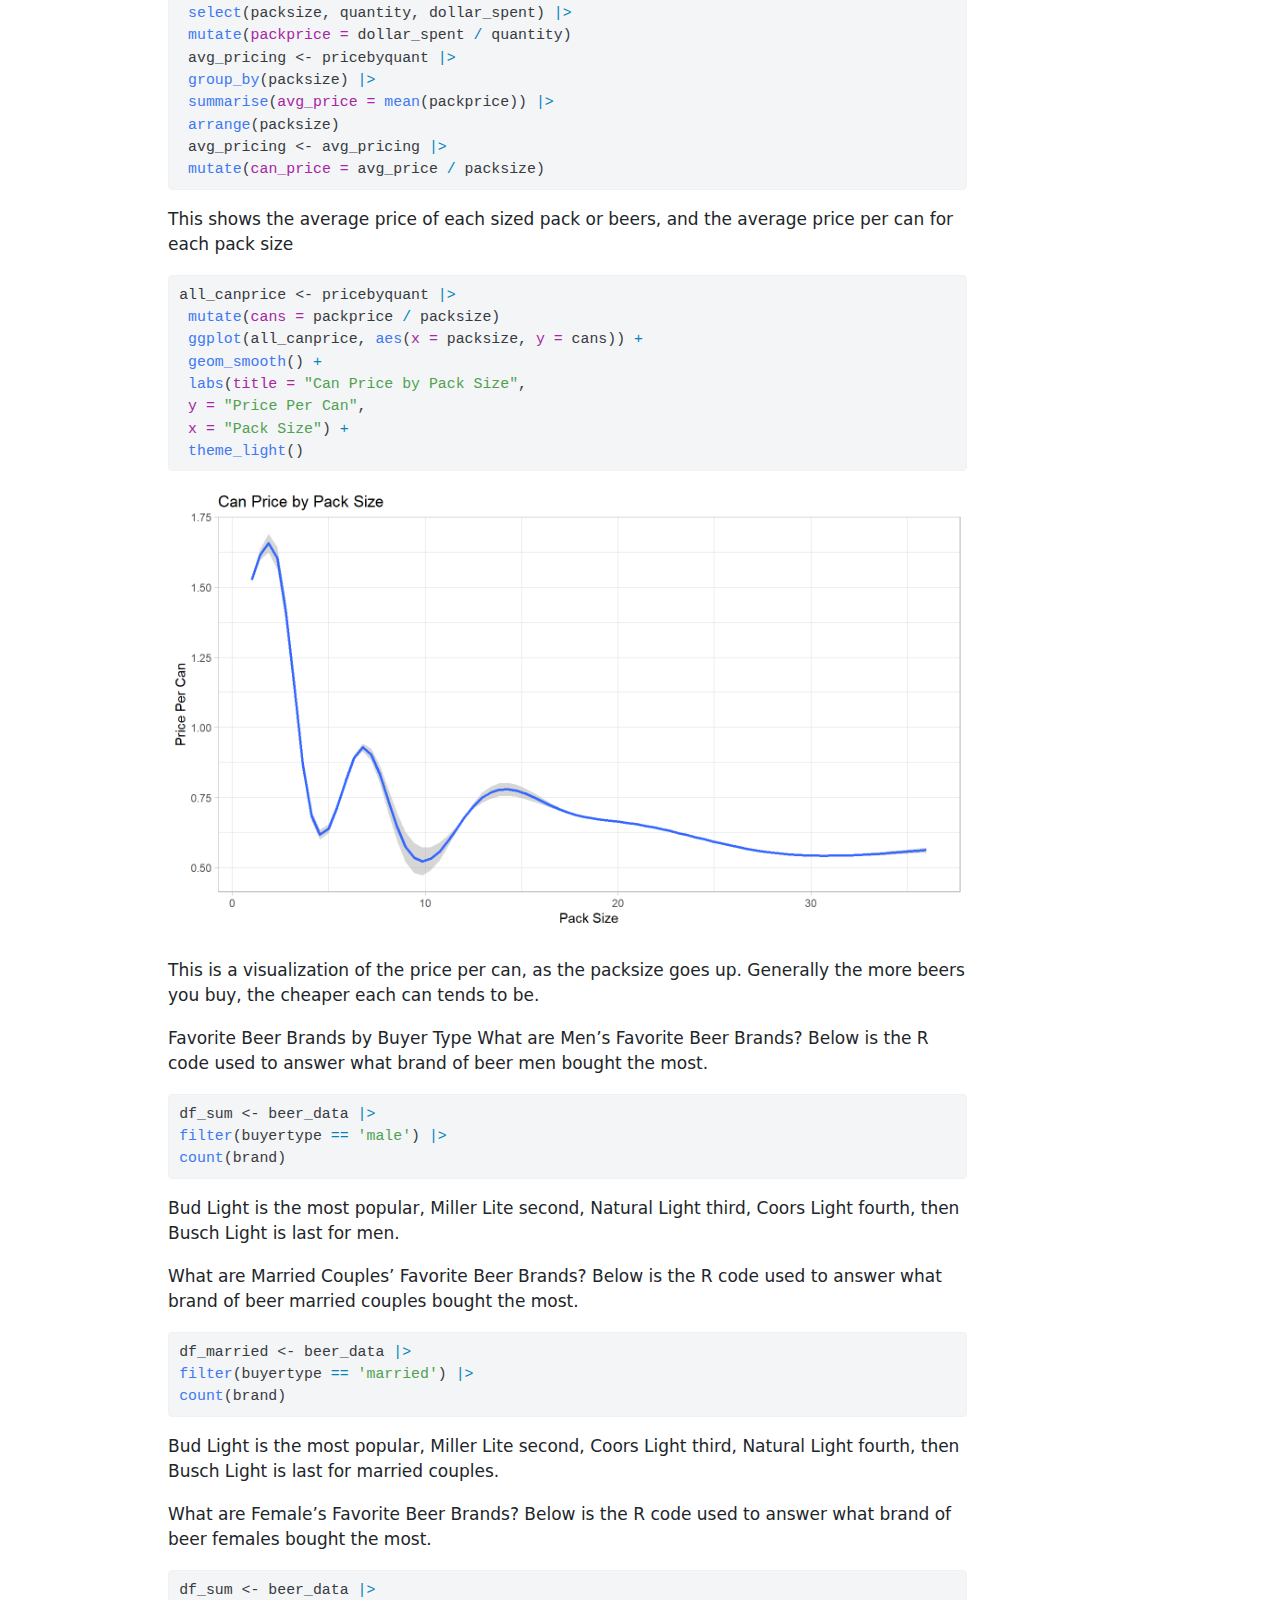
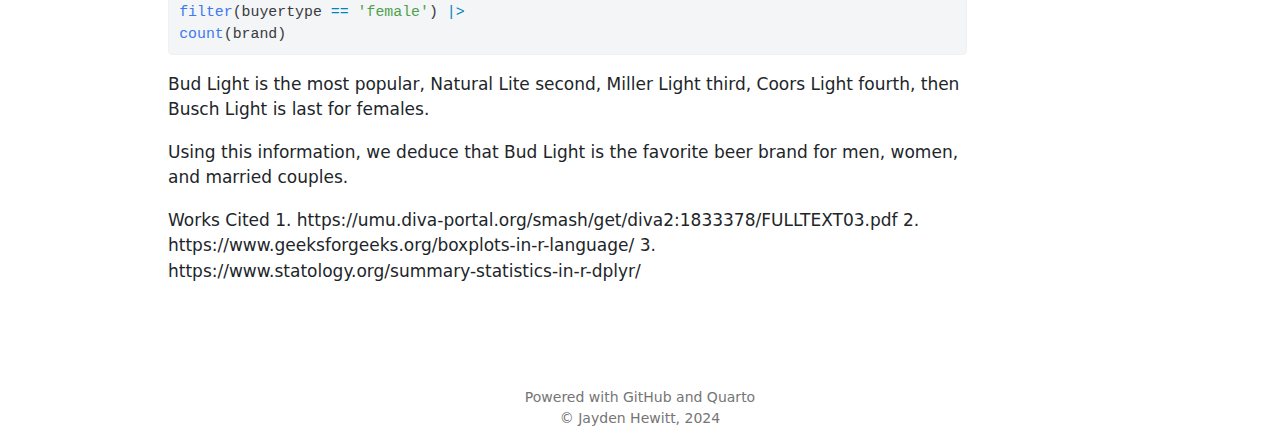
==== commit 3e5591fa: "final" ====
--- a/project.html
+++ b/project.html
@@ -185,13 +185,168 @@
 <div class="cell">
 <div class="sourceCode cell-code" id="cb1"><pre class="sourceCode r code-with-copy"><code class="sourceCode r"><span id="cb1-1"><a href="#cb1-1" aria-hidden="true" tabindex="-1"></a>beer_data <span class="ot">&lt;-</span> <span class="fu">read_csv</span>(<span class="st">"https://bcdanl.github.io/data/beer_markets_all.csv"</span>)</span></code><button title="Copy to Clipboard" class="code-copy-button"><i class="bi"></i></button></pre></div>
 </div>
-<p>How Do the Prices Per Fluid Ounce Vary from One Brand to Another? Analyzing price per fluid ounce across brands is crucial for both consumers and businesses within the beer industry. Customers are always looking to get the most out of their purchases, and comparing the cost per fluid ounce of various beer brands helps them identify which brands are the best deals on beer. This is crucial for consumers on a tight budget who might value quantity above brand awareness. Thus, they can make informed purchasing decisions using this information. Moreover, the analysis can also help with market segmentation. By understanding how price impacts various consumer groups, businesses can tailor marketing and promotions. For instance, to draw customers, a retailer may decide to price some goods cheaply or to give premium brands larger margins. If data indicates that a particular beer brand has a higher price point than rivals, a grocery store chain may choose to launch a promotion on it to draw in more consumers or boost sales volume. In public policy, regulatory authorities may also find this data useful to evaluate possible price gouging or to ensure fair competition. Below, I use the R code to calculate the average price per fluid ounce for each brand of beer and standard deviation to see how much the price per fluid ounce varies within each brand. The R code to calculate these is as follows:</p>
+<p>How Do the Prices Per Fluid Ounce Vary from One Brand to Another? Analyzing price per fluid ounce across brands is crucial for both consumers and businesses within the beer industry. Customers are always looking to get the most out of their purchases, and comparing the cost per fluid ounce of various beer brands helps them identify which brands are the best deals on beer. This is crucial for consumers on a tight budget who might value quantity above brand awareness. Thus, they can make informed purchasing decisions using this information. Moreover, the analysis can also help with market segmentation. By understanding how price impacts various consumer groups, businesses can tailor marketing and promotions. For instance, to draw customers, a retailer may decide to price some goods cheaply or to give premium brands larger margins. If data indicates that a particular beer brand has a higher price point than rivals, a grocery store chain may choose to launch a promotion on it to draw in more consumers or boost sales volume. In public policy, regulatory authorities may also find this data useful to evaluate possible price gouging or to ensure fair competition.</p>
+<p>Below, I use the R code to calculate the average price per fluid ounce for each brand of beer and standard deviation to see how much the price per fluid ounce varies within each brand. The R code to calculate these is as follows:</p>
 <div class="cell">
 <div class="sourceCode cell-code" id="cb2"><pre class="sourceCode r code-with-copy"><code class="sourceCode r"><span id="cb2-1"><a href="#cb2-1" aria-hidden="true" tabindex="-1"></a>summary_by_brand <span class="ot">&lt;-</span> beer_data <span class="sc">%&gt;%</span></span>
 <span id="cb2-2"><a href="#cb2-2" aria-hidden="true" tabindex="-1"></a><span class="fu">group_by</span>(brand) <span class="sc">%&gt;%</span></span>
 <span id="cb2-3"><a href="#cb2-3" aria-hidden="true" tabindex="-1"></a><span class="fu">summarize</span>(<span class="at">mean_price_floz =</span> <span class="fu">mean</span>(price_per_floz),</span>
 <span id="cb2-4"><a href="#cb2-4" aria-hidden="true" tabindex="-1"></a><span class="at">sd_price_floz =</span> <span class="fu">sd</span>(price_per_floz))</span></code><button title="Copy to Clipboard" class="code-copy-button"><i class="bi"></i></button></pre></div>
 </div>
+<p>The box plot shows the distribution of price per fluid ounce for each brand of beer. This allows us to see the median (middle value of a dataset), upper (75th percentile), lower quartiles (25th percentile), minimum and maximum, and outliers for each brand (data points that significantly differ from the rest of the data). In addition to this, this boxplot also helps us to see if there are any outliers (data points that significantly differ from the rest of the data). The R code to create the boxplot is as follows:</p>
+<div class="cell">
+<div class="sourceCode cell-code" id="cb3"><pre class="sourceCode r code-with-copy"><code class="sourceCode r"><span id="cb3-1"><a href="#cb3-1" aria-hidden="true" tabindex="-1"></a><span class="fu">ggplot</span>(beer_data, <span class="fu">aes</span>(<span class="at">x =</span> brand, <span class="at">y =</span> price_per_floz)) <span class="sc">+</span></span>
+<span id="cb3-2"><a href="#cb3-2" aria-hidden="true" tabindex="-1"></a><span class="fu">geom_boxplot</span>() <span class="sc">+</span></span>
+<span id="cb3-3"><a href="#cb3-3" aria-hidden="true" tabindex="-1"></a><span class="fu">labs</span>(<span class="at">title =</span> <span class="st">"Price per Fluid Ounce by Brand"</span>, <span class="at">x =</span> <span class="st">"Brand"</span>, <span class="at">y =</span> <span class="st">"Price (USD per fl.oz.)"</span>)</span></code><button title="Copy to Clipboard" class="code-copy-button"><i class="bi"></i></button></pre></div>
+<div class="cell-output-display">
+<div>
+<figure class="figure">
+<p><img src="project_files/figure-html/unnamed-chunk-3-1.png" class="img-fluid figure-img" width="864"></p>
+</figure>
+</div>
+</div>
+</div>
+<p>For data transformation, the outliers can be removed from the dataset as extreme values can skew the results and impact measures like mean and standard deviation.</p>
+<p>How does Total Sales vary across different brands? In this section, we will calculate the total amount spent on each brand and visualize the data using a bar plot. Additionally, we will provide summary statistics such as mean and standard deviation of the total amount spent per brand.</p>
+<p>Calculate the total amount spent per brand:</p>
+<div class="cell">
+<div class="sourceCode cell-code" id="cb4"><pre class="sourceCode r code-with-copy"><code class="sourceCode r"><span id="cb4-1"><a href="#cb4-1" aria-hidden="true" tabindex="-1"></a>summary_by_brand <span class="ot">&lt;-</span> beer_data <span class="sc">%&gt;%</span></span>
+<span id="cb4-2"><a href="#cb4-2" aria-hidden="true" tabindex="-1"></a><span class="fu">group_by</span>(brand) <span class="sc">%&gt;%</span></span>
+<span id="cb4-3"><a href="#cb4-3" aria-hidden="true" tabindex="-1"></a><span class="fu">summarize</span>(<span class="at">total_spent =</span> <span class="fu">sum</span>(dollar_spent, <span class="at">na.rm =</span> <span class="cn">TRUE</span>),</span>
+<span id="cb4-4"><a href="#cb4-4" aria-hidden="true" tabindex="-1"></a><span class="at">mean_spent =</span> <span class="fu">mean</span>(dollar_spent, <span class="at">na.rm =</span> <span class="cn">TRUE</span>),</span>
+<span id="cb4-5"><a href="#cb4-5" aria-hidden="true" tabindex="-1"></a><span class="at">sd_spent =</span> <span class="fu">sd</span>(dollar_spent, <span class="at">na.rm =</span> <span class="cn">TRUE</span>))</span>
+<span id="cb4-6"><a href="#cb4-6" aria-hidden="true" tabindex="-1"></a><span class="fu">print</span>(summary_by_brand)</span></code><button title="Copy to Clipboard" class="code-copy-button"><i class="bi"></i></button></pre></div>
+<div class="cell-output cell-output-stdout">
+<pre><code># A tibble: 5 × 4
+  brand         total_spent mean_spent sd_spent
+  &lt;chr&gt;               &lt;dbl&gt;      &lt;dbl&gt;    &lt;dbl&gt;
+1 BUD LIGHT         309653.       14.3     9.03
+2 BUSCH LIGHT       113953.       13.1     8.13
+3 COORS LIGHT       189541.       14.5     8.35
+4 MILLER LITE       248963.       14.5     9.04
+5 NATURAL LIGHT     145246.       11.5     8.10</code></pre>
+</div>
+</div>
+<p>The bar plot will show the total amount spent on each brand.</p>
+<div class="cell">
+<div class="sourceCode cell-code" id="cb6"><pre class="sourceCode r code-with-copy"><code class="sourceCode r"><span id="cb6-1"><a href="#cb6-1" aria-hidden="true" tabindex="-1"></a>total_spent_by_brand <span class="ot">&lt;-</span> beer_data <span class="sc">%&gt;%</span></span>
+<span id="cb6-2"><a href="#cb6-2" aria-hidden="true" tabindex="-1"></a><span class="fu">group_by</span>(brand) <span class="sc">%&gt;%</span></span>
+<span id="cb6-3"><a href="#cb6-3" aria-hidden="true" tabindex="-1"></a><span class="fu">summarize</span>(<span class="at">total_spent =</span> <span class="fu">sum</span>(dollar_spent, <span class="at">na.rm =</span> <span class="cn">TRUE</span>))</span>
+<span id="cb6-4"><a href="#cb6-4" aria-hidden="true" tabindex="-1"></a><span class="fu">ggplot</span>(total_spent_by_brand, <span class="fu">aes</span>(<span class="at">x =</span> brand, <span class="at">y =</span> total_spent, <span class="at">fill =</span></span>
+<span id="cb6-5"><a href="#cb6-5" aria-hidden="true" tabindex="-1"></a>brand)) <span class="sc">+</span></span>
+<span id="cb6-6"><a href="#cb6-6" aria-hidden="true" tabindex="-1"></a><span class="fu">geom_bar</span>(<span class="at">stat =</span> <span class="st">"identity"</span>) <span class="sc">+</span></span>
+<span id="cb6-7"><a href="#cb6-7" aria-hidden="true" tabindex="-1"></a><span class="fu">labs</span>(<span class="at">title =</span> <span class="st">"Total Amount Spent by Brand"</span>,</span>
+<span id="cb6-8"><a href="#cb6-8" aria-hidden="true" tabindex="-1"></a><span class="at">x =</span> <span class="st">"Brand"</span>,</span>
+<span id="cb6-9"><a href="#cb6-9" aria-hidden="true" tabindex="-1"></a><span class="at">y =</span> <span class="st">"Total Amount Spent ($)"</span>,</span>
+<span id="cb6-10"><a href="#cb6-10" aria-hidden="true" tabindex="-1"></a><span class="at">fill =</span> <span class="st">"Brand"</span>) <span class="sc">+</span></span>
+<span id="cb6-11"><a href="#cb6-11" aria-hidden="true" tabindex="-1"></a><span class="fu">theme_minimal</span>() <span class="sc">+</span></span>
+<span id="cb6-12"><a href="#cb6-12" aria-hidden="true" tabindex="-1"></a><span class="fu">theme</span>(<span class="at">axis.text.x =</span> <span class="fu">element_text</span>(<span class="at">angle =</span> <span class="dv">45</span>, <span class="at">hjust =</span> <span class="dv">1</span>))</span></code><button title="Copy to Clipboard" class="code-copy-button"><i class="bi"></i></button></pre></div>
+<div class="cell-output-display">
+<div>
+<figure class="figure">
+<p><img src="project_files/figure-html/unnamed-chunk-5-1.png" class="img-fluid figure-img" width="864"></p>
+</figure>
+</div>
+</div>
+</div>
+<p>We can see by analyzing this data, that price is not a major driving factor for beer consumers. We know this because even though Busch light and Natural light have the cheapest beer in terms of price per fluid ounce, they come up short being the two lowest brands in terms of total sales.</p>
+<p>What is the favorite beer of each state? The following is the R code used to answer this question.</p>
+<div class="cell">
+<div class="sourceCode cell-code" id="cb7"><pre class="sourceCode r code-with-copy"><code class="sourceCode r"><span id="cb7-1"><a href="#cb7-1" aria-hidden="true" tabindex="-1"></a>top_brands <span class="ot">&lt;-</span> beer_data <span class="sc">|&gt;</span> </span>
+<span id="cb7-2"><a href="#cb7-2" aria-hidden="true" tabindex="-1"></a><span class="fu">group_by</span>(state, brand) <span class="sc">|&gt;</span> </span>
+<span id="cb7-3"><a href="#cb7-3" aria-hidden="true" tabindex="-1"></a><span class="fu">summarise</span>(<span class="at">total_sales =</span> <span class="fu">sum</span>(dollar_spent)) <span class="sc">|&gt;</span> </span>
+<span id="cb7-4"><a href="#cb7-4" aria-hidden="true" tabindex="-1"></a><span class="fu">top_n</span>(<span class="dv">1</span>, total_sales) <span class="sc">|&gt;</span> </span>
+<span id="cb7-5"><a href="#cb7-5" aria-hidden="true" tabindex="-1"></a><span class="fu">arrange</span>(state)</span></code><button title="Copy to Clipboard" class="code-copy-button"><i class="bi"></i></button></pre></div>
+</div>
+<p>This is the first 10 rows of the data set I created to show the favorite brand by state.</p>
+<div class="cell">
+<div class="sourceCode cell-code" id="cb8"><pre class="sourceCode r code-with-copy"><code class="sourceCode r"><span id="cb8-1"><a href="#cb8-1" aria-hidden="true" tabindex="-1"></a><span class="fu">library</span>(ggplot2)</span>
+<span id="cb8-2"><a href="#cb8-2" aria-hidden="true" tabindex="-1"></a>top_brands <span class="ot">&lt;-</span> top_brands <span class="sc">|&gt;</span> </span>
+<span id="cb8-3"><a href="#cb8-3" aria-hidden="true" tabindex="-1"></a>  <span class="fu">mutate</span>(<span class="at">region =</span> <span class="fu">str_to_lower</span>(state))</span>
+<span id="cb8-4"><a href="#cb8-4" aria-hidden="true" tabindex="-1"></a>mappedbrand <span class="ot">&lt;-</span> <span class="fu">merge</span>(top_brands, <span class="fu">map_data</span>(<span class="st">"state"</span>), <span class="at">by =</span> <span class="st">"region"</span>)</span></code><button title="Copy to Clipboard" class="code-copy-button"><i class="bi"></i></button></pre></div>
+</div>
+<p>I merged the beer data set to a data set which includes the latitude and longitude of every state in America, so that I could add the top brand data onto a map.</p>
+<div class="cell">
+<div class="sourceCode cell-code" id="cb9"><pre class="sourceCode r code-with-copy"><code class="sourceCode r"><span id="cb9-1"><a href="#cb9-1" aria-hidden="true" tabindex="-1"></a> mappedbrand<span class="sc">$</span>brand <span class="ot">&lt;-</span> tools<span class="sc">::</span><span class="fu">toTitleCase</span>(<span class="fu">tolower</span>(mappedbrand<span class="sc">$</span>brand))</span>
+<span id="cb9-2"><a href="#cb9-2" aria-hidden="true" tabindex="-1"></a> <span class="fu">ggplot</span>(<span class="at">data =</span> mappedbrand, <span class="fu">aes</span>(<span class="at">x=</span>long, <span class="at">y=</span>lat, <span class="at">fill=</span>brand, <span class="at">group=</span>group)) <span class="sc">+</span></span>
+<span id="cb9-3"><a href="#cb9-3" aria-hidden="true" tabindex="-1"></a> <span class="fu">geom_polygon</span>(<span class="at">color =</span> <span class="st">"white"</span>) <span class="sc">+</span></span>
+<span id="cb9-4"><a href="#cb9-4" aria-hidden="true" tabindex="-1"></a> <span class="fu">scale_fill_discrete</span>(<span class="at">name =</span> <span class="st">"Favorite Brand"</span>) <span class="sc">+</span></span>
+<span id="cb9-5"><a href="#cb9-5" aria-hidden="true" tabindex="-1"></a> <span class="fu">labs</span>(<span class="at">title =</span> <span class="st">"The Lower 48's Favorite Beer"</span>) <span class="sc">+</span></span>
+<span id="cb9-6"><a href="#cb9-6" aria-hidden="true" tabindex="-1"></a> <span class="fu">theme_classic</span>() <span class="sc">+</span></span>
+<span id="cb9-7"><a href="#cb9-7" aria-hidden="true" tabindex="-1"></a> <span class="fu">theme</span>(<span class="at">axis.title.x=</span><span class="fu">element_blank</span>(), <span class="at">axis.text.x=</span><span class="fu">element_blank</span>(),</span>
+<span id="cb9-8"><a href="#cb9-8" aria-hidden="true" tabindex="-1"></a> <span class="at">axis.ticks.x=</span><span class="fu">element_blank</span>(), <span class="at">axis.title.y=</span><span class="fu">element_blank</span>(),</span>
+<span id="cb9-9"><a href="#cb9-9" aria-hidden="true" tabindex="-1"></a> <span class="at">axis.text.y=</span><span class="fu">element_blank</span>(), <span class="at">axis.ticks.y=</span><span class="fu">element_blank</span>())</span></code><button title="Copy to Clipboard" class="code-copy-button"><i class="bi"></i></button></pre></div>
+<div class="cell-output-display">
+<div>
+<figure class="figure">
+<p><img src="project_files/figure-html/unnamed-chunk-8-1.png" class="img-fluid figure-img" width="864"></p>
+</figure>
+</div>
+</div>
+</div>
+<p>This is the map of the United States. Each state’s color corresponds to their favorite brand of beer.</p>
+<p>How much does each can cost, per pack size? The following is the R code used to answer this question.</p>
+<div class="cell">
+<div class="sourceCode cell-code" id="cb10"><pre class="sourceCode r code-with-copy"><code class="sourceCode r"><span id="cb10-1"><a href="#cb10-1" aria-hidden="true" tabindex="-1"></a> beer_data<span class="sc">$</span>packsize <span class="ot">&lt;-</span> <span class="fu">as.numeric</span>(<span class="fu">ifelse</span>(<span class="fu">grepl</span>(<span class="st">"</span><span class="sc">\\</span><span class="st">d"</span>, beer_data<span class="sc">$</span><span class="st">`</span><span class="at">_purchase_desc</span><span class="st">`</span>) ,</span>
+<span id="cb10-2"><a href="#cb10-2" aria-hidden="true" tabindex="-1"></a> <span class="fu">gsub</span>(<span class="st">"</span><span class="sc">\\</span><span class="st">D"</span>,<span class="st">""</span>, beer_data<span class="sc">$</span><span class="st">`</span><span class="at">_purchase_desc</span><span class="st">`</span>) ,</span>
+<span id="cb10-3"><a href="#cb10-3" aria-hidden="true" tabindex="-1"></a> <span class="dv">1</span>))</span></code><button title="Copy to Clipboard" class="code-copy-button"><i class="bi"></i></button></pre></div>
+</div>
+<p>First I converted the “_purchase_desc” variable into a numeric variable by taking the numeric value (which indicated the size of the pack bought) and removing the rest of the characters in each value. This created a new variable called “packsize”</p>
+<div class="cell">
+<div class="sourceCode cell-code" id="cb11"><pre class="sourceCode r code-with-copy"><code class="sourceCode r"><span id="cb11-1"><a href="#cb11-1" aria-hidden="true" tabindex="-1"></a> cans_only <span class="ot">&lt;-</span> beer_data <span class="sc">|&gt;</span></span>
+<span id="cb11-2"><a href="#cb11-2" aria-hidden="true" tabindex="-1"></a> <span class="fu">filter</span>(container <span class="sc">==</span> <span class="st">"CAN"</span>)</span>
+<span id="cb11-3"><a href="#cb11-3" aria-hidden="true" tabindex="-1"></a> pricebyquant <span class="ot">&lt;-</span> cans_only <span class="sc">|&gt;</span></span>
+<span id="cb11-4"><a href="#cb11-4" aria-hidden="true" tabindex="-1"></a> <span class="fu">select</span>(packsize, quantity, dollar_spent) <span class="sc">|&gt;</span></span>
+<span id="cb11-5"><a href="#cb11-5" aria-hidden="true" tabindex="-1"></a> <span class="fu">mutate</span>(<span class="at">packprice =</span> dollar_spent <span class="sc">/</span> quantity)</span>
+<span id="cb11-6"><a href="#cb11-6" aria-hidden="true" tabindex="-1"></a> avg_pricing <span class="ot">&lt;-</span> pricebyquant <span class="sc">|&gt;</span></span>
+<span id="cb11-7"><a href="#cb11-7" aria-hidden="true" tabindex="-1"></a> <span class="fu">group_by</span>(packsize) <span class="sc">|&gt;</span></span>
+<span id="cb11-8"><a href="#cb11-8" aria-hidden="true" tabindex="-1"></a> <span class="fu">summarise</span>(<span class="at">avg_price =</span> <span class="fu">mean</span>(packprice)) <span class="sc">|&gt;</span></span>
+<span id="cb11-9"><a href="#cb11-9" aria-hidden="true" tabindex="-1"></a> <span class="fu">arrange</span>(packsize)</span>
+<span id="cb11-10"><a href="#cb11-10" aria-hidden="true" tabindex="-1"></a> avg_pricing <span class="ot">&lt;-</span> avg_pricing <span class="sc">|&gt;</span></span>
+<span id="cb11-11"><a href="#cb11-11" aria-hidden="true" tabindex="-1"></a> <span class="fu">mutate</span>(<span class="at">can_price =</span> avg_price <span class="sc">/</span> packsize)</span></code><button title="Copy to Clipboard" class="code-copy-button"><i class="bi"></i></button></pre></div>
+</div>
+<p>This shows the average price of each sized pack or beers, and the average price per can for each pack size</p>
+<div class="cell">
+<div class="sourceCode cell-code" id="cb12"><pre class="sourceCode r code-with-copy"><code class="sourceCode r"><span id="cb12-1"><a href="#cb12-1" aria-hidden="true" tabindex="-1"></a>all_canprice <span class="ot">&lt;-</span> pricebyquant <span class="sc">|&gt;</span></span>
+<span id="cb12-2"><a href="#cb12-2" aria-hidden="true" tabindex="-1"></a> <span class="fu">mutate</span>(<span class="at">cans =</span> packprice <span class="sc">/</span> packsize)</span>
+<span id="cb12-3"><a href="#cb12-3" aria-hidden="true" tabindex="-1"></a> <span class="fu">ggplot</span>(all_canprice, <span class="fu">aes</span>(<span class="at">x =</span> packsize, <span class="at">y =</span> cans)) <span class="sc">+</span></span>
+<span id="cb12-4"><a href="#cb12-4" aria-hidden="true" tabindex="-1"></a> <span class="fu">geom_smooth</span>() <span class="sc">+</span></span>
+<span id="cb12-5"><a href="#cb12-5" aria-hidden="true" tabindex="-1"></a> <span class="fu">labs</span>(<span class="at">title =</span> <span class="st">"Can Price by Pack Size"</span>,</span>
+<span id="cb12-6"><a href="#cb12-6" aria-hidden="true" tabindex="-1"></a> <span class="at">y =</span> <span class="st">"Price Per Can"</span>,</span>
+<span id="cb12-7"><a href="#cb12-7" aria-hidden="true" tabindex="-1"></a> <span class="at">x =</span> <span class="st">"Pack Size"</span>) <span class="sc">+</span></span>
+<span id="cb12-8"><a href="#cb12-8" aria-hidden="true" tabindex="-1"></a> <span class="fu">theme_light</span>()</span></code><button title="Copy to Clipboard" class="code-copy-button"><i class="bi"></i></button></pre></div>
+<div class="cell-output-display">
+<div>
+<figure class="figure">
+<p><img src="project_files/figure-html/unnamed-chunk-11-1.png" class="img-fluid figure-img" width="864"></p>
+</figure>
+</div>
+</div>
+</div>
+<p>This is a visualization of the price per can, as the packsize goes up. Generally the more beers you buy, the cheaper each can tends to be.</p>
+<p>Favorite Beer Brands by Buyer Type What are Men’s Favorite Beer Brands? Below is the R code used to answer what brand of beer men bought the most.</p>
+<div class="cell">
+<div class="sourceCode cell-code" id="cb13"><pre class="sourceCode r code-with-copy"><code class="sourceCode r"><span id="cb13-1"><a href="#cb13-1" aria-hidden="true" tabindex="-1"></a>df_sum <span class="ot">&lt;-</span> beer_data <span class="sc">|&gt;</span></span>
+<span id="cb13-2"><a href="#cb13-2" aria-hidden="true" tabindex="-1"></a><span class="fu">filter</span>(buyertype <span class="sc">==</span> <span class="st">'male'</span>) <span class="sc">|&gt;</span></span>
+<span id="cb13-3"><a href="#cb13-3" aria-hidden="true" tabindex="-1"></a><span class="fu">count</span>(brand)</span></code><button title="Copy to Clipboard" class="code-copy-button"><i class="bi"></i></button></pre></div>
+</div>
+<p>Bud Light is the most popular, Miller Lite second, Natural Light third, Coors Light fourth, then Busch Light is last for men.</p>
+<p>What are Married Couples’ Favorite Beer Brands? Below is the R code used to answer what brand of beer married couples bought the most.</p>
+<div class="cell">
+<div class="sourceCode cell-code" id="cb14"><pre class="sourceCode r code-with-copy"><code class="sourceCode r"><span id="cb14-1"><a href="#cb14-1" aria-hidden="true" tabindex="-1"></a>df_married <span class="ot">&lt;-</span> beer_data <span class="sc">|&gt;</span></span>
+<span id="cb14-2"><a href="#cb14-2" aria-hidden="true" tabindex="-1"></a><span class="fu">filter</span>(buyertype <span class="sc">==</span> <span class="st">'married'</span>) <span class="sc">|&gt;</span></span>
+<span id="cb14-3"><a href="#cb14-3" aria-hidden="true" tabindex="-1"></a><span class="fu">count</span>(brand)</span></code><button title="Copy to Clipboard" class="code-copy-button"><i class="bi"></i></button></pre></div>
+</div>
+<p>Bud Light is the most popular, Miller Lite second, Coors Light third, Natural Light fourth, then Busch Light is last for married couples.</p>
+<p>What are Female’s Favorite Beer Brands? Below is the R code used to answer what brand of beer females bought the most.</p>
+<div class="cell">
+<div class="sourceCode cell-code" id="cb15"><pre class="sourceCode r code-with-copy"><code class="sourceCode r"><span id="cb15-1"><a href="#cb15-1" aria-hidden="true" tabindex="-1"></a>df_sum <span class="ot">&lt;-</span> beer_data <span class="sc">|&gt;</span></span>
+<span id="cb15-2"><a href="#cb15-2" aria-hidden="true" tabindex="-1"></a><span class="fu">filter</span>(buyertype <span class="sc">==</span> <span class="st">'female'</span>) <span class="sc">|&gt;</span></span>
+<span id="cb15-3"><a href="#cb15-3" aria-hidden="true" tabindex="-1"></a><span class="fu">count</span>(brand)</span></code><button title="Copy to Clipboard" class="code-copy-button"><i class="bi"></i></button></pre></div>
+</div>
+<p>Bud Light is the most popular, Natural Lite second, Miller Light third, Coors Light fourth, then Busch Light is last for females.</p>
+<p>Using this information, we deduce that Bud Light is the favorite beer brand for men, women, and married couples.</p>
+<p>Works Cited 1. https://umu.diva-portal.org/smash/get/diva2:1833378/FULLTEXT03.pdf 2. https://www.geeksforgeeks.org/boxplots-in-r-language/ 3. https://www.statology.org/summary-statistics-in-r-dplyr/</p>
 
 
 
